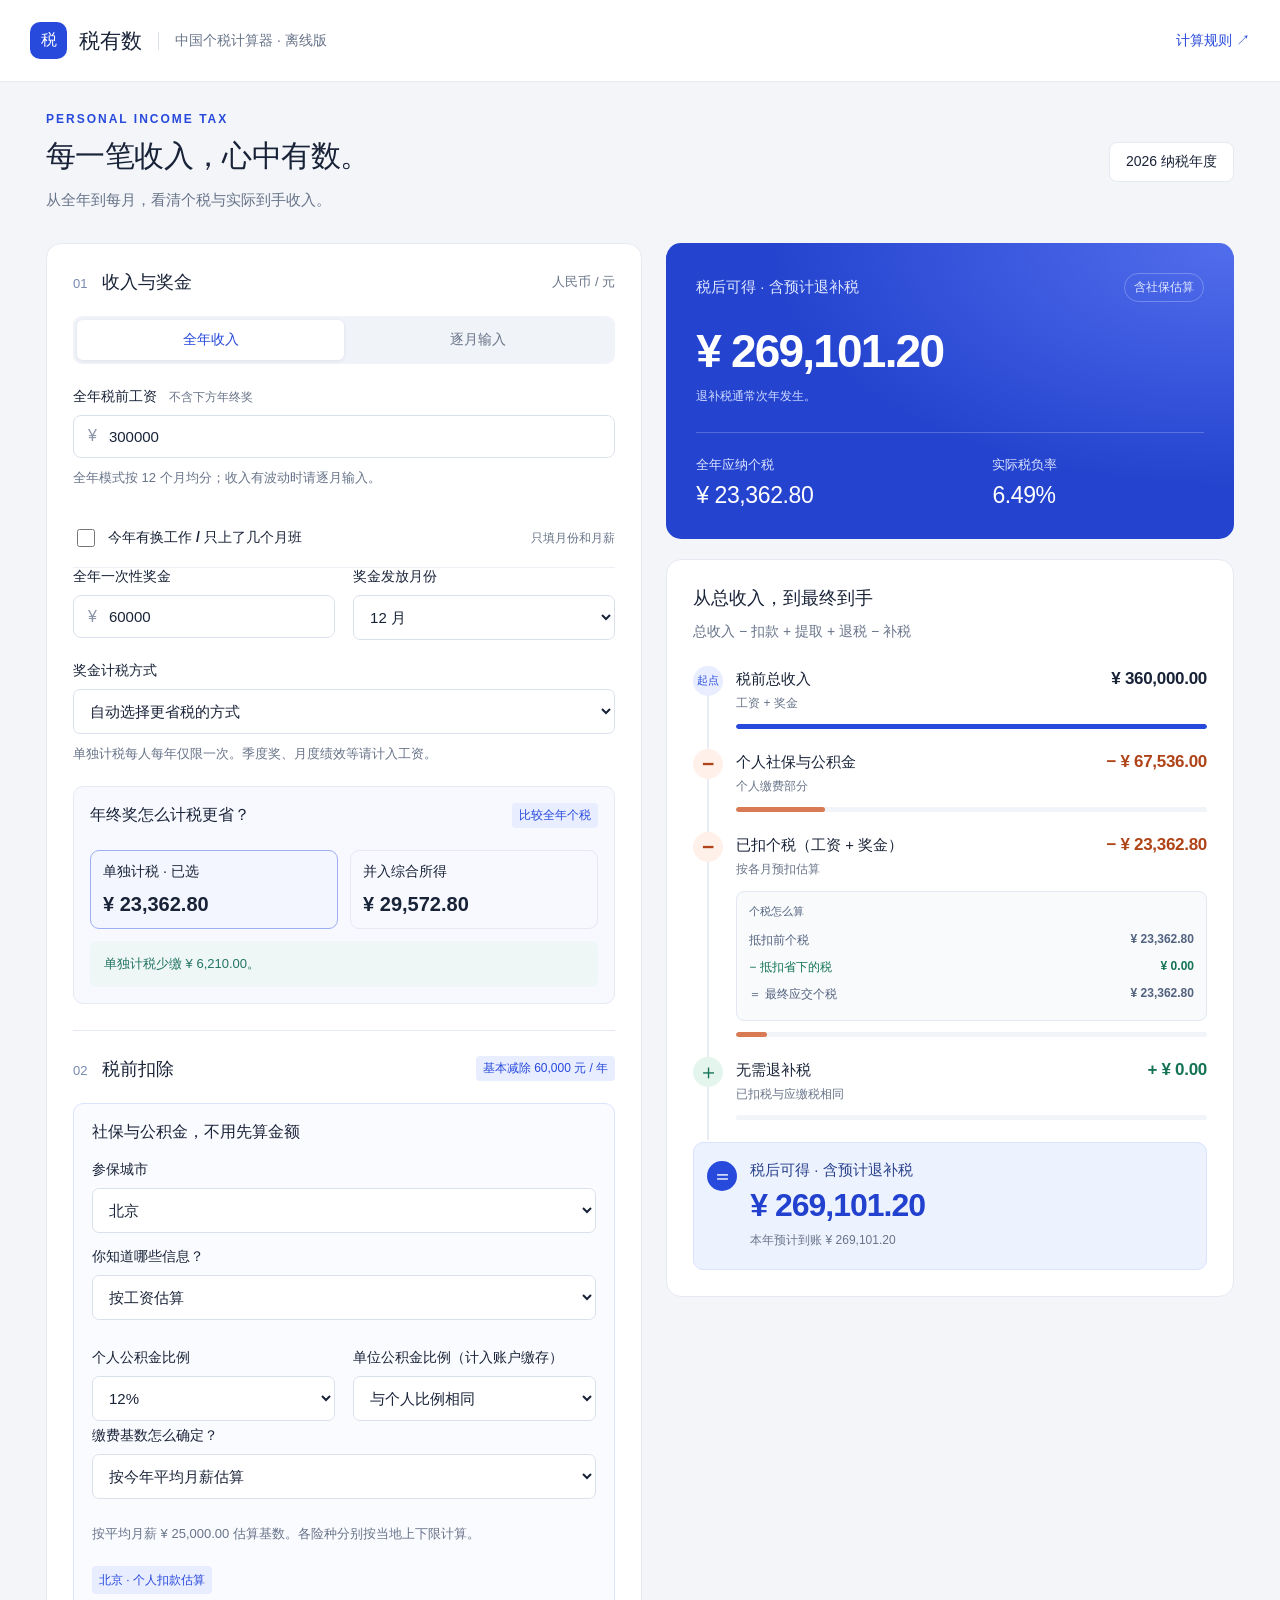
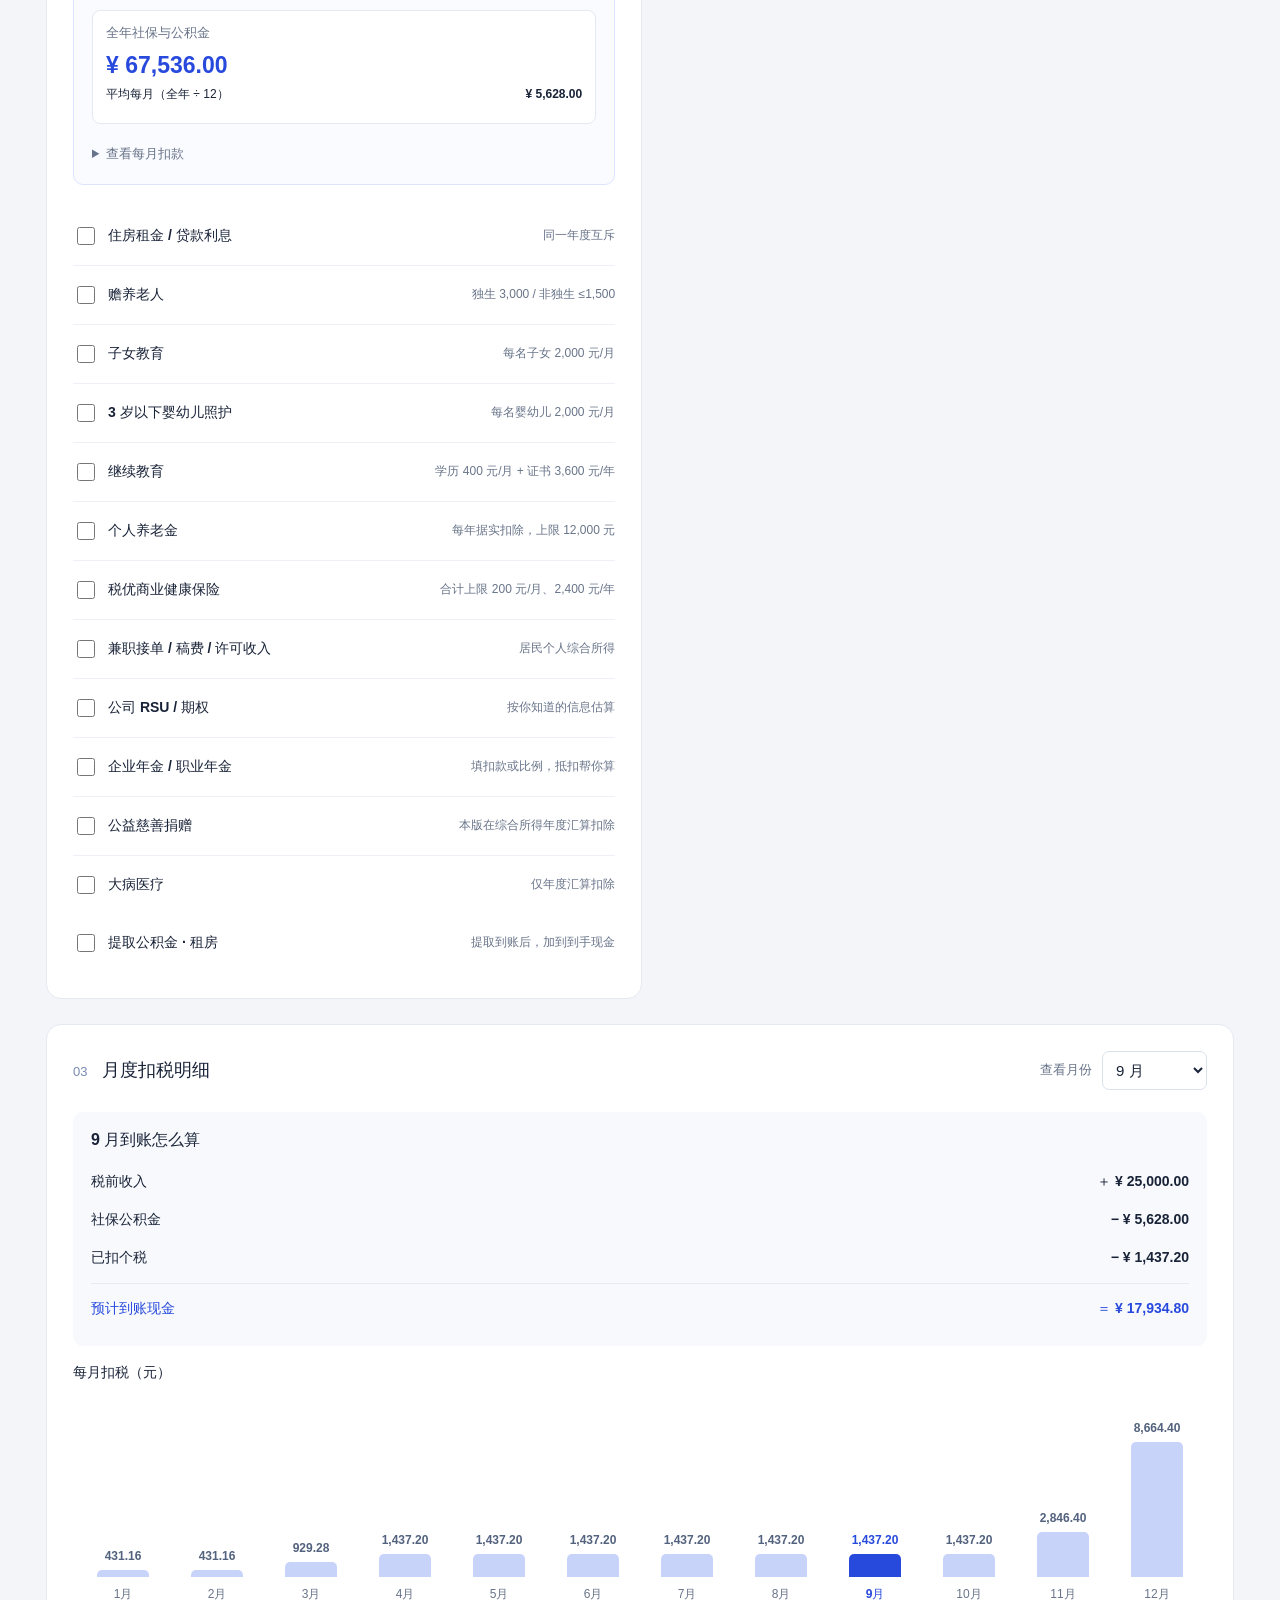
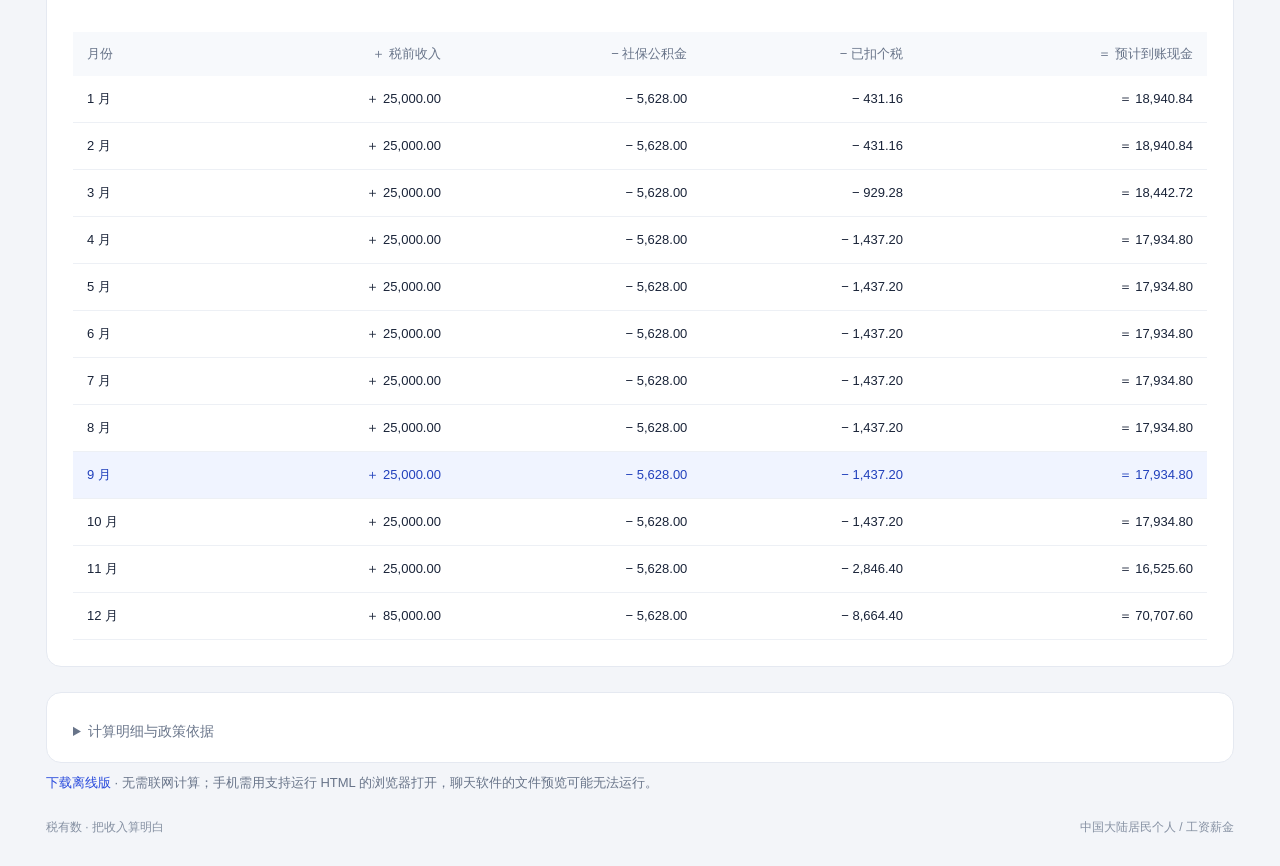
==== offline.html @ 05e70723 "Publish responsive tax calculator" ====
<!doctype html>
<html lang="zh-CN"><head><meta charset="utf-8"><meta name="viewport" content="width=device-width,initial-scale=1"><title>离线版 · 税有数 · 中国个税计算器</title><meta name="description" content="计算中国居民工资薪金全年个税与月度累计预扣，比较年终奖计税方案，配置专项附加扣除。"><link rel="icon" type="image/svg+xml" href="data:image/svg+xml,%3Csvg xmlns='http://www.w3.org/2000/svg' viewBox='0 0 32 32'%3E%3Crect width='32' height='32' rx='8' fill='%232749dc'/%3E%3Cpath d='M9 9h14M9 15h5m4 0h5M9 21h5m4 0h5' stroke='white' stroke-width='3'/%3E%3C/svg%3E"><style>:root{font-family:Inter,"PingFang SC","Microsoft YaHei",sans-serif;color:#192338;background:#f3f5f9;font-size:16px;font-synthesis:none;--blue:#2749dc;--muted:#687489;--line:#e5e9f1}*{box-sizing:border-box}body{margin:0}header{height:82px;background:#fff;border-bottom:1px solid var(--line);display:flex;align-items:center;justify-content:space-between;padding:0 max(30px,calc((100vw - 1240px)/2))}.brand{display:flex;align-items:center;gap:12px}.logo{background:var(--blue);color:#fff;width:37px;height:37px;display:grid;place-items:center;border-radius:10px;font-weight:700}.brand strong{font-size:21px}.brand-sub{border-left:1px solid #dbe0ea;padding-left:16px;margin-left:4px;color:var(--muted);font-size:14px}a{color:var(--blue);text-decoration:none}header a{font-size:14px}main{max-width:1240px;margin:auto;padding:38px 0 20px}.intro{display:flex;justify-content:space-between;align-items:center;margin-bottom:30px}.eyebrow{font-size:12px;letter-spacing:2px;font-weight:700;color:var(--blue)}h1{font-size:30px;letter-spacing:-.6px;margin:10px 0}p{line-height:1.7}.intro p{color:var(--muted);margin:0;font-size:15px}.year-tag{background:#fff;border:1px solid var(--line);padding:10px 16px;border-radius:8px;font-size:14px}.workspace{display:grid;grid-template-columns:minmax(0,1.05fr) minmax(0,1fr);gap:24px;align-items:start}.card{background:#fff;border:1px solid var(--line);border-radius:15px;padding:26px}.section-title{display:flex;justify-content:space-between;align-items:center;gap:12px;margin-bottom:22px}h2{font-size:18px;margin:0;font-weight:650}h2 span{color:#7788b1;font-size:13px;margin-right:10px;font-weight:500}.muted,.hint{color:var(--muted);font-size:13px}.hint{margin:9px 0 20px;line-height:1.75}.segmented{display:flex;background:#f0f3f8;padding:4px;border-radius:9px;margin-bottom:24px}.segmented button{flex:1;background:transparent;border:0;border-radius:6px;padding:11px;font-size:14px;color:var(--muted);cursor:pointer}.segmented button[aria-pressed=true]{background:#fff;color:var(--blue);font-weight:650;box-shadow:0 1px 4px #1b315915}label{display:block;font-size:14px;margin-bottom:9px}label small{font-size:12px;color:var(--muted);margin-left:8px}.money-input{display:flex;align-items:center;border:1px solid #dbe1ec;border-radius:8px;overflow:hidden;background:#fff}.money-input span{padding-left:14px;color:#8a94a6}.money-input input{border:0!important;width:100%;min-width:0}input,select{font:inherit;font-size:15px;border:1px solid #dbe1ec;border-radius:7px;padding:12px;min-width:0;color:#192338;background:#fff;width:100%;font-variant-numeric:tabular-nums}input:focus,select:focus{outline:2px solid #90a4ff;outline-offset:1px}input:invalid{outline:2px solid #d84949}input[type=checkbox]{width:18px;height:18px;accent-color:var(--blue);padding:0}button{font:inherit}button:focus-visible,a:focus-visible,summary:focus-visible{outline:3px solid #8099ff;outline-offset:3px}.two-col{display:grid;grid-template-columns:1fr 1fr;gap:18px;margin-bottom:22px}.results{display:grid;gap:20px}.net-card{padding:30px;border-radius:15px;background:#2444cf;color:#fff;position:relative;overflow:hidden;background-image:radial-gradient(ellipse at 100% 0%,#526eed 0,transparent 58%)}.net-heading{display:flex;justify-content:space-between;align-items:center;font-size:15px;color:#e1e8ff}.pill{border:1px solid #ffffff40;font-size:12px;padding:5px 9px;border-radius:20px}.net-value{font-size:46px;letter-spacing:-1.8px;font-weight:650;margin:22px 0 8px;font-variant-numeric:tabular-nums;overflow-wrap:anywhere}.net-card p{font-size:12px;color:#d0dbff;margin:0 0 26px}.net-bottom{border-top:1px solid #ffffff35;padding-top:23px;display:grid;grid-template-columns:1.4fr 1fr;font-size:13px;color:#dce3ff}.net-bottom strong{display:block;color:#fff;font-size:23px;font-weight:500;margin-top:8px;letter-spacing:-.4px}.ledger-row{display:flex;justify-content:space-between;align-items:baseline;gap:20px;padding:10px 0;font-size:14px}.ledger-row strong{font-weight:550;font-variant-numeric:tabular-nums}.ledger-row.total{border-top:1px solid var(--line);margin-top:8px;padding-top:18px}.stackbar{display:flex;height:9px;border-radius:6px;overflow:hidden;margin:22px 0 18px;background:#f0f2f6}.stackbar span{height:100%}.legend{font-size:12px;color:var(--muted);display:flex;gap:18px;flex-wrap:wrap}.legend i{display:inline-block;width:8px;height:8px;border-radius:2px;margin-right:5px}.compare-grid{display:grid;grid-template-columns:1fr 1fr;gap:12px;margin:20px 0 12px}.compare-option{border:1px solid var(--line);padding:16px;border-radius:9px;font-size:14px}.compare-option.active{border-color:#9eaef3;background:#f4f6ff}.compare-option strong{display:block;margin-top:12px;font-size:21px;font-weight:600}.tag{font-size:12px;background:#e8edff;color:var(--blue);padding:4px 7px;border-radius:4px}.notice{font-size:13px;line-height:1.7;background:#eef7f5;color:#247465;padding:12px 14px;border-radius:7px}.deduction-section{border-top:1px solid var(--line);margin-top:26px;padding-top:25px}.deduction-block{padding:17px 0;border-bottom:1px solid #edf0f5}.deduction-block:last-child{border:0}.deduction-top{display:flex;justify-content:space-between;align-items:center;gap:12px}.deduction-top label{margin:0;display:flex;align-items:center;gap:10px;font-weight:550}.deduction-top>span{font-size:12px;color:var(--muted)}.deduction-body{margin-top:14px}.deduction-body .two-col{margin-bottom:12px}.range{display:flex;align-items:center;gap:8px;margin:10px 0;font-size:13px;color:var(--muted)}.range select{padding:8px;width:auto;flex:1}.compact-grid{display:grid;grid-template-columns:repeat(3,1fr);gap:12px}.compact-grid label{font-size:12px;color:var(--muted)}.compact-grid input{padding:9px}.monthly-card{margin-top:25px}.month-select{display:flex;align-items:center;gap:10px;margin:0;color:var(--muted);font-size:13px}.month-select select{width:105px;padding:9px}.month-stats{display:grid;grid-template-columns:repeat(4,1fr);background:#f7f9fc;border-radius:9px;padding:21px;gap:15px}.month-stats label{color:var(--muted);font-size:13px}.month-stats strong{font-size:23px;font-weight:550;font-variant-numeric:tabular-nums}.chart{display:flex;gap:14px;height:170px;align-items:stretch;margin:25px 10px 15px}.bar-col{flex:1;display:flex;flex-direction:column;justify-content:flex-end;align-items:center;gap:9px;min-width:0;background:none;border:0;padding:0;cursor:pointer;color:var(--muted);font-size:12px}.bar-track{height:135px;display:flex;align-items:flex-end;width:100%;justify-content:center}.bar{background:#c8d3fa;border-radius:5px 5px 0 0;width:65%;min-height:3px;transition:height .2s}.bar-col[aria-pressed=true] .bar{background:var(--blue)}.bar-col[aria-pressed=true]{color:var(--blue);font-weight:700}.table-wrap{overflow-x:auto}table{width:100%;border-collapse:collapse;font-size:13px;font-variant-numeric:tabular-nums;white-space:nowrap}th{text-align:right;color:var(--muted);font-weight:500;background:#f7f9fc;padding:13px 14px}td{text-align:right;padding:14px;border-bottom:1px solid #edf0f5}th:first-child,td:first-child{text-align:left}tr.selected{background:#f0f4ff;color:#2140bc}.rules{margin-top:25px}.rules h2{margin-bottom:20px}.formula-box{background:#f7f9fc;padding:18px 20px;border-radius:9px;font-size:14px;line-height:1.9}.formula-box strong{color:var(--blue)}details{border-bottom:1px solid var(--line);padding:18px 0;font-size:14px;line-height:1.8}summary{cursor:pointer;font-weight:550}details p{color:var(--muted)}li{margin:8px 0}footer{display:flex;justify-content:space-between;color:#8590a2;font-size:12px;margin:24px 0 0}.error{background:#fff0ef;color:#b42318;padding:12px;border-radius:8px;font-size:14px}.section-title .hint{margin:0}[hidden]{display:none!important}@media(max-width:1300px){main{padding:30px 26px}}@media(max-width:800px){.workspace{grid-template-columns:1fr}.intro{align-items:start;gap:12px}h1{font-size:25px}.year-tag{font-size:12px;white-space:nowrap;padding:8px}.net-value{font-size:40px}.month-stats{grid-template-columns:1fr 1fr}.results{gap:16px}.brand-sub{display:none}}@media(max-width:480px){header{height:66px;padding:0 18px}main{padding:25px 14px}.intro{display:block}.year-tag{display:inline-block;margin-top:16px}.card,.net-card{padding:20px}.two-col{gap:12px}.compact-grid{grid-template-columns:repeat(2,1fr)}.section-title{flex-wrap:wrap}.chart{gap:6px;margin-left:0;margin-right:0}.month-stats strong{font-size:19px}.net-value{font-size:35px}.compare-option{padding:12px}.compare-option strong{font-size:18px}footer{gap:15px;line-height:1.7}.deduction-top>span{max-width:130px;text-align:right}}
:root .add-btn{border:1px solid #dbe1ec;background:#f7f9fc;color:var(--blue);font-size:13px;padding:10px 12px;border-radius:7px;cursor:pointer;margin-top:12px}
.uniform-pay{background:#f4f6ff;border:1px solid #dce3ff;border-radius:9px;padding:16px;margin-bottom:20px}.uniform-controls{display:flex;gap:10px}.uniform-controls input{flex:1;width:0}.uniform-controls button{border:0;border-radius:7px;background:var(--blue);color:#fff;padding:10px 14px;font-size:14px;cursor:pointer}.uniform-pay .hint{margin-bottom:0}.chart{height:210px;overflow-x:auto;padding-top:30px;padding-bottom:14px;align-items:flex-end}.bar-col{flex:1 0 76px}.bar-track{flex-shrink:0}.bar{position:relative}.bar-value{position:absolute;bottom:calc(100% + 7px);left:50%;transform:translateX(-50%);font-size:12px;white-space:nowrap;color:#53627e;font-weight:550;font-variant-numeric:tabular-nums}.bar-col[aria-pressed=true] .bar-value{color:var(--blue);font-weight:700}@media(max-width:480px){.uniform-controls{flex-direction:column}.uniform-controls input{width:100%;flex:auto}}
.social-panel{border:1px solid #dce3ff;border-radius:10px;padding:18px;background:#fafbff;margin-bottom:22px}.social-panel h3{font-size:16px;margin:0 0 18px}.social-panel>div>select,.social-panel>div>div>select{margin-bottom:15px}.social-panel .two-col{margin-top:14px;margin-bottom:6px}.social-panel .two-col select{margin:0}.social-periods{display:grid;grid-template-columns:1fr 1fr;gap:14px;margin-top:16px}.social-periods>div{background:#fff;border:1px solid var(--line);border-radius:8px;padding:13px}.social-periods h4{font-size:13px;color:var(--muted);font-weight:500;margin:0 0 10px}.social-total{font-size:23px;color:var(--blue);font-variant-numeric:tabular-nums}.social-periods .ledger-row{font-size:12px;gap:7px;padding:7px 0;flex-wrap:wrap}.social-periods .hint{margin:10px 0}.social-estimate-result .tag{display:inline-block;white-space:normal;line-height:1.7}.employer-note{font-size:12px;color:var(--muted);border-top:1px solid var(--line);padding-top:10px;margin-top:8px;line-height:1.8}.social-panel details{font-size:13px}.social-panel select{max-width:100%}@media(max-width:580px){.social-periods{grid-template-columns:1fr}.social-panel .two-col{grid-template-columns:1fr}.social-panel{padding:14px}.social-periods .ledger-row{font-size:14px}}
.cash-intro{font-size:14px;color:var(--muted);margin:10px 0 22px}.cash-equation{display:grid;gap:0}.cash-step{display:flex;gap:13px;position:relative;padding-bottom:20px}.cash-sign{flex:0 0 30px;height:30px;display:grid;place-items:center;border-radius:50%;background:#edf1fa;color:#506180;font-size:21px;font-weight:600;z-index:1}.cash-step:not(:last-child):before{content:'';position:absolute;left:14px;top:30px;bottom:0;border-left:2px solid #e8edf4}.cash-step.start .cash-sign{font-size:11px;background:#e8edff;color:#2749dc}.cash-item{min-width:0;flex:1;padding-top:3px}.cash-line{display:flex;justify-content:space-between;align-items:baseline;gap:12px;font-size:15px}.cash-line strong{white-space:nowrap;font-size:17px;letter-spacing:-.3px;font-variant-numeric:tabular-nums}.cash-item small{display:block;color:var(--muted);font-size:12px;line-height:1.6;margin-top:5px}.cash-meter{height:5px;background:#f1f4f8;border-radius:4px;overflow:hidden;margin-top:11px}.cash-meter i{display:block;height:100%;background:#2749dc;border-radius:4px}.cash-step.minus .cash-sign{background:#fff0e9;color:#b04419}.cash-step.minus strong{color:#b04419}.cash-step.minus .cash-meter i{background:#d87a53}.cash-step.plus .cash-sign{background:#e4f5ee;color:#147355}.cash-step.plus strong{color:#147355}.cash-step.plus .cash-meter i{background:#26936f}.cash-final{background:#edf2ff;border:1px solid #d9e2ff;border-radius:10px;padding:18px 13px;margin-top:2px}.cash-final .cash-sign{background:#2749dc;color:#fff}.cash-final .cash-item{padding:0}.cash-final .cash-item>span{font-size:15px;color:#29428b}.cash-final strong{display:block;color:#2141ce;font-size:32px;letter-spacing:-1px;font-variant-numeric:tabular-nums;margin:7px 0;overflow-wrap:anywhere}.cash-footnote{margin:16px 0 0}.cash-settlement{font-size:13px;padding-bottom:0;border-bottom:0;margin-top:4px}.cash-settlement summary{color:#53627e}@media(max-width:480px){.cash-line{flex-wrap:wrap;gap:5px}.cash-line strong{margin-left:auto}.cash-final strong{font-size:28px}.cash-step{gap:10px}.cash-intro{font-size:13px}}

.equation-panel{margin-top:24px;border-top:1px solid var(--line);padding-top:22px;color:#192338;background:transparent}.equation-panel h3{font-size:16px;margin:0 0 14px}.equation-row{display:grid;grid-template-columns:20px minmax(0,1fr) auto;align-items:baseline;gap:9px;padding:10px 0;font-size:14px}.equation-row strong{font-variant-numeric:tabular-nums;white-space:nowrap}.equation-sign{font-size:18px;color:#77839a}.equation-total{border-top:1px solid var(--line);margin-top:4px;font-weight:600}.equation-row.positive strong{color:#147355}.equation-row.negative strong{color:#b04419}.settlement-cash{background:#f3f6ff;padding:12px;border-radius:8px;margin:14px 0}.settlement-cash .equation-total{border:0;margin:0}.settlement-cash small,.result-note{display:block;color:var(--muted);font-size:12px;line-height:1.6;margin-top:10px}.minor-details,.policy-details{font-size:12px;color:var(--muted);border:0;padding-bottom:0}.minor-details .ledger-row{font-size:12px}.policy-details>summary{font-size:14px}.policy-details details,.policy-details p,.policy-details .formula-box{font-size:12px}.rules:has(>.policy-details){padding-top:8px;padding-bottom:18px}@media(max-width:350px){.equation-row{grid-template-columns:18px minmax(0,1fr);gap:5px}.equation-row strong{grid-column:2;text-align:right}.settlement-cash{padding:10px}}

.tax-inline{margin:12px 0 4px;padding:12px;border:1px solid #e2e7f0;border-radius:8px;background:#f8fafc;font-size:12px;color:#53627e}.tax-inline-title{font-size:11px;margin-bottom:8px}.tax-inline>div:not(.tax-inline-title),.tax-inline details div{display:flex;justify-content:space-between;gap:10px;padding:5px 0;flex-wrap:wrap}.tax-inline b{font-weight:550;white-space:nowrap;margin-left:auto;font-variant-numeric:tabular-nums}.tax-inline .tax-saving{color:#147355}.tax-inline details{margin-top:6px;padding-top:8px}.cash-settlement{margin:0;padding-bottom:20px}.cash-final .cash-item small{font-size:12px}

.social-periods>div:only-child{grid-column:1/-1}.hint:empty{display:none}

.bonus-comparison{margin:18px 0 26px;padding:16px;background:#f7f9ff;border:1px solid var(--line);border-radius:10px}.bonus-comparison h3{font-size:16px;margin:0}.bonus-comparison .section-title{flex-wrap:wrap;gap:8px}.bonus-comparison .compare-option{padding:12px}.bonus-comparison .compare-option strong{font-size:20px}.bonus-comparison .notice{margin-top:12px}

.bonus-comparison .compare-grid{grid-template-columns:repeat(2,minmax(0,1fr))}.bonus-comparison .compare-option{min-width:0;overflow-wrap:anywhere}.chart-title{font-size:14px;margin:18px 0 4px}@media(max-width:480px){.bonus-comparison .compare-grid{grid-template-columns:1fr}}

.month-equation{background:#f7f9fc;border-radius:10px;padding:18px}.month-equation h3{font-size:16px;margin:0 0 12px}.month-cash-row{display:flex;align-items:baseline;justify-content:space-between;gap:14px;padding:10px 0;font-size:14px}.month-cash-row strong{white-space:nowrap;font-variant-numeric:tabular-nums}.month-cash-row.total{border-top:1px solid var(--line);margin-top:6px;padding-top:16px;color:var(--blue);font-weight:650}@media(max-width:380px){.month-cash-row{flex-wrap:wrap;gap:4px}.month-cash-row strong{margin-left:auto}}

/* Small-screen forms keep readable controls and a single primary column. */
.workspace>* , .two-col>* , .compact-grid>*{min-width:0}
input[type=checkbox]{flex-shrink:0}
@media(max-width:680px){
 main{padding:24px 14px}.card,.net-card{padding:18px;border-radius:12px}
 .two-col,.social-panel .two-col{grid-template-columns:minmax(0,1fr);gap:16px}
 input:not([type=checkbox]),select{font-size:16px;min-height:46px;max-width:100%;padding:11px 10px}
 input[type=date]{display:block;min-width:0;width:100%}
 .money-input input{min-height:44px}
 .deduction-top{display:block}.deduction-top label{min-height:32px;line-height:1.5;align-items:flex-start}
 .deduction-top label input{margin-top:3px}.deduction-top>span{display:block;max-width:none;text-align:left;margin:3px 0 0 28px;line-height:1.5}
 .range{display:grid;grid-template-columns:minmax(0,1fr) auto minmax(0,1fr);gap:8px}
 .range>span:first-child{grid-column:1/-1}.range select{width:100%;padding:10px}
 .month-select{width:100%;justify-content:space-between}.month-select select{width:130px}
 .net-heading{flex-wrap:wrap;gap:8px}.net-bottom{grid-template-columns:minmax(0,1fr) minmax(0,1fr);gap:10px}.net-bottom strong{font-size:20px;overflow-wrap:anywhere}
 .ledger-row{gap:10px;flex-wrap:wrap}.ledger-row strong{margin-left:auto;overflow-wrap:anywhere}
 .social-total{font-size:25px;overflow-wrap:anywhere}.social-panel{padding:13px}
 .month-equation{padding:14px}.month-cash-row{flex-wrap:wrap;gap:5px}.month-cash-row strong{margin-left:auto}
 .cash-final{padding:14px 10px}.cash-final strong{font-size:clamp(24px,7vw,32px)}
 .table-wrap{max-width:100%;-webkit-overflow-scrolling:touch}th,td{padding:12px 10px}
 .table-wrap th:first-child,.table-wrap td:first-child{position:sticky;left:0;background:#fff;z-index:1}.table-wrap tr.selected td:first-child{background:#f0f4ff}
 .section-title{flex-wrap:wrap}.tag{white-space:normal;line-height:1.5}.bonus-comparison{padding:12px}
 .bonus-comparison .compare-grid{grid-template-columns:1fr}.segmented button,.add-btn,summary{min-height:44px}
 .hint,summary,.notice,.formula-box{overflow-wrap:anywhere}footer{flex-wrap:wrap}
}
</style></head>
<body><header><div class="brand"><span class="logo">税</span><strong>税有数</strong><span class="brand-sub">中国个税计算器 · 离线版</span></div><a href="#rules">计算规则 ↗</a></header>
<main><div class="intro"><div><div class="eyebrow">PERSONAL INCOME TAX</div><h1>每一笔收入，心中有数。</h1><p>从全年到每月，看清个税与实际到手收入。</p></div><span class="year-tag">2026 纳税年度</span></div>
<div class="workspace"><section class="card inputs"><div class="section-title"><h2><span>01</span> 收入与奖金</h2><span class="muted">人民币 / 元</span></div><div class="segmented" id="input-mode"><button type="button" data-mode="annual" aria-pressed="true">全年收入</button><button type="button" data-mode="monthly" aria-pressed="false">逐月输入</button></div><div id="annual-input"><label for="annual">全年税前工资 <small>不含下方年终奖</small></label><div class="money-input"><span>¥</span><input id="annual" type="number" min="0" max="1000000000" step="0.01" value="300000"></div><p class="hint">全年模式按 12 个月均分；收入有波动时请逐月输入。</p></div><div id="monthly-input" hidden></div><div class="two-col"><div><label for="bonus">全年一次性奖金</label><div class="money-input"><span>¥</span><input id="bonus" type="number" min="0" max="1000000000" step="0.01" value="60000"></div></div><div><label for="bonus-month">奖金发放月份</label><select id="bonus-month"><option value="11">12 月</option></select></div></div><label for="method">奖金计税方式</label><select id="method"><option value="auto">自动选择更省税的方式</option><option value="separate">年终奖单独计税</option><option value="merged">并入全年综合所得</option></select><p class="hint">单独计税每人每年仅限一次。季度奖、月度绩效等请计入工资。</p><section id="comparison" class="bonus-comparison"></section><div id="deductions"></div></section>
<div class="results"><section class="net-card"><div class="net-heading"><span>税后可得 · 含预计退补税</span><span class="pill">实时测算</span></div><div class="net-value" id="net">¥ 0.00</div><p>退补税通常次年发生。</p><div class="net-bottom"><div>全年应纳个税<strong id="total-tax">¥ 0.00</strong></div><div>实际税负率<strong id="effective">0%</strong></div></div></section><section class="card" id="breakdown"></section></div></div>
<section class="card monthly-card"><div class="section-title"><h2><span>03</span> 月度扣税明细</h2><label class="month-select">查看月份 <select id="selected-month"></select></label></div><div id="month-summary"></div><h3 class="chart-title">每月扣税（元）</h3><div class="chart" id="chart" aria-label="十二个月预扣个税"></div><div class="table-wrap"><table><thead><tr><th>月份</th><th>税前收入</th><th>社保公积金</th><th>累计应税所得</th><th>工资预扣税</th><th>奖金单独税</th><th>副业预扣估算</th><th>税后收入</th><th>公积金提取</th><th>预计到账现金</th></tr></thead><tbody id="rows"></tbody></table></div></section>
<section class="card rules" id="rules"><h2>计算过程与政策依据</h2><div id="formula"></div><details><summary>适用范围与计算假设</summary><p>适用于中国大陆居民个人、同一单位全年连续任职的工资薪金与一笔符合规定的全年一次性奖金。副业入口覆盖居民劳务报酬、稿酬、特许权使用费；股权入口仅覆盖单位确认符合单独计税条件的股权激励。暂不覆盖经营所得、境外所得、非居民、特殊减免税，以及符合条件的直接减除全年 6 万元等特殊预扣办法。换单位或年中入职可切换实际已扣税核对模式；不模拟多单位扣缴。实际扣缴取决于单位申报记录。</p><p>全年税额为按当前输入测算的法定税额；月度税额为模拟预扣。默认退补税基于模拟；启用实际已扣税时按填写记录核对，满足确认条件时提示汇算免补税。可支配收入不扣日常房租、子女教育、医疗等生活支出；专项附加扣除只是减少应税所得，不是等额返现。个人养老金领取环节的税款不在本次测算中。</p><p>输入仅在当前网页内存中参与运算，刷新即恢复示例；不保存或上传收入数据。默认数值为演示数据，请按真实情况填写。</p></details><details><summary>税率表与官方政策来源 · 核验于 2026-09-20</summary><div id="rate-table"></div><ul><li><a target="_blank" rel="noopener" href="https://www.chinatax.gov.cn/chinatax/n810341/n810760/c3959585/content.html">国家税务总局：工资薪金累计预扣法与税率表</a></li><li><a target="_blank" rel="noopener" href="https://fgk.chinatax.gov.cn/zcfgk/c102416/c5211524/content.html">全年一次性奖金政策（执行至 2027 年 12 月 31 日）</a></li><li><a target="_blank" rel="noopener" href="https://www.chinatax.gov.cn/chinatax/n810219/n810744/n3752930/n3752974/c3963375/content.html">专项附加扣除暂行办法（结合下方提高标准通知）</a></li><li><a target="_blank" rel="noopener" href="https://www.gov.cn/zhengce/202309/content_6901403.htm">2023 年提高“一老一小”扣除标准</a></li><li><a target="_blank" rel="noopener" href="https://fgk.chinatax.gov.cn/zcfgk/c100016/c5237114/content.html">个人养老金每年 12,000 元限额与申报方式</a></li></ul></details><p class="hint">本工具用于个人测算，不代替个人所得税 App 的申报与税务机关核定。</p></section><section class="card rules"><h2>租房提取政策来源 · 核验于 2026-09-20</h2><p>预设覆盖普通租房。多子女、新市民、青年、保障房等优惠可能不同，可选择已核准额度填写。广州备案租房需填写中心核准上限；北京与广州简化方式的 2,000 元都是上限，不是最低到账保障。</p><p><a href="https://gjj.beijing.gov.cn/web/zwgk61/2024zcwj/436433464/436433466/436439104/index.html" target="_blank" rel="noopener">北京租房提取</a> · <a href="https://www.shzfgjj.cn/html/newxxgk/zcwj/gfxwj/224701.html" target="_blank" rel="noopener">上海租赁提取</a> · <a href="https://www.gz.gov.cn/gfxwj/sbmgfxwj/gzzfgjjglzx/content/post_9994206.html" target="_blank" rel="noopener">广州提取额度调整</a> · <a href="https://www.sz.gov.cn/cn/xxgk/zfxxgj/zwdt/content/post_12745504.html" target="_blank" rel="noopener">深圳租房提取</a></p><p>公积金提取属于账户资金转出，不增加本工具的应税工资，不改变租金专项附加扣除。全年到账现金按本年月度预扣税计算，汇算退补税通常次年发生，不提前计入本年现金。提取明细包含直付房东部分，到账现金只包含转入本人银行卡部分。</p></section><p class="hint"><a href="offline.html" download="税有数-离线版.html">下载离线版</a> · 无需联网计算；手机需用支持运行 HTML 的浏览器打开，聊天软件的文件预览可能无法运行。</p><footer><span>税有数 · 把收入算明白</span><span>中国大陆居民个人 / 工资薪金</span></footer></main><script>(()=>{
const limits=[36000,144000,300000,420000,660000,960000,Infinity];
const rates=[.03,.1,.2,.25,.3,.35,.45];
const quick=[0,2520,16920,31920,52920,85920,181920];
const round=n=>Math.round((n+Number.EPSILON)*100)/100;
const bracket=n=>limits.findIndex(v=>Math.max(0,n)<=v);
const tax=n=>round(Math.max(0,Math.max(0,n)*rates[bracket(n)]-quick[bracket(n)]));
const bonusTax=n=>round(Math.max(0,n*rates[bracket(n)]-quick[bracket(n)]/12));
function calculate(s,method='separate'){
 const sum=a=>round(a.reduce((x,y)=>x+y,0));
 const salary=sum(s.salary),social=sum(s.social),pension=sum(s.pension),additional=sum(s.additional);
 const insuranceMonths=(s.insurance||Array(12).fill(0)).map(n=>round(Math.max(0,Math.min(200,n)))),insuranceDeduct=sum(insuranceMonths);
 const annuityMonths=s.annuity||Array(12).fill(0),annuityEligible=(s.annuityDeduct||Array(12).fill(0)).map((n,i)=>Math.min(n,annuityMonths[i]));
 const annuity=sum(annuityMonths),annuityDeduct=sum(annuityEligible);
 const sideGross=s.sideGross||Array(12).fill(0),sidePaid=s.sidePaid||Array(12).fill(0),sideIncome=sum(sideGross),sideWithheld=sum(sidePaid),sideTaxable=s.sideTaxable||0;
 const pensionDeduct=Math.min(12000,pension);
 const beforeDonation=Math.max(0,round(salary+sideTaxable+(method==='merged'?s.bonus:0)-60000-social-pensionDeduct-additional-s.medical-insuranceDeduct-annuityDeduct));
 const donationLimited=Math.min(s.donationLimited||0,round(beforeDonation*.3)),donationFull=Math.min(s.donationFull||0,round(beforeDonation-donationLimited)),donationDeduct=round(donationLimited+donationFull);
 const annualBase=round(beforeDonation-donationDeduct);
 const wageTax=tax(annualBase), bTax=method==='separate'?bonusTax(s.bonus):0;
 let cumIncome=0,cumSocial=0,cumPension=0,cumAdditional=0,cumInsurance=0,cumAnnuity=0,paid=0,employerPaid=0,employerId=null;
 const months=s.salary.map((gross,i)=>{
  const bonus=i===s.bonusMonth?s.bonus:0;
  const job=s.employment?.[i],active=!s.employment||Boolean(job);
  if(s.employment&&active&&job.id!==employerId){cumIncome=0;cumSocial=0;cumPension=0;cumAdditional=0;cumInsurance=0;cumAnnuity=0;employerPaid=0;employerId=job.id;}
  if(s.employment&&!active&&bonus>0&&method==='merged')throw Error('合并计税奖金在未工作的月份发放，请按真实发薪情况调整工作月份。');
  cumIncome=round(cumIncome+gross+(method==='merged'?bonus:0));
  cumSocial=round(cumSocial+s.social[i]);cumPension=round(cumPension+Math.max(0,Math.min(s.pension[i],12000-sum(s.pension.slice(0,i)))));cumAdditional=round(cumAdditional+s.additional[i]);
  cumInsurance=round(cumInsurance+insuranceMonths[i]);
  cumAnnuity=round(cumAnnuity+annuityEligible[i]);
  const base=active?Math.max(0,round(cumIncome-5000*(s.employment?(job?(job.first?i+1:i-job.start+1):0):i+1)-cumSocial-cumAdditional-cumAnnuity-(s.insuranceTiming==='monthly'?cumInsurance:0)-(s.pensionTiming==='monthly'?Math.min(12000,cumPension):0))):0;
  const withholding=round(active?Math.max(0,tax(base)-(s.employment?employerPaid:paid)):0);paid=round(paid+withholding);employerPaid=round(employerPaid+withholding);
  const bonusWithholding=method==='separate'&&i===s.bonusMonth?bTax:0;
  return {month:i+1,gross,bonus,social:s.social[i],pension:s.pension[i],additional:s.additional[i],base,rate:rates[bracket(base)],wageTax:withholding,bonusTax:bonusWithholding,sideGross:sideGross[i],sidePaid:sidePaid[i],totalTax:round(withholding+bonusWithholding+sidePaid[i]),paid:round(paid+(method==='separate'&&i>=s.bonusMonth?bTax:0)+sum(sidePaid.slice(0,i+1))),net:round(gross+bonus+sideGross[i]-sidePaid[i]-s.social[i]-s.pension[i]-annuityMonths[i]-withholding-bonusWithholding)};
 });
 const totalTax=round(wageTax+bTax),gross=round(salary+s.bonus+sideIncome);
 return {method,salary,sideIncome,sideTaxable,gross,social,pension,additional,pensionDeduct,insuranceDeduct,annuity,annuityDeduct,donationDeduct,annualBase,wageTax,bonusTax:bTax,totalTax,net:round(gross-social-pension-annuity-totalTax),prepaid:round(paid+bTax+sideWithheld),settlement:round(wageTax-paid-sideWithheld),months};
}


// Beijing ordinary employee estimates for calendar year 2026; bounds change in July.
function estimateBeijing({salary,baseMode='estimate',socialBases=[0,0],fundBases=[0,0],fundRate=12,employerFundRate=12}){
 if(!Array.isArray(salary)||salary.length!==12||salary.some(n=>!Number.isFinite(n)||n<0))throw Error('工资数据必须为 12 个月的非负金额。');
 if(![0,5,6,7,8,9,10,11,12].includes(fundRate)||!(employerFundRate===null||[0,5,6,7,8,9,10,11,12].includes(employerFundRate)))throw Error('公积金比例不在普通缴存预设范围内。');
 if(!['estimate','actual'].includes(baseMode))throw Error('未知缴费基数模式。');
 if(baseMode==='actual'&&[...socialBases,...fundBases].some(n=>!Number.isFinite(n)||n<0))throw Error('缴费基数必须为非负金额。');
 const average=round(salary.reduce((a,b)=>a+b,0)/12),clamp=(n,min,max)=>Math.min(max,Math.max(min,n));
 return salary.map((_,i)=>{
  const half=i<6?0:1,low=half===0?7162:7270,high=half===0?35811:36348;
  const rawSocial=baseMode==='estimate'?average:socialBases[half],rawFund=baseMode==='estimate'?average:fundBases[half];
  // A zero wage does not imply no insurance: this preset assumes continuous employment.
  const socialBase=clamp(rawSocial,low,high),fundBase=clamp(rawFund,2540,high);
  const pension=round(socialBase*.08),medical=round(socialBase*.02+3),unemployment=round(socialBase*.005);
  const fund=Math.round(fundBase*fundRate/100),employerFund=employerFundRate===null?null:Math.round(fundBase*employerFundRate/100);
  return {month:i+1,socialBase,fundBase,rawSocial,rawFund,low,high,pension,medical,unemployment,fund,employerFund,total:round(pension+medical+unemployment+fund)};
 });
}

// Per-insurance local limits. Guangdong pension and unemployment use the
// latest verified schedule pending a newer published schedule; see policy notes.
function estimateCity(config){
 const {city='beijing',medicalTier=1,supplementRate=0,employment}=config;
 if(city==='beijing')return estimateBeijing(config);
 if(!['shanghai','guangzhou','shenzhen'].includes(city))throw Error('此城市暂无自动预设。');
 // Reuse input validation, not Beijing amounts or limits.
 estimateBeijing(config);
 if(![1,2].includes(medicalTier))throw Error('请选择医保档次。');
 if(!Number.isInteger(supplementRate)||supplementRate<0||supplementRate>5)throw Error('补充公积金比例为 0–5%。');
 if(city==='shanghai'&&(![0,5,6,7].includes(config.fundRate)||!(config.employerFundRate===null||[0,5,6,7].includes(config.employerFundRate))))throw Error('上海基本公积金比例为 5–7%。');
 const avg=round(config.salary.reduce((a,b)=>a+b,0)/12),clamp=(x,l,h)=>Math.min(h,Math.max(l,x));
 return config.salary.map((_,i)=>{
  const half=i<6?0:1,month=i+1,rawSocial=config.baseMode==='actual'?config.socialBases[half]:avg,rawFund=config.baseMode==='actual'?config.fundBases[half]:avg;
  let pensionLow,pensionHigh,medicalLow,medicalHigh,unemploymentLow,unemploymentHigh,fundLow,fundHigh;
  if(city==='shanghai'){
   pensionLow=medicalLow=unemploymentLow=half?7546:7460;
   pensionHigh=medicalHigh=unemploymentHigh=fundHigh=half?37731:37302;
   fundLow=half?2740:2690;
  }else{
   pensionLow=city==='guangzhou'?5510:4775;pensionHigh=27549;
   medicalLow=city==='guangzhou'?6234:6727;medicalHigh=city==='guangzhou'?31170:33633;
   unemploymentLow=city==='guangzhou'?(month<9?2500:2680):(month<9?2520:2700);
   // Unemployment caps are retained at the last verified published amounts.
   unemploymentHigh=city==='guangzhou'?41112:44265;
   fundHigh=city==='guangzhou'?(half?41697:39828):(half?48471:44265);
   fundLow=city==='guangzhou'?(month<9?2500:2680):(half?2520:2360);
   if(city==='shenzhen'&&employment?.[i])fundLow=employment[i].start>=9?2700:2520;
  }
  const pensionBase=clamp(rawSocial,pensionLow,pensionHigh),medicalBase=clamp(rawSocial,medicalLow,medicalHigh),unemploymentBase=clamp(rawSocial,unemploymentLow,unemploymentHigh),fundBase=clamp(rawFund,fundLow,fundHigh);
  const medicalRate=city==='shenzhen'&&medicalTier===2?.005:.02,unemploymentRate=city==='shanghai'?.005:.002;
  const pension=round(pensionBase*.08),medical=round(medicalBase*medicalRate),unemployment=round(unemploymentBase*unemploymentRate);
  const supplemental=city==='shanghai'?Math.round(fundBase*supplementRate/100):0;
  const fund=Math.round(fundBase*config.fundRate/100)+supplemental,employerFund=config.employerFundRate===null?null:Math.round(fundBase*config.employerFundRate/100)+supplemental;
  return {month,socialBase:pensionBase,pensionBase,medicalBase,unemploymentBase,fundBase,rawSocial,rawFund,pensionLow,pensionHigh,medicalLow,medicalHigh,unemploymentLow,unemploymentHigh,fundLow,fundHigh,pension,medical,unemployment,fund,employerFund,total:round(pension+medical+unemployment+fund)};
 });
}

// Ordinary rental cases only. Special approvals use the explicit approved quota.
function withdrawal({city,documented=false,rent=0,spouse=0,quota=0,opening=0,deposits,start=0,end=11,frequency=1,first=start,direct=false,assumeSufficient=false}){
 if(!Array.isArray(deposits)||deposits.length!==12||[rent,spouse,quota,opening,...deposits].some(x=>!Number.isFinite(x)||x<0))throw Error('提取金额与缴存额须为非负数。');
 if(![1,3,12].includes(frequency)||![start,end].every(x=>Number.isInteger(x)&&x>=0&&x<12)||!Number.isInteger(first)||first<0||first>13||start>end||first<start)throw Error('请检查提取期间与首次到账月份。');
 let balance=opening,pending=0,accrued=0,totalPaid=0;
 const months=deposits.map((deposit,i)=>{
  balance=round(balance+deposit);
  let cap=quota;
  if(city==='beijing')cap=documented?Math.min(rent,deposit):2000;
  if(city==='shanghai')cap=Math.max(0,Math.min(4000,rent)-spouse);
  if(city==='guangzhou'&&!documented)cap=2000;
  if(city==='shenzhen')cap=round(deposit*.8);
  if(documented&&(city==='guangzhou'||city==='other'))cap=Math.min(cap,rent);
  if(i>=start&&i<=end)accrued+=cap;
  pending=round(round(accrued)-totalPaid);
  const paid=i>=first&&(i-first)%frequency===0?round(assumeSufficient?pending:Math.min(balance,pending)):0;
  if(!assumeSufficient)balance=round(balance-paid);totalPaid=round(totalPaid+paid);pending=round(pending-paid);
  return {deposit,cap:i>=start&&i<=end?cap:0,withdrawal:paid,cash:direct?0:paid,balance:assumeSufficient?null:balance};
 });
 return {months,total:round(months.reduce((s,m)=>s+m.withdrawal,0)),cash:round(months.reduce((s,m)=>s+m.cash,0)),balance:assumeSufficient?null:balance,pending,assumeSufficient};
}


function renderCashFlow(r,format){
 const gap=round(r.settlement+(r.bonusSettlement||0)),final=round(r.cashReceived-gap);
 const owed=round(r.totalTax-(r.equity?.tax||0));
 const incomeTypes=['工资',...(r.gross-r.salary-(r.sideIncome||0)>0?['奖金']:[]),...(r.sideIncome>0?['副业']:[])].join(' + ');
 const steps=[
  ['起点','税前总收入',incomeTypes,r.gross,'start'],
  ['−','个人社保与公积金','个人缴费部分',r.social,'minus'],
  ...(r.pension?[['−','个人养老金缴存','转入养老账户，同时享受税前扣除',r.pension,'minus']]:[]),
  ...(r.annuity?[['−','个人企业 / 职业年金缴费','个人缴费部分',r.annuity,'minus']]:[]),
  ['−','已扣个税（'+incomeTypes+'）',r.actualWithholding?'按实际扣税核对':'按各月预扣估算',r.prepaid,'minus','tax'],
  ...(r.equity?.cashPaid?[['−','股权激励现金缴税','只减本人现金支付部分',r.equity.cashPaid,'minus']]:[]),
  ...(r.withdrawal.cash?[['＋','公积金提取到账','转入本人银行卡',r.withdrawal.cash,'plus']]:[]),
  [gap<0?'＋':gap>0?'−':'＋',gap<0?'预计退税':gap>0?'预计补税':'无需退补税',gap<0?'已扣税 − 应缴税；预计次年退回':gap>0?'应缴税 − 已扣税；预计次年补缴':'已扣税与应缴税相同',Math.abs(gap),gap>0?'minus':'plus','settlement']
 ];
 const taxDetail=typeof r.taxBeforeDeductions==='number'?`<div class="tax-inline"><div class="tax-inline-title">个税怎么算</div><div><span>抵扣前个税</span><b>${format(r.taxBeforeDeductions)}</b></div><div class="tax-saving"><span>− 抵扣省下的税</span><b>${format(r.taxSaving)}</b></div><div><span>＝ 最终应交个税</span><b>${format(owed)}</b></div>${r.deductionItems?.length?'<details class="minor-details"><summary>每项省了多少税</summary>'+r.deductionItems.map(([name,amount])=>'<div><span>'+name+' · 省税</span><b>'+format(amount)+'</b></div>').join('')+'<small>按上方顺序逐项计算。</small></details>':''}</div>`:'';
 const scale=Math.max(1,r.gross,final,...steps.map(x=>x[3]));
 const lines=steps.map(([sign,label,note,amount,kind,key])=>`<div class="cash-step ${kind}${key?' cash-'+key:''}" data-cash-sign="${kind==='minus'?-1:1}" data-cash-amount="${amount}"><span class="cash-sign" aria-hidden="true">${sign}</span><div class="cash-item"><div class="cash-line"><span>${label}</span><strong>${kind==='minus'?'− ':kind==='plus'?'+ ':''}${format(amount)}</strong></div><small>${note}</small>${key==='tax'?taxDetail:''}<div class="cash-meter" aria-hidden="true"><i style="width:${Math.min(100,amount/scale*100)}%"></i></div></div></div>`).join('');
 return `<h2>从总收入，到最终到手</h2><p class="cash-intro">总收入 − 扣款 + 提取 + 退税 − 补税</p><div class="cash-equation">${lines}<div class="cash-step cash-final"><span class="cash-sign" aria-hidden="true">＝</span><div class="cash-item"><span>税后可得 · 含预计退补税</span><strong>${format(final)}</strong><small>本年预计到账 ${format(r.cashReceived)}${gap?', '+(gap<0?'另预计次年退税 ':'次年预计需补税 ')+format(Math.abs(gap)):''}</small></div></div></div>`;
}

function useActualWithholding(r,totals,bonusPaid=0,lawful=false){
 if(totals.length!==12||totals.some(n=>!Number.isFinite(n)||n<0)||!Number.isFinite(bonusPaid)||bonusPaid<0)throw Error('实际已扣税须为12个月的非负金额。');
 const total=round(totals.reduce((a,b)=>a+b,0));
 if(bonusPaid>total)throw Error('奖金实际已扣税不能超过全年已扣税合计。');
 let cumulative=0;
 const months=r.months.map((m,i)=>{cumulative=round(cumulative+totals[i]);return {...m,net:round(m.net+m.totalTax-totals[i]),totalTax:totals[i],paid:cumulative,wageTax:null,bonusTax:null};});
 const settlement=round(r.wageTax-(total-bonusPaid)),bonusSettlement=round(r.bonusTax-bonusPaid);
 const comprehensiveIncome=r.method==='merged'?r.gross:r.salary+(r.sideIncome||0);
 const exempt=lawful&&settlement>0&&(comprehensiveIncome<=120000||settlement<=400);
 return {...r,months,prepaid:total,settlement,bonusSettlement,actualBonusPrepaid:bonusPaid,actualWithholding:true,exempt,settlementPayable:exempt?0:Math.max(0,settlement)};
}

function applyEquity(r,{income,paid,cashPaid,month}){
 if([income,paid,cashPaid].some(n=>!Number.isFinite(n)||n<0)||cashPaid>paid||!Number.isInteger(month)||month<0||month>11)throw Error('股权现金支付税款不能超过股权已缴税，月份需有效。');
 const equityTax=tax(income);
 return {...r,totalTax:round(r.totalTax+equityTax),equity:{income,tax:equityTax,paid,cashPaid,balance:round(equityTax-paid),month},months:r.months.map((m,i)=>i===month?{...m,net:round(m.net-cashPaid)}:m)};
}

function sideWithholding(amount,type='labor'){
 if(!Number.isFinite(amount)||amount<0||!['labor','writing','royalty'].includes(type))throw Error('副业收入或类别无效。');
 const base=Math.max(0,amount<=4000?amount-800:amount*.8);
 if(type==='writing')return round(base*.7*.2);
 if(type==='royalty')return round(base*.2);
 return round(base<=20000?base*.2:base<=50000?base*.3-2000:base*.4-7000);
}
function estimateSide({labor=0,writing=0,royalty=0,schedule='spread'}){
 if(![labor,writing,royalty].every(n=>Number.isFinite(n)&&n>=0))throw Error('副业收入须为非负金额。');
 if(schedule!=='spread'&&(!Number.isInteger(Number(schedule))||Number(schedule)<0||Number(schedule)>11))throw Error('收款月份无效。');
 const allocate=n=>{if(schedule!=='spread'){const a=Array(12).fill(0);a[Number(schedule)]=n;return a;}const a=Array(12).fill(Math.floor(n*100/12)/100);a[11]=round(n-a[0]*11);return a;};
 const entries=[['labor',allocate(labor)],['writing',allocate(writing)],['royalty',allocate(royalty)]];
 return {sideGross:Array.from({length:12},(_,i)=>round(entries.reduce((a,[,v])=>a+v[i],0))),sidePaid:Array.from({length:12},(_,i)=>round(entries.reduce((a,[type,v])=>a+sideWithholding(v[i],type),0))),sideTaxable:round(labor*.8+writing*.56+royalty*.8)};
}

const $=id=>document.getElementById(id),fmt=n=>Number(n).toLocaleString('zh-CN',{minimumFractionDigits:2,maximumFractionDigits:2}),yuan=n=>'¥ '+fmt(n);
let mode='annual',lastResult=null,socialDetails=null;
const months=Array.from({length:12},(_,i)=>i+1);
const opts=(selected=12)=>months.map(m=>`<option value="${m-1}" ${m===selected?'selected':''}>${m} 月</option>`).join('');
const num=(id,val=0,max=1000000000)=>`<input id="${id}" type="number" min="0" max="${max}" step="0.01" value="${val}">`;
const select=(id,options)=>`<select id="${id}">${options.map(([v,t])=>`<option value="${v}">${t}</option>`).join('')}</select>`;
const field=(id,title,input)=>`<div><label for="${id}">${title}</label>${input}</div>`;
const range=id=>`<div class="range"><span>扣除期间</span><select id="${id}-start" aria-label="${id} 扣除开始月份">${opts(1)}</select><span>至</span><select id="${id}-end" aria-label="${id} 扣除结束月份">${opts()}</select></div>`;
const block=(id,title,cap,body)=>`<div class="deduction-block"><div class="deduction-top"><label><input id="${id}-on" type="checkbox">${title}</label><span>${cap}</span></div><div class="deduction-body" id="${id}-body" hidden>${body}</div></div>`;
$('bonus-month').innerHTML=opts();$('selected-month').innerHTML=opts(9);
$('monthly-input').innerHTML=`<div class="uniform-pay"><label for="uniform-salary">统一税前月薪</label><div class="uniform-controls">${num('uniform-salary',25000)}<button type="button" id="fill-salary">填入全部 12 个月</button></div><p class="hint" id="fill-status" role="status">每月工资相同，只需填写一次；填入后仍可修改个别月份。</p></div><div class="compact-grid">${months.map(m=>field('salary-'+m,m+' 月工资',num('salary-'+m,25000))).join('')}</div><p class="hint">填写实际发放月份的税前工资，包含普通绩效与季度奖金；全年一次性奖金单独填写。</p>`;

let workCount=1;
const workRow=(i,start=0)=>'<div class="work-row" data-work="'+i+'"><h4>第 '+(i+1)+' 段工作</h4><div class="two-col">'+field('work-start-'+i,'开始领工资的月份','<select id="work-start-'+i+'">'+opts(start+1)+'</select>')+field('work-end-'+i,'最后领工资的月份','<select id="work-end-'+i+'">'+opts()+'</select>')+'</div>'+field('work-pay-'+i,'这段时间税前月薪（元）',num('work-pay-'+i,25000))+(i?'<button class="add-btn" type="button" data-remove-work="'+i+'">删除这段</button>':'')+'</div>';
$('monthly-input').insertAdjacentHTML('afterend',block('work','今年有换工作 / 只上了几个月班','只填月份和月薪',
 '<p class="hint">一段工作填一次，空档月份自动按无工资、无单位社保缴费处理。按工资到账月份近似任职月份；同月两家公司发薪、离职后补发工资或自己续缴社保，暂不适用这个快捷估算。</p><div id="work-rows">'+workRow(0)+'</div><button class="add-btn" type="button" id="add-work" aria-describedby="work-add-hint">＋ 再加一段工作</button><p class="hint" id="work-add-hint" role="status"></p>'+field('work-first','第一段工作开始前，今年领过工资或固定实习报酬吗？',select('work-first',[['unknown','不确定 · 按入职后月份估算'],['no','没有 · 按本年首次工作估算'],['yes','有 · 请把前面的工作也加进来']]))+'<p class="hint">选“没有”时，假设单位采用首次取得工资政策，从年初累计每月 5,000 元基本减除；其他情况按在本单位月份累计。各段从头估算预扣，专项附加扣除仅模拟工作月份申报，全年符合条件的扣除仍用于年度税额。不会模拟所有单位的特殊预扣方式。</p><div id="work-result" class="notice"></div>'));
$('add-work').addEventListener('click',()=>{const rows=[...document.querySelectorAll('.work-row')],start=val('work-end-'+rows.at(-1).dataset.work)+1;if(rows.length>=12||start>11)return;const i=workCount++;$('work-rows').insertAdjacentHTML('beforeend',workRow(i,start));toggle();update();});
$('work-rows').addEventListener('click',e=>{const b=e.target.closest('[data-remove-work]');if(b){b.closest('.work-row').remove();toggle();update();}});
function employmentInputs(){
 const jobs=[...document.querySelectorAll('.work-row')].map(e=>{const i=e.dataset.work;return {start:val('work-start-'+i),end:val('work-end-'+i),pay:val('work-pay-'+i)};}).sort((a,b)=>a.start-b.start);
 const salary=Array(12).fill(0),employment=Array(12).fill(null);let previous=-1;
 jobs.forEach((job,id)=>{if(job.start>job.end)throw Error('工作结束月份不能早于开始月份。');if(job.start<=previous)throw Error('两段工作的月份重叠了。这个快捷估算暂不支持同月由多家公司发薪。');for(let i=job.start;i<=job.end;i++){salary[i]=job.pay;employment[i]={id,start:job.start,first:id===0&&$('work-first').value==='no'};}previous=job.end;});
 $('work-result').textContent='已按 '+jobs.length+' 段工作、'+employment.filter(Boolean).length+' 个月领薪计算；全年税前工资 '+yuan(salary.reduce((x,y)=>x+y,0))+'。各段月薪替代上方全年 / 逐月工资输入。';
 return {salary,employment};
}

$('deductions').innerHTML=`<div class="deduction-section"><div class="section-title"><h2><span>02</span> 税前扣除</h2><span class="tag">基本减除 60,000 元 / 年</span></div>
<div class="social-panel"><h3>社保与公积金，不用先算金额</h3>
${field('social-city','参保城市',select('social-city',[['beijing','北京'],['shanghai','上海'],['guangzhou','广州'],['shenzhen','深圳'],['other','其他城市']]))}
${field('social-method','你知道哪些信息？',select('social-method',[['estimate','按工资估算'],['manual','直接填每月扣款']]))}
<div id="social-estimate"><div id="custom-rates" hidden><p class="hint" id="city-rate-note"></p><details class="minor-details" id="rate-adjustment"><summary>调整社保比例（可选）</summary><div class="two-col">${field('custom-social-rate','个人社保合计比例 %',num('custom-social-rate','',100))}${field('custom-social-fixed','社保每月固定附加额（没有填 0）',num('custom-social-fixed'))}</div></details></div>
<div class="two-col">${field('fund-rate','个人公积金比例',select('fund-rate',[[12,'12%'],[11,'11%'],[10,'10%'],[9,'9%'],[8,'8%'],[7,'7%'],[6,'6%'],[5,'5%'],[0,'未缴存 · 0%']]))}${field('employer-fund-rate','单位公积金比例（计入账户缴存）',select('employer-fund-rate',[['same','与个人比例相同'],['unknown','不清楚单位比例'],[12,'12%'],[11,'11%'],[10,'10%'],[9,'9%'],[8,'8%'],[7,'7%'],[6,'6%'],[5,'5%'],[0,'未缴存 · 0%']]))}</div>

<div id="sh-supplement" hidden><label><input type="checkbox" id="supplement-on"> 公司有补充公积金</label><div id="supplement-input" hidden>${field('supplement-rate','个人补充公积金比例',select('supplement-rate',[[0,'没有 · 0%'],[1,'1%'],[2,'2%'],[3,'3%'],[4,'4%'],[5,'5%']]))}</div></div>
<div id="sz-medical" hidden>${field('medical-tier','医保档次',select('medical-tier',[[1,'一档'],[2,'二档']]))}</div>
${field('base-mode','缴费基数怎么确定？',select('base-mode',[['estimate','按今年平均月薪估算'],['actual','填写单位申报基数']]))}
<p class="hint" id="base-assumption"></p>
<div id="actual-bases" hidden><div class="two-col">${field('social-base-first','1–6 月社保申报基数',num('social-base-first',25000))}${field('fund-base-first','1–6 月公积金申报基数',num('fund-base-first',25000))}</div><label><input id="base-change" type="checkbox"> 7 月起单位申报基数不同</label><div class="two-col" id="second-bases" hidden>${field('social-base-second','7–12 月社保申报基数',num('social-base-second',25000))}${field('fund-base-second','7–12 月公积金申报基数',num('fund-base-second',25000))}</div><p class="hint">社保与公积金基数可以不同。</p></div>
<div id="social-estimate-result" class="social-estimate-result" aria-live="polite"></div>

</div>
<div id="social-manual" hidden>${field('social','每月个人社保 + 公积金',num('social'))}<p class="hint">按工资条填写可依法扣除的个人养老、医疗、失业保险及住房公积金合计；不含单位缴费。此模式直接使用你的实际扣款。</p><label><input id="social-var" type="checkbox"> 各月缴费不同</label><div id="social-monthly" hidden class="compact-grid">${months.map(m=>field('social-'+m,m+' 月社保公积金',num('social-'+m))).join('')}</div></div>
</div>
${block('housing','住房租金 / 贷款利息','同一年度互斥',field('housing-type','扣除类型与标准',select('housing-type',[[1500,'租金 · 1,500 元/月'],[1100,'租金 · 1,100 元/月'],[800,'租金 · 800 元/月'],[1000,'房贷 · 本人扣除 100%'],[500,'房贷 · 本人扣除 50%']]))+'<p class="hint" id="housing-choice-note"></p>'+range('housing')+'<p class="hint">租金要求本人及配偶在主要工作城市无自有住房，同城夫妻仅一方扣除。贷款须符合首套住房贷款利率条件，最长 240 个月；夫妻同年不能同时享受房租与房贷扣除。</p>')}
${block('elder','赡养老人','独生 3,000 / 非独生 ≤1,500',field('elder-type','家庭情况',select('elder-type',[['only','独生子女 · 3,000 元/月'],['shared','非独生子女 · 按约定分摊']]))+'<div id="elder-share-box" hidden>'+field('elder-share','本人每月分摊金额',num('elder-share',1500,1500))+'</div>'+range('elder')+'<p class="hint">被赡养人须年满 60 岁。非独生子女共同分摊 3,000 元/月，本人不超过 1,500 元/月；不按老人数量翻倍。</p>')}
${block('child','子女教育','每名子女 2,000 元/月','<div class="two-col">'+field('child-count','符合条件的子女数',num('child-count',1,20))+field('child-share','本人扣除比例',select('child-share',[[1,'100%'],[.5,'50%']]))+'</div>'+range('child')+'<p class="hint">适用于满 3 岁学前教育及全日制学历教育。此组子女按相同期间与分摊比例计算；与婴幼儿照护不重复计算同一孩子同一月份。</p>')}
${block('infant','3 岁以下婴幼儿照护','每名婴幼儿 2,000 元/月','<div class="two-col">'+field('infant-count','符合条件的婴幼儿数',num('infant-count',1,20))+field('infant-share','本人扣除比例',select('infant-share',[[1,'100%'],[.5,'50%']]))+'</div>'+range('infant')+'<p class="hint">父母一方扣除 100%，或双方各扣除 50%。孩子满 3 岁的当月应转入子女教育，不能同时享受两项。</p>')}
${block('education','继续教育','学历 400 元/月 + 证书 3,600 元/年','<label><input id="degree" type="checkbox"> 境内学历（学位）继续教育</label>'+range('education')+'<label><input id="certificate" type="checkbox"> 当年取得符合条件的职业资格证书</label>'+field('certificate-month','证书扣除申报月份',`<select id="certificate-month">${opts()}</select>`)+ '<p class="hint">同一学历最长 48 个月；职业资格须在规定目录内，同年多本证书不叠加 3,600 元定额。</p>')}
${block('pension','个人养老金','每年据实扣除，上限 12,000 元',field('pension-amount','全年实际缴存金额',num('pension-amount',12000,12000))+'<div class="two-col">'+field('pension-pay','缴存安排',select('pension-pay',[['spread','每月等额缴存'],...months.map(m=>[m-1,m+' 月一次性缴存'])]))+field('pension-timing','扣除申报方式',select('pension-timing',[['monthly','缴存当月及时申报'],['annual','仅年度汇算申报']]))+'</div><p class="hint">与基本养老保险不同，须缴入个人养老金资金账户。缴存额会从可支配收入扣除；本金仍属于个人养老资产。</p>')}
${block('insurance','税优商业健康保险','合计上限 200 元/月、2,400 元/年','<p class="hint">仅适用于有税优识别码、符合规定的商业健康保险；普通医疗险、重疾险不自动符合。无需在这里填写识别码。个人养老金账户内买的保险计入个人养老金，不能再在此重复扣除。</p>'+field('insurance-monthly','凭证对应的月度保费合计（系统最多扣除 200 元/月）',num('insurance-monthly',200))+range('insurance')+field('insurance-timing','申报方式',select('insurance-timing',[['annual','年度汇算时申报'],['monthly','单位按月申报扣除']]))+'<p class="hint">按保险凭证填写可扣除月份与月度保费，不把年缴总保费直接填作月保费。多张符合条件的保单合并后共用限额。保费属于生活支出，本工具不从工资到账额另减；节税体现在个税中。</p>')}
${block('side','兼职接单 / 稿费 / 许可收入','居民个人综合所得',field('side-labor','全年劳务报酬税前收入（接单、咨询等）',num('side-labor'))+field('side-writing','全年稿酬税前收入',num('side-writing'))+field('side-royalty','全年特许权使用费税前收入',num('side-royalty'))+field('side-schedule','副业收入怎样收到？',select('side-schedule',[['spread','每月差不多 · 按 12 个月均分'],...months.map(m=>[m-1,m+' 月一次收到'])]))+'<p class="hint">劳务和许可收入按收入的 80%、稿酬按 56% 并入年度综合所得。系统自动估算预扣税：按每种收入每月一个计税单位，或所选月份一次取得计算。实际多项目、多付款方、平台特殊预扣或未扣缴时可能不同；全年应纳税额不受收款安排影响，到账现金与退补税为估算。收入按税务申报类别填写；开店、个体户等经营所得不能填作劳务。本版不计算经营所得、增值税及附加税。</p><div id="side-estimate" class="notice"></div>')}
${block('equity','公司 RSU / 期权','按你知道的信息估算','<div id="equity-simple">'+field('equity-type','公司给你的是什么？',select('equity-type',[['option','期权 · 将来按约定价格买股票'],['rsu','RSU · 满足条件后拿到股票'],['unknown','不清楚']]))+field('equity-stage','今年进行到哪一步？',select('equity-stage',[['grant','仅授予，未拿到股票 / 行权'],['event','今年已经拿到股票 / 行权'],['plan','想估算将来拿到股票 / 行权']]))+field('equity-granted','共授予多少股 / 份？（不记得可留空）',num('equity-granted',''))+'<div id="equity-expiry-box">'+field('equity-expiry','期权到期日（可不填）','<input type="date" id="equity-expiry">')+'</div><div id="equity-event" hidden>'+field('equity-quantity','这次拿到 / 准备行权多少股？',num('equity-quantity',''))+field('equity-price','当时每股市价 / 预计市价（人民币）',num('equity-price',''))+'<div id="equity-strike-box">'+field('equity-strike','每股买入价（行权价，人民币）',num('equity-strike',''))+'</div></div><div class="notice" id="equity-preview"></div></div><details><summary>已有公司给的计税明细？可选精确核对</summary><label><input type="checkbox" id="equity-exact"> 使用公司明细替代上面的估算</label><div id="equity-exact-fields" hidden>'+'<label><input id="equity-qualified" type="checkbox"> 单位已确认：居民个人、符合上市公司股权激励单独计税政策</label><p class="hint">不是所有 RSU / 期权都适用。未归属授予价值、未行权期权价值不要填写；请用单位确认的本年应税金额，多次归属 / 行权全年合并。未上市公司、跨境任职分摊、境外抵免及出售股票所得不在此入口计算。不符合单独计税的工资性激励应按单位口径并入工资，不能在这里重复计入。</p>'+field('equity-income','本年股权激励应税金额（人民币）',num('equity-income'))+field('equity-paid','股权本年实际已缴税（含扣股抵税）',num('equity-paid'))+field('equity-cash','其中：本人现金支付的税款',num('equity-cash'))+field('equity-month','现金税款支付月份（多次支付暂集中显示）','<select id="equity-month">'+opts()+'</select>')+'<p class="hint">例如卖出部分股票抵税：计入已缴税，不计入本人现金支付。这里不计股票出售回款，也不从银行卡现金重复扣该部分税。</p>'+'</div></details>')}
${block('annuity','企业年金 / 职业年金','填扣款或比例，抵扣帮你算',field('annuity-mode','你知道哪一种？',select('annuity-mode',[['amount','知道每月从工资扣多少钱'],['rate','只知道个人缴费比例'],['unknown','不知道有没有 / 不清楚金额']]))+'<div id="annuity-inputs"><div id="annuity-amount-box">'+field('annuity-pay','每月从工资扣的年金（元）',num('annuity-pay',''))+'</div><div id="annuity-rate-box" hidden>'+field('annuity-rate','个人缴费比例 %（不是单位比例）',num('annuity-rate',4,100))+'</div>'+range('annuity')+'<details><summary>知道缴费基数或准确抵扣额？可选填写</summary>'+field('annuity-base','年金缴费基数（不知道留空）',num('annuity-base',''))+'<label><input id="annuity-confirmed" type="checkbox"> 我有单位给的可抵扣金额</label><div id="annuity-eligible-box" hidden>'+field('annuity-eligible','每月可抵扣金额',num('annuity-eligible',''))+'</div></details></div><div class="notice" id="annuity-estimate"></div><p class="hint">这是单位提供的补充养老福利，与自己开的个人养老金账户不同；只算个人扣款，单位缴费不用填。基数未知时按有工资月份的平均月薪粗估，扣除暂按基数的 4% 封顶；未核定当地法定基数上限，职业年金的岗位 / 薪级工资基数也可能低于月薪。结果是估算，不是工资条。不要再把这笔钱填进社保合计。</p>')}
${block('donation','公益慈善捐赠','本版在综合所得年度汇算扣除',field('donation-limited','符合条件的普通限额捐赠（全年）',num('donation-limited'))+field('donation-full','有明确全额扣除政策的捐赠（全年）',num('donation-full'))+'<p class="hint">需通过符合条件的公益组织或国家机关并保留捐赠票据，个人转账救助不自动符合。本版先按综合所得应纳税所得额的 30% 核定普通捐赠，再扣全额捐赠；不重复用于单独计税奖金。不模拟单位月度提前扣除。捐款属于生活支出，不从工资到账额另减。</p>')}

${block('medical','大病医疗','仅年度汇算扣除', '<div id="medical-people">'+field('medical-0','本人：医保目录内年度自付金额',num('medical-0'))+'</div><button type="button" id="add-medical" class="add-btn">＋ 添加由本人扣除的配偶 / 未成年子女</button><p class="hint">每位家庭成员分别计算：自付超过 15,000 元的部分，最多扣除 80,000 元。填写已扣除医保报销的目录内自付额，不是医疗总花费；同笔费用不能由夫妻重复扣除。</p>')}
</div><div id="input-error" class="error" role="alert" hidden></div>`;
document.querySelectorAll('#child-count,#infant-count').forEach(e=>e.step='1');
document.querySelectorAll('#actual-bases input[type=number]').forEach(e=>{e.value='';e.required=true;});
let medicalCount=1;
$('add-medical').addEventListener('click',()=>{const i=medicalCount++;$('medical-people').insertAdjacentHTML('beforeend',field('medical-'+i,'配偶 / 未成年子女 '+i+'：医保目录内年度自付金额',num('medical-'+i)));});
const val=id=>Number($(id).value||0),on=id=>$(id).checked;
function split(total){const a=Array(12).fill(Math.floor(total*100/12)/100);a[11]=round(total-a[0]*11);return a;}

function constrainWorkMonths(){
 const rows=[...document.querySelectorAll('.work-row')];
 rows.forEach((row,index)=>{
  const id=row.dataset.work,start=$('work-start-'+id),end=$('work-end-'+id);
  const earliest=index?val('work-end-'+rows[index-1].dataset.work)+1:0;
  const latest=index+1<rows.length?val('work-start-'+rows[index+1].dataset.work)-1:11;
  for(const option of start.options)option.disabled=Number(option.value)<earliest||Number(option.value)>Number(end.value);
  for(const option of end.options)option.disabled=Number(option.value)<Number(start.value)||Number(option.value)>latest;
  row.querySelector('h4').textContent='第 '+(index+1)+' 段工作';
 });
 const full=val('work-end-'+rows.at(-1).dataset.work)===11;
 $('add-work').disabled=full||rows.length>=12;
 $('work-add-hint').textContent=full?'最后一段已到 12 月；若要添加下一段，请先调整它的结束月份。':'下一段默认从上一段结束后的下个月开始，可以留出空档月份。重叠月份不可选。';
}
function toggleSimpleInputs(){
 constrainWorkMonths();
 $('work-body').hidden=!on('work-on');$('input-mode').hidden=on('work-on');$('annual-input').hidden=on('work-on')||mode!=='annual';$('monthly-input').hidden=on('work-on')||mode!=='monthly';
 $('annuity-inputs').hidden=$('annuity-mode').value==='unknown';
 $('annuity-amount-box').hidden=$('annuity-mode').value!=='amount';
 $('annuity-rate-box').hidden=$('annuity-mode').value!=='rate';
 $('annuity-eligible-box').hidden=!on('annuity-confirmed');
 $('equity-simple').hidden=on('equity-exact');$('equity-exact-fields').hidden=!on('equity-exact');
 $('equity-expiry-box').hidden=$('equity-type').value!=='option';
 $('equity-event').hidden=$('equity-stage').value==='grant'||$('equity-type').value==='unknown';
 $('equity-strike-box').hidden=$('equity-type').value!=='option';
}
function equityScenario(){
 if(!on('equity-on')||on('equity-exact'))return;
 const type=$('equity-type').value,stage=$('equity-stage').value;
 let note='';
 if(type==='unknown')note='先看授予通知上写的是 RSU 还是 Option。类型不清楚，暂不计入全年税额。';
 else if(stage==='grant')note='份数和到期日只能说明你有多少权益，不能推算税额。普通未公开交易期权通常到行权才产生工资性所得；RSU 要看计划约定的纳税时点。暂未计入全年税额，不等于保证免税。';
 else if(['equity-quantity','equity-price',...(type==='option'?['equity-strike']:[])].some(id=>$(id).value===''))note='还需要这次的股数、当时市价'+(type==='option'?'和行权价':'')+'，可以先留空。股权税暂未计入全年结果，不会把未知税款算成 0 元。';
 else {
  if($('equity-granted').value!==''&&val('equity-quantity')>val('equity-granted'))throw Error('这次股数不能超过填写的授予总数。');
  const income=round(val('equity-quantity')*Math.max(0,val('equity-price')-(type==='option'?val('equity-strike'):0)));
  note='本次情景价值 '+yuan(income)+'；假设符合上市公司股权激励单独计税、全年只有本次，参考个税 '+yuan(tax(income))+'。'+(type==='rsu'?'RSU 暂按免费取得股票、市价 × 股数估值；有买入成本或限制性股票特殊计价时不适用。':'期权按（市价 − 行权价）× 股数估值。')+'这只是情景预览，未加入上方全年税额和到账现金；未卖出的股票不是到手现金。多次归属、非上市、跨境或税务方案不明时，不能仅靠份数定税。';
 }
 $('equity-preview').textContent=note;
}

function state(){
 for(const el of document.querySelectorAll('input[type=number]')){if(el.id==='uniform-salary'||el.closest('[hidden]'))continue;if(!el.validity.valid)throw Error('请输入有效的非负金额；人数须为整数，个人养老金及分摊金额不得超过标注上限。');}
 const s={salary:mode==='annual'?split(val('annual')):months.map(m=>val('salary-'+m)),social:on('social-var')?months.map(m=>val('social-'+m)):Array(12).fill(val('social')),pension:Array(12).fill(0),additional:Array(12).fill(0),medical:0,bonus:val('bonus'),bonusMonth:val('bonus-month'),pensionTiming:$('pension-timing').value};
 if(on('work-on'))Object.assign(s,employmentInputs());
 socialDetails=null;
 if($('social-method').value==='estimate'){
  const employer=$('employer-fund-rate').value;
  const config={salary:on('work-on')?Array(12).fill(s.salary.reduce((x,y)=>x+y,0)/s.employment.filter(Boolean).length):s.salary,baseMode:$('base-mode').value,socialBases:[val('social-base-first'),val(on('base-change')?'social-base-second':'social-base-first')],fundBases:[val('fund-base-first'),val(on('base-change')?'fund-base-second':'fund-base-first')],fundRate:val('fund-rate'),employerFundRate:employer==='same'?val('fund-rate'):employer==='unknown'?null:Number(employer)};
  if($('social-city').value!=='other')socialDetails=estimateCity({...config,city:$('social-city').value,medicalTier:val('medical-tier'),supplementRate:on('supplement-on')?val('supplement-rate'):0,employment:s.employment});
  else {const preset=cityRates[$('social-city').value],custom=$('custom-social-rate').value!=='';if(!preset&&!custom)throw Error('此城市暂无预设，请填社保比例，或选择直接填扣款金额。');const rate=custom?val('custom-social-rate'):preset.rate;const average=round(s.salary.reduce((a,b)=>a+b,0)/(s.employment?s.employment.filter(Boolean).length:12));socialDetails=s.salary.map((_,i)=>{const half=i<6?0:1,socialBase=config.baseMode==='estimate'?average:config.socialBases[half],fundBase=config.baseMode==='estimate'?average:config.fundBases[half],pension=round(socialBase*rate/100+val('custom-social-fixed')),fund=round(fundBase*config.fundRate/100),employerFund=config.employerFundRate===null?null:round(fundBase*config.employerFundRate/100);return {socialBase,fundBase,pension,medical:0,unemployment:0,fund,employerFund,total:round(pension+fund)};});}
  s.social=socialDetails.map(m=>m.total);
 }
 if(s.employment){s.social=s.social.map((v,i)=>s.employment[i]?v:0);if(socialDetails)socialDetails=socialDetails.map((d,i)=>s.employment[i]?d:Object.fromEntries(Object.keys(d).map(k=>[k,d[k]===null?null:0])));}
 function add(id,amount){const start=val(id+'-start'),end=val(id+'-end');if(start>end)throw Error('扣除开始月份不能晚于结束月份。');for(let i=start;i<=end;i++)s.additional[i]=round(s.additional[i]+amount);}
 if(on('housing-on'))add('housing',val('housing-type'));
 if(on('elder-on'))add('elder',$('elder-type').value==='only'?3000:val('elder-share'));
 for(const id of ['child','infant'])if(on(id+'-on'))add(id,2000*val(id+'-count')*val(id+'-share'));
 if(on('education-on')){if(on('degree'))add('education',400);if(on('certificate'))s.additional[val('certificate-month')]+=3600;}
 if(on('pension-on')){if($('pension-pay').value==='spread')s.pension=split(val('pension-amount'));else s.pension[val('pension-pay')]=val('pension-amount');}
 if(on('medical-on'))for(let i=0;i<medicalCount;i++)s.medical+=Math.min(80000,Math.max(0,val('medical-'+i)-15000));
 if(on('insurance-on')){s.insurance=Array(12).fill(0);const start=val('insurance-start'),end=val('insurance-end');if(start>end)throw Error('保险扣除开始月份不能晚于结束月份。');for(let i=start;i<=end;i++)s.insurance[i]=Math.min(200,val('insurance-monthly'));s.insuranceTiming=$('insurance-timing').value;}
 if(on('annuity-on')){
  const kind=$('annuity-mode').value,start=val('annuity-start'),end=val('annuity-end');
  if(kind==='unknown')$('annuity-estimate').textContent='年金暂未计入测算，先算你已知的收入；不代表你没有这项福利。';
  else if(kind==='amount'&&$('annuity-pay').value==='')$('annuity-estimate').textContent='填一个每月扣款金额就能估算；暂未填写，年金未计入。';
  else {if(start>end)throw Error('年金缴费结束月份不能早于开始月份。');
   const working=s.salary.filter(n=>n>0),base=$('annuity-base').value===''?(working.length?working.reduce((x,y)=>x+y,0)/working.length:0):val('annuity-base');
   const pay=kind==='rate'?round(base*val('annuity-rate')/100):val('annuity-pay');
   const eligible=on('annuity-confirmed')?val('annuity-eligible'):round(Math.min(pay,base*.04));
   if(on('annuity-confirmed')&&$('annuity-eligible').value==='')throw Error('请输入单位给的年金抵扣金额，或取消精确核对。');
   if(eligible>pay)throw Error('年金抵扣金额不能超过个人缴费。');
   s.annuity=Array(12).fill(0);s.annuityDeduct=Array(12).fill(0);
   for(let i=start;i<=end;i++){s.annuity[i]=pay;s.annuityDeduct[i]=eligible;}
   $('annuity-estimate').textContent='每月个人扣款 '+yuan(pay)+'；'+(on('annuity-confirmed')?'已知可抵扣':'估算可抵扣')+' '+yuan(eligible)+'。已计入 '+(end-start+1)+' 个月。'+(!on('annuity-confirmed')?'以 '+yuan(base)+' 为替代基数，未核定法定上限。':'');
  }
 }
 if(on('donation-on')){s.donationLimited=val('donation-limited');s.donationFull=val('donation-full');}
 if(on('side-on')){Object.assign(s,estimateSide({labor:val('side-labor'),writing:val('side-writing'),royalty:val('side-royalty'),schedule:$('side-schedule').value}));$('side-estimate').textContent='副业全年预扣税估算：'+yuan(round(s.sidePaid.reduce((a,b)=>a+b,0)))+'。';}

 return s;
}
const row=(label,n,cls='')=>`<div class="ledger-row ${cls}"><span>${label}</span><strong>${yuan(n)}</strong></div>`;
function update(){
 try{
  const s=state();equityScenario();const outsideWork=s.employment&&s.bonus>0&&!s.employment[s.bonusMonth];const a=calculate(s,'separate'),b=calculate(outsideWork?{...s,employment:undefined}:s,'merged'),best=a.totalTax<=b.totalTax?'separate':'merged';
  const selected=$('method').value==='auto'?best:$('method').value;if(outsideWork&&selected==='merged')throw Error('奖金合并计税时，发放月份需属于已填写的工作时段；请调整月份，或选择奖金单独计税。');let r=selected==='separate'?a:b;const w=withdrawalState();r.withdrawal=w;r.cashReceived=round(r.months.reduce((t,m)=>t+m.net,0)+w.cash);r.months.forEach((m,i)=>{m.withdrawal=w.months[i].withdrawal;m.cashReceived=round(m.net+w.months[i].cash);});lastResult=r;$('input-error').hidden=true;
  $('net').textContent=yuan(round(r.cashReceived-r.settlement-(r.bonusSettlement||0)));$('withdraw-result').textContent=on('withdraw-on')?'全年预计提取 '+yuan(w.total)+'；其中银行卡到账 '+yuan(w.cash)+'。'+(w.pending>0?'另有 '+yuan(w.pending)+' 本年额度未在所选日程到账，未加入本年现金。':''):'';$('total-tax').textContent=yuan(r.totalTax);$('effective').textContent=(r.gross?r.totalTax/r.gross*100:0).toFixed(2)+'%';
  const withoutPension=calculate({...s,pension:Array(12).fill(0)},selected);
  r.pensionSaving=round(withoutPension.totalTax-r.totalTax);
  const withoutExtras=calculate({...s,pension:Array(12).fill(0),insurance:Array(12).fill(0),additional:Array(12).fill(0),medical:0,annuity:Array(12).fill(0),annuityDeduct:Array(12).fill(0),donationLimited:0,donationFull:0},selected);
  const saving=round(withoutExtras.totalTax-r.totalTax);
  let deductionState={...s,pension:Array(12).fill(0),insurance:Array(12).fill(0),additional:Array(12).fill(0),medical:0,annuity:Array(12).fill(0),annuityDeduct:Array(12).fill(0),donationLimited:0,donationFull:0},previousTax=withoutExtras.totalTax;
  const deductions=[];
  for(const [name,values] of [['个人养老金',{pension:s.pension}],['税优健康险',{insurance:s.insurance}],['专项附加扣除',{additional:s.additional,medical:s.medical}],['企业 / 职业年金',{annuity:s.annuity,annuityDeduct:s.annuityDeduct}],['公益捐赠',{donationLimited:s.donationLimited,donationFull:s.donationFull}]]){deductionState={...deductionState,...values};const nextTax=calculate(deductionState,selected).totalTax,amount=round(previousTax-nextTax);if(amount>0)deductions.push([name,amount]);previousTax=nextTax;}
  r.taxBeforeDeductions=withoutExtras.totalTax;r.taxSaving=saving;r.deductionItems=deductions;
  $('breakdown').innerHTML=renderCashFlow(r,yuan);
  if(on('equity-on')&&on('equity-exact')){
   if(!on('equity-qualified'))throw Error('请先确认单位已认定该股权激励适用单独计税；不符合时应按单位申报口径处理。');
   r=applyEquity(r,{income:val('equity-income'),paid:val('equity-paid'),cashPaid:val('equity-cash'),month:val('equity-month')});r.withdrawal=w;r.cashReceived=round(r.months.reduce((t,m)=>t+m.net,0)+w.cash);r.months.forEach((m,i)=>m.cashReceived=round(m.net+w.months[i].cash));lastResult=r;$('net').textContent=yuan(round(r.cashReceived-r.settlement-(r.bonusSettlement||0)));$('total-tax').textContent=yuan(r.totalTax);$('effective').textContent=((r.gross+r.equity.income)?r.totalTax/(r.gross+r.equity.income)*100:0).toFixed(2)+'%';
   $('breakdown').innerHTML=renderCashFlow(r,yuan)+'<div class="notice">'+row('RSU / 期权 · 本年应税金额',r.equity.income)+row('股权全年单独计税',r.equity.tax)+row('股权已缴税（含扣股抵税）',r.equity.paid)+row('其中现金支付税款',r.equity.cashPaid)+row(r.equity.balance>=0?'股权税尚待支付 / 核对':'股权税超缴待核对',Math.abs(r.equity.balance))+'<p class="hint">未出售的股票价值不是银行卡现金。股权税差额与综合所得汇算分开，支付期限以单位适用政策为准。月度扣税柱图仍显示工资、副业及奖金税，股权现金税款已在所选月份到手金额扣减。</p></div>';
  }
  $('comparison').hidden=s.bonus<=0;
  $('comparison').innerHTML='<div class="section-title"><h3>年终奖怎么计税更省？</h3><span class="tag">比较全年个税</span></div><div class="compare-grid">'+[[a,'单独计税'],[b,'并入综合所得']].map(([v,n])=>`<div class="compare-option ${selected===v.method?'active':''}">${n}${selected===v.method?' · 已选':''}<strong>${yuan(v.totalTax)}</strong></div>`).join('')+'</div><div class="notice">'+(a.totalTax===b.totalTax?'两种方式的全年税额相同。':`${best==='separate'?'单独计税':'并入综合所得'}少缴 ${yuan(Math.abs(a.totalTax-b.totalTax))}。`)+ '</div>';
  renderMonth();
  renderSocial(s.salary);
  $('formula').innerHTML=`<div class="formula-box">全年综合所得应纳税所得额 = 工资 ${yuan(r.salary)} + 副业收入额 ${yuan(r.sideTaxable)}${selected==='merged'?' + 奖金 '+yuan(s.bonus):''} − 基本减除 60,000.00 − 社保公积金 ${fmt(r.social)} − 专项附加扣除 ${fmt(r.additional+s.medical)} − 个人养老金扣除 ${fmt(r.pensionDeduct)} − 税优健康险扣除 ${fmt(r.insuranceDeduct)} − 年金扣除 ${fmt(r.annuityDeduct)} − 公益捐赠扣除 ${fmt(r.donationDeduct)}<br><strong>应税所得：${yuan(r.annualBase)} → 综合所得个税：${yuan(r.wageTax)}</strong><br>当月综合所得预扣税 = max（0，累计应税所得 × 预扣率 − 速算扣除数 − 此前累计已预扣工资税）。</div>`;
 }catch(e){lastResult=null;socialDetails=null;$('input-error').hidden=false;$('input-error').textContent=e.message;$('net').textContent='请检查输入';$('total-tax').textContent='—';$('effective').textContent='—';for(const id of ['breakdown','comparison','month-summary','chart','rows','formula','social-estimate-result','withdraw-result','deposit-note','side-estimate','base-assumption'])$(id).innerHTML='';}
}
const cityRates={shanghai:{name:'上海',rate:10.5,note:'养老 8% + 医疗 2% + 失业 0.5%'},guangzhou:{name:'广州',rate:10.2,note:'参考估算：养老 8% + 医疗 2% + 失业 0.2%'},shenzhen:{name:'深圳',rate:10.2,note:'一档医保参考估算：养老 8% + 医疗 2% + 失业 0.2%'}};
function renderSocial(salary){
 const estimated=$('social-method').value==='estimate';document.querySelector('.net-heading .pill').textContent=estimated?'含社保估算':'实时测算';if(!estimated)return;
 const city=$('social-city').value,name=city==='beijing'?'北京':cityRates[city]?.name||'自填',avg=round(salary.reduce((a,b)=>a+b,0)/(on('work-on')?salary.filter((_,i)=>socialDetails[i].socialBase>0).length||12:12));
 $('base-assumption').textContent=($('base-mode').value==='estimate'?'按平均月薪 '+yuan(avg)+' 估算基数。':'按所填基数计算。')+(city==='other'?'':'各险种分别按当地上下限计算。');

 const total=round(socialDetails.reduce((n,d)=>n+d.total,0));
 $('social-estimate-result').innerHTML='<span class="tag">'+name+' · 个人扣款估算</span><div class="social-periods"><div><h4>全年社保与公积金</h4><strong class="social-total">'+yuan(total)+'</strong>'+row('平均每月（全年 ÷ 12）',round(total/12))+'</div></div><details class="minor-details"><summary>查看每月扣款</summary>'+socialDetails.map((d,i)=>row((i+1)+' 月',d.total)).join('')+'</details>';

}
function renderMonth(){if(!lastResult)return;const r=lastResult,m=r.months[val('selected-month')];
 const max=Math.max(1,...r.months.map(m=>m.totalTax));
 $('chart').innerHTML=r.months.map(v=>`<button class="bar-col" type="button" data-month="${v.month-1}" style="min-width:${Math.max(76,fmt(v.totalTax).length*8+16)}px" aria-pressed="${v.month===m.month}" aria-label="${v.month}月预扣税 ${fmt(v.totalTax)}元" title="${v.month}月：${yuan(v.totalTax)}"><span class="bar-track"><span class="bar" style="height:${Math.max(2,v.totalTax/max*100)}%"><span class="bar-value" aria-hidden="true">${fmt(v.totalTax)}</span></span></span><span>${v.month}月</span></button>`).join('');

 const monthlyCash=r.months.map(v=>{const gross=round(v.gross+v.bonus+(v.sideGross||0)),equityCash=r.equity&&r.equity.month===v.month-1?r.equity.cashPaid:0;return {month:v.month,gross,social:v.social,pension:v.pension,annuity:round(gross-v.social-v.pension-v.totalTax-equityCash-v.net),tax:round(v.totalTax+equityCash),deposit:round(v.cashReceived-v.net),cash:v.cashReceived};});
 const columns=[['gross','＋ 税前收入','＋'],['social','− 社保公积金','−'],['pension','− 个人养老金','−'],['annuity','− 企业 / 职业年金','−'],['tax','− 已扣个税','−'],['deposit','＋ 公积金提取到账','＋'],['cash','＝ 预计到账现金','＝']].filter(([k])=>['gross','social','tax','cash'].includes(k)||monthlyCash.some(v=>v[k]!==0));
 const selectedCash=monthlyCash.find(v=>v.month===m.month);
 $('month-summary').innerHTML='<div class="month-equation"><h3>'+m.month+' 月到账怎么算</h3>'+columns.filter(([k])=>['gross','cash'].includes(k)||selectedCash[k]!==0).map(([k,label,sign])=>'<div class="month-cash-row '+(k==='cash'?'total':'')+'"><span>'+label.slice(2)+'</span><strong>'+sign+' '+yuan(selectedCash[k])+'</strong></div>').join('')+'</div>';
 document.querySelector('.monthly-card thead tr').innerHTML='<th>月份</th>'+columns.map(([,label])=>'<th>'+label+'</th>').join('');
 $('rows').innerHTML=monthlyCash.map(v=>'<tr class="'+(v.month===m.month?'selected':'')+'"><td>'+v.month+' 月</td>'+columns.map(([k,,sign])=>'<td>'+sign+' '+fmt(v[k])+'</td>').join('')+'</tr>').join('');

}
function toggle(){$('housing-choice-note').textContent={1500:'适用直辖市、省会、计划单列市等。',1100:'适用其他城市：市辖区户籍人口超过 100 万。',800:'适用其他城市：市辖区户籍人口不超过 100 万。',1000:'首套住房贷款利息，每月扣除 1,000 元。',500:'婚前各自首套住房贷款，每月扣除 500 元。'}[val('housing-type')];toggleWithdrawal();toggleSimpleInputs();for(const id of ['housing','elder','child','infant','education','pension','insurance','annuity','donation','equity','side','medical'])$(id+'-body').hidden=!on(id+'-on');$('social-monthly').hidden=!on('social-var');$('social').disabled=on('social-var');$('elder-share-box').hidden=$('elder-type').value!=='shared';$('custom-rates').hidden=$('social-city').value!=='other';$('sh-supplement').hidden=$('social-city').value!=='shanghai';$('sz-medical').hidden=$('social-city').value!=='shenzhen';const preset=cityRates[$('social-city').value];$('supplement-input').hidden=!on('supplement-on');$('city-rate-note').textContent=preset?preset.note:'填写个人社保比例，或直接填扣款金额。';if($('social-city').value==='other')$('rate-adjustment').open=true;const estimated=$('social-method').value==='estimate';$('social-estimate').hidden=!estimated;$('social-manual').hidden=estimated;$('actual-bases').hidden=$('base-mode').value!=='actual';$('second-bases').hidden=!on('base-change');}
$('social-city').addEventListener('input',()=>{$('custom-social-rate').value='';$('custom-social-fixed').value='0';$('rate-adjustment').open=false;const sh=$('social-city').value==='shanghai';for(const id of ['fund-rate','employer-fund-rate'])for(const o of $(id).options)o.disabled=sh&&Number(o.value)>7;if(sh&&val('fund-rate')>7)$('fund-rate').value='7';if(sh&&Number($('employer-fund-rate').value)>7)$('employer-fund-rate').value='same';});
document.addEventListener('input',e=>{if(e.target.matches('input,select')){toggle();update();}});
document.addEventListener('change',e=>{if(e.target.matches('input,select')){toggle();update();}});
$('input-mode').addEventListener('click',e=>{const button=e.target.closest('[data-mode]');if(!button||button.dataset.mode===mode)return;const next=button.dataset.mode;if(next==='monthly'){split(val('annual')).forEach((n,i)=>$('salary-'+(i+1)).value=n);}else $('annual').value=round(months.reduce((t,m)=>t+val('salary-'+m),0));mode=next;$('annual-input').hidden=mode!=='annual';$('monthly-input').hidden=mode!=='monthly';document.querySelectorAll('[data-mode]').forEach(e=>e.setAttribute('aria-pressed',e.dataset.mode===mode));update();});
$('social-var').addEventListener('change',()=>{if(on('social-var'))months.forEach(m=>$('social-'+m).value=val('social'));update();});
$('fill-salary').addEventListener('click',()=>{const input=$('uniform-salary');if(input.value===''||!input.validity.valid){input.setCustomValidity('请填写有效的非负月薪，最多保留两位小数。');input.reportValidity();return;}months.forEach(m=>$('salary-'+m).value=input.value);$('fill-status').textContent=`已将全部 12 个月填为 ${yuan(val('uniform-salary'))}，可继续修改个别月份。`;update();});
$('uniform-salary').addEventListener('input',()=>{$('uniform-salary').setCustomValidity('');$('fill-status').textContent='点击“填入全部 12 个月”应用金额，将覆盖下方各月工资。';});
$('uniform-salary').addEventListener('keydown',e=>{if(e.key==='Enter'){e.preventDefault();$('fill-salary').click();}});
$('chart').addEventListener('click',e=>{const b=e.target.closest('[data-month]');if(b){$('selected-month').value=b.dataset.month;renderMonth();}});
$('rate-table').innerHTML='<div class="table-wrap"><table><thead><tr><th>全年应纳税所得额（元）</th><th>税率</th><th>年度速算扣除数</th><th>奖金月度速算扣除数</th></tr></thead><tbody>'+limits.map((n,i)=>`<tr><td>${i===0?'≤ 36,000':i===6?'> 960,000':'> '+limits[i-1].toLocaleString()+' 至 '+n.toLocaleString()}</td><td>${rates[i]*100}%</td><td>${quick[i].toLocaleString()}</td><td>${(quick[i]/12).toLocaleString()}</td></tr>`).join('')+'</tbody></table></div><p class="hint">奖金用“全额奖金 ÷ 12”对照上述年度区间 ÷ 12 后的月度区间。</p>';
$('rules').insertAdjacentHTML('beforeend',`<details><summary>北京社保、公积金估算依据 · 核验于 2026-09-20</summary><p>北京预设适用于普通在职职工；个人养老 8%、医疗 2% + 3 元、失业 0.5%。基数未知时使用今年不含单填奖金的平均月薪替代，属于测算假设；实际以上一年度工资口径和单位申报为准。</p><ul><li><a href="https://www.beijing.gov.cn/zhengce/zhengcefagui/202608/t20260821_4831679.html" target="_blank" rel="noopener">2026 年 7 月起北京社保基数上下限</a></li><li><a href="https://rsj.beijing.gov.cn/xxgk/2024zcwj/202509/t20250918_4204880.html" target="_blank" rel="noopener">2025 年 7 月起北京社保基数（用于 2026 年上半年）</a></li><li><a href="https://www.beijing.gov.cn/zhengce/zcjd/202608/t20260825_4835519.html" target="_blank" rel="noopener">2026 公积金年度：比例、基数及计算方式</a></li><li><a href="https://banshi.beijing.gov.cn/zcjd/202509/t20250925_428450.html" target="_blank" rel="noopener">2025 公积金年度：2026 年上半年适用基数</a></li><li><a href="https://www.beijing.gov.cn/gongkai/zfxxgk/zc/gz/202112/t20211216_2562734.html" target="_blank" rel="noopener">北京市基本养老保险规定：个人 8%</a></li><li><a href="https://rsj.beijing.gov.cn/weimenhu/wmtgz/202006/t20200622_1930086.html" target="_blank" rel="noopener">北京人社：医保个人 2% + 3 元</a></li><li><a href="https://www.beijing.gov.cn/zhengce/zcjd/zcwd/tycxldzsybx/index.html" target="_blank" rel="noopener">统一城乡失业保险政策：个人 0.5%</a></li><li><a href="https://gjj.beijing.gov.cn/web/zwgk61/2024zcjd/436439572/index.html" target="_blank" rel="noopener">公积金月缴存额：个人与单位各自四舍五入到元</a></li></ul></details>`);


$('rules').insertAdjacentHTML('beforeend',`<details><summary>城市缴费标准与来源 · 2026-09-21</summary><p>各险种分别保底、封顶；相同月份合并展示。上海基本公积金与补充分别取整。</p><p>广州、深圳养老沿用最近公布标准；失业费率 0.2% 及上限沿用已核实标准，2026 年续期与新上限仍待核实。深圳公积金上限按官方年平均工资折算，1–6 月默认按老职工下限，年内入职按所填入职月份处理。</p><p><a href="https://rsj.sh.gov.cn/tdjjf_17554/20260824/t0035_1443297.html" target="_blank" rel="noopener">上海社保</a> · <a href="https://www.shzfgjj.cn/html/newxxgk/zcwj/gfxwj/228478.html" target="_blank" rel="noopener">上海公积金</a> · <a href="https://hrss.gd.gov.cn/zwgk/gsgg/content/post_4789648.html" target="_blank" rel="noopener">广东养老</a> · <a href="https://static.nfnews.com/content/202601/16/c12083149.html" target="_blank" rel="noopener">广州税务标准（南都核实）</a> · <a href="https://gjj.gz.gov.cn/gg/tzgg/content/post_10879601.html" target="_blank" rel="noopener">广州公积金</a> · <a href="https://hrlib.ciic-cloud.cn/news/info?id=01m1jwmwrkfv9rde9yh08a3p7c" target="_blank" rel="noopener">广州9月下限（通知转载）</a> · <a href="https://hsa.sz.gov.cn/fzlm/znts/cnyc/content/post_12568243.html" target="_blank" rel="noopener">深圳医保</a> · <a href="https://www.sz.gov.cn/hdjl/ywzsk/jsj/zfgjj/content/post_12893587.html" target="_blank" rel="noopener">深圳公积金</a> · <a href="https://www.sz.gov.cn/hdjl/ywzsk/jsj/zfgjj/content/mpost_12977659.html" target="_blank" rel="noopener">深圳9月入职</a></p><p>租房提取按已符合资格、账户余额足够估算。</p></details>`);
$('deductions').insertAdjacentHTML('beforeend',block('withdraw','提取公积金 · 租房','提取到账后，加到到手现金',
 
 '<p class="hint" id="withdraw-city-summary"></p><label><input type="checkbox" id="withdraw-city-different"> 公积金缴在其他城市</label><div id="withdraw-city-picker" hidden>'+field('withdraw-city','公积金缴存城市',select('withdraw-city',[['beijing','北京'],['shanghai','上海'],['guangzhou','广州'],['shenzhen','深圳'],['other','其他 / 已核准额度']]))+'</div>'+
 field('withdraw-doc','是否有租房发票？',select('withdraw-doc',[['simple','没有租房发票'],['documented','有发票，已按要求备案']]))+
 '<div class="notice" id="withdraw-policy"></div><div id="invoice-fields" hidden>'+field('rent-mode','你记得哪个金额？',select('rent-mode',[['total','发票总额'],['monthly','不记得总额 · 填每月租金']]))+field('rent-amount','发票总额',num('rent-amount'))+'</div>'+
 '<div class="range"><span id="withdraw-period-label">提取对应月份</span><select id="withdraw-start" aria-label="租赁开始月份">'+opts(1)+'</select><span>至</span><select id="withdraw-end" aria-label="租赁结束月份">'+opts()+'</select></div><p class="hint" id="withdraw-period-note"></p>'+
 '<div id="shanghai-adjust" hidden><details><summary>房租不足 4,000 元 / 配偶也在提取？</summary>'+field('shanghai-rent','实际每月租金（不超过租金提取）',num('shanghai-rent',4000))+field('withdraw-spouse','配偶每月占用的家庭额度',num('withdraw-spouse'))+'<p class="hint">普通租房上限为每户每月 4,000 元，默认按租金至少 4,000 元、配偶未提取估算；不符合时请调整。</p></details></div>'+
 '<div id="quota-box" hidden>'+field('withdraw-quota','本人获批的每月提取上限',num('withdraw-quota',''))+'</div>'+
 '<p class="hint" id="deposit-note"></p><div id="deposit-fallback" hidden>'+field('withdraw-deposit','个人 + 单位合计月缴存额（仅缺少数据时补充）',num('withdraw-deposit',''))+'</div>'+
 '<details><summary>调整到账时间 / 到账去向</summary><div class="two-col">'+field('withdraw-frequency','预计到账频率',select('withdraw-frequency',[[1,'每月'],[3,'每三个月'],[12,'本年一次']]))+field('withdraw-first','首次预计到账月份','<select id="withdraw-first">'+opts(1)+'<option value="12">次年 1 月</option><option value="13">次年 2 月</option></select>')+'</div>'+field('withdraw-destination','到账去向',select('withdraw-destination',[['bank','转入本人银行卡'],['landlord','直接支付给房东']]))+'<p class="hint">按所选日程模拟到账；直接付给房东的金额不加银行卡现金。</p></details>'+
 '<div id="withdraw-result" class="notice"></div>'));
function withdrawalState(){
 if(!on('withdraw-on'))return {months:months.map(()=>({cash:0,withdrawal:0})),cash:0,total:0};
 const start=val('withdraw-start'),end=val('withdraw-end'),count=end-start+1,city=$('withdraw-city').value,doc=$('withdraw-doc').value==='documented';
 if(count<=0)throw Error('租赁结束月份不能早于开始月份。');
 const needsDeposit=city==='shenzhen'||city==='beijing'&&doc;
 const known=city===$('social-city').value&&socialDetails&&socialDetails.every(d=>d.employerFund!==null);
 if(needsDeposit&&!known&&$('withdraw-deposit').value==='')throw Error('请补充个人与单位合计月缴存额；未知金额不能当作 0。');
 if((city==='other'||city==='guangzhou'&&doc)&&$('withdraw-quota').value==='')throw Error('请填写中心核准的本人月提取上限。');
 const deposits=known?socialDetails.map(d=>round(d.fund+d.employerFund)):Array(12).fill(needsDeposit?val('withdraw-deposit'):0);
 if(doc&&val('rent-amount')<=0)throw Error('请填写发票总额或每月租金。');
 const rent=doc?val('rent-amount')/($('rent-mode').value==='total'?count:1):city==='shanghai'?val('shanghai-rent'):0;
 $('deposit-note').textContent=needsDeposit?(known?'已使用上方公积金缴存额。':'请填写该城市账户的月缴存额。'):'';
 return withdrawal({city,documented:doc,rent,spouse:city==='shanghai'?val('withdraw-spouse'):0,quota:val('withdraw-quota'),deposits,start,end,frequency:val('withdraw-frequency'),first:val('withdraw-first'),direct:$('withdraw-destination').value==='landlord',assumeSufficient:true});
}
function toggleWithdrawal(){
 $('withdraw-body').hidden=!on('withdraw-on');
 if(!on('withdraw-city-different')&&$('withdraw-city').value!==$('social-city').value){$('withdraw-city').value=$('social-city').value;const gz=$('withdraw-city').value==='guangzhou';$('withdraw-frequency').value=gz?'3':'1';$('withdraw-first').value=String(val('withdraw-start')+(gz?2:0));}
 $('withdraw-city-picker').hidden=!on('withdraw-city-different');
 $('withdraw-city-summary').textContent='公积金缴存城市：'+$('withdraw-city').selectedOptions[0].textContent;

 const city=$('withdraw-city').value,doc=$('withdraw-doc').value==='documented',count=val('withdraw-end')-val('withdraw-start')+1;
 $('invoice-fields').hidden=!doc;$('shanghai-adjust').hidden=city!=='shanghai';
 $('shanghai-rent').parentElement.hidden=doc;
 $('quota-box').hidden=!(city==='other'||city==='guangzhou'&&doc);
 document.querySelector('label[for="rent-amount"]').textContent=$('rent-mode').value==='total'?'发票总额（元）':'每月租金（元）';
 $('withdraw-period-label').textContent=doc?'发票对应租赁月份':'提取对应月份';
 $('withdraw-period-note').textContent=doc?'共 '+Math.max(0,count)+' 个月。填总额时自动除以月数；填月租金时按月计算。请选择发票对应的租赁期间，跨年发票仅填写属于 2026 年的金额和月份。':'';
 const needsDeposit=city==='shenzhen'||city==='beijing'&&doc;
 $('deposit-fallback').hidden=!(needsDeposit&&(city!==$('social-city').value||$('social-method').value==='manual'||$('employer-fund-rate').value==='unknown'));
 $('deposit-note').hidden=!needsDeposit;
 $('withdraw-policy').textContent={beijing:doc?'北京：按月租金与个人 + 单位月缴存额中较低值计算。':'每月提取上限：2,000 元 / 人。',shanghai:doc?'上海普通租房：不超过实际租金及 4,000 元 / 户 / 月，扣除配偶占用额度。':'上海无发票普通租房：上限 4,000 元 / 户 / 月，默认按上限估算；房租较低或夫妻共同提取，可在下方调整。',guangzhou:doc?'广州备案租房：不超过实际租金及中心核准的本人月额度。':'每月提取上限：2,000 元 / 人；每三个月到账。',shenzhen:'每月提取上限：个人与单位缴存合计的 80%。',other:'请填写当地中心核准的本人每月额度。'}[city];
}
function resetWithdrawalSchedule(){const gz=$('withdraw-city').value==='guangzhou';$('withdraw-frequency').value=gz?'3':'1';$('withdraw-first').value=String(val('withdraw-start')+(gz?2:0));toggle();update();}
$('withdraw-city').addEventListener('change',resetWithdrawalSchedule);
$('withdraw-start').addEventListener('change',resetWithdrawalSchedule);

$('rules').insertAdjacentHTML('beforeend','<details><summary>个人养老金与税优健康险的扣除依据</summary><p>扣除减少应税收入，不是等额抵税。个人养老金最多扣除 12,000 元/年；符合条件的商业健康保险合计最多 200 元/月、2,400 元/年。</p><p><a href="https://fgk.chinatax.gov.cn/zcfgk/c100016/c5237114/content.html" target="_blank" rel="noopener">个人养老金政策</a> · <a href="https://fgk.chinatax.gov.cn/zcfgk/c102416/c5202544/content.html" target="_blank" rel="noopener">税优健康险限额</a> · <a href="https://www.chinatax.gov.cn/chinatax/n810356/n3255681/c5234212/content.html" target="_blank" rel="noopener">税优识别码要求</a></p></details>');
$('rules').insertAdjacentHTML('beforeend','<details><summary>年金、捐赠、副业与股权政策依据</summary><p><a href="https://www.chinatax.gov.cn/chinatax/n810341/n810765/n812146/n812300/c1079953/content.html" target="_blank" rel="noopener">企业年金与职业年金</a> · <a href="https://www.chinatax.gov.cn/chinatax/n810219/n810744/n3752930/n3752974/c5142144/content.html" target="_blank" rel="noopener">公益捐赠</a> · <a href="https://www.chinatax.gov.cn/n810219/n810744/n3752930/n3752974/c3970366/content.html" target="_blank" rel="noopener">综合所得收入额</a> · <a href="https://fgk.chinatax.gov.cn/zcfgk/c102416/c5211082/content.html" target="_blank" rel="noopener">符合条件的股权激励（至2027年）</a> · <a href="https://fgk.chinatax.gov.cn/zcfgk/c102416/c5211536/content.html" target="_blank" rel="noopener">汇算免补税条件</a></p><p>涉及境外税收抵免、股票出售、非上市股权、跨境任职、经营所得、地方特殊减免等，暂不自动计算。股权单独税与综合所得汇算分别展示。多次现金缴股权税目前集中记到指定月份，不代表每次真实扣缴日期。</p></details>');
$('rules').insertAdjacentHTML('beforeend','<p class="hint"><a href="https://fgk.chinatax.gov.cn/zcfgk/c100015/c5200946/content.html" target="_blank" rel="noopener">副业普通预扣规则依据</a>：每次不超过 4,000 元减 800 元，超过时减 20%；劳务用分档预扣率，稿酬再减按 70%，稿酬及许可收入按 20% 预扣。这里按所选收款安排估算，不代表实际扣缴记录。</p>');
$('rules').insertAdjacentHTML('beforeend','<p><a href="https://www.chinatax.gov.cn/chinatax/n810356/n3010387/c5169351/content.html" target="_blank" rel="noopener">换工作后按本单位任职月份累计减除</a> · <a href="https://www.chinatax.gov.cn/chinatax/n810214/n810641/n2985871/n2985888/n2986028/c5154973/content.html" target="_blank" rel="noopener">本年首次取得工资的累计减除</a></p>');

// One quiet location for calculation details and sources.
const policyRoot=$('rules');
const rentalSources=[...document.querySelectorAll('section.rules')].find(el=>el!==policyRoot);
if(rentalSources){const d=document.createElement('details');d.innerHTML='<summary>租房提取政策来源</summary><p class="result-note">普通租房预设；特殊优惠按当地核准额度。</p>';const links=document.createElement('p');rentalSources.querySelectorAll('a').forEach(a=>{links.append(a,document.createTextNode(' · '));});d.append(links);policyRoot.append(d);rentalSources.remove();}
const scope=policyRoot.querySelector('details');
if(scope)scope.innerHTML='<summary>适用范围与测算说明</summary><p>面向中国大陆居民个人。普通工资、奖金、已录入的综合所得副业参与年度计算；分段工作按各单位分别估算预扣，不支持同月多单位发薪。股权需另看适用方案。</p><p>不覆盖经营所得、跨境抵免、非居民和特殊减免。小额补税可能符合免办条件；年度退补税通常次年发生。大病医疗仅年度扣除，月度预扣为负时当月不退税。</p><p>数据仅在网页内存计算，刷新恢复示例。</p>';
const heading=policyRoot.querySelector('h2');if(heading)heading.remove();
const policyDetails=document.createElement('details');policyDetails.className='policy-details';const policySummary=document.createElement('summary');policySummary.textContent='计算明细与政策依据';policyDetails.append(policySummary);while(policyRoot.firstChild)policyDetails.append(policyRoot.firstChild);policyRoot.append(policyDetails);


for(const id of ['side-body','annuity-body','equity-exact-fields','donation-body','work-body']){
 const parent=$(id),notes=[...parent.querySelectorAll(':scope > p.hint')].filter(p=>p.textContent.length>100);
 if(notes.length){const d=document.createElement('details');d.className='minor-details';d.innerHTML='<summary>填写说明</summary>';notes.forEach(p=>d.append(p));parent.append(d);}
}

toggle();update();
if(document.modelContext?.registerTool){try{Promise.resolve(document.modelContext.registerTool({name:'read_tax_calculation',description:'读取当前输入对应的年度个税、月度预扣和可支配收入测算结果。',inputSchema:{type:'object',properties:{},additionalProperties:false},annotations:{readOnlyHint:true},execute(input){if(!input||typeof input!=='object'||Object.keys(input).length)throw Error('不接受参数');if(!lastResult)throw Error('请先修正输入');return structuredClone(lastResult);}})).catch(()=>{});}catch{}}

})();</script></body></html>
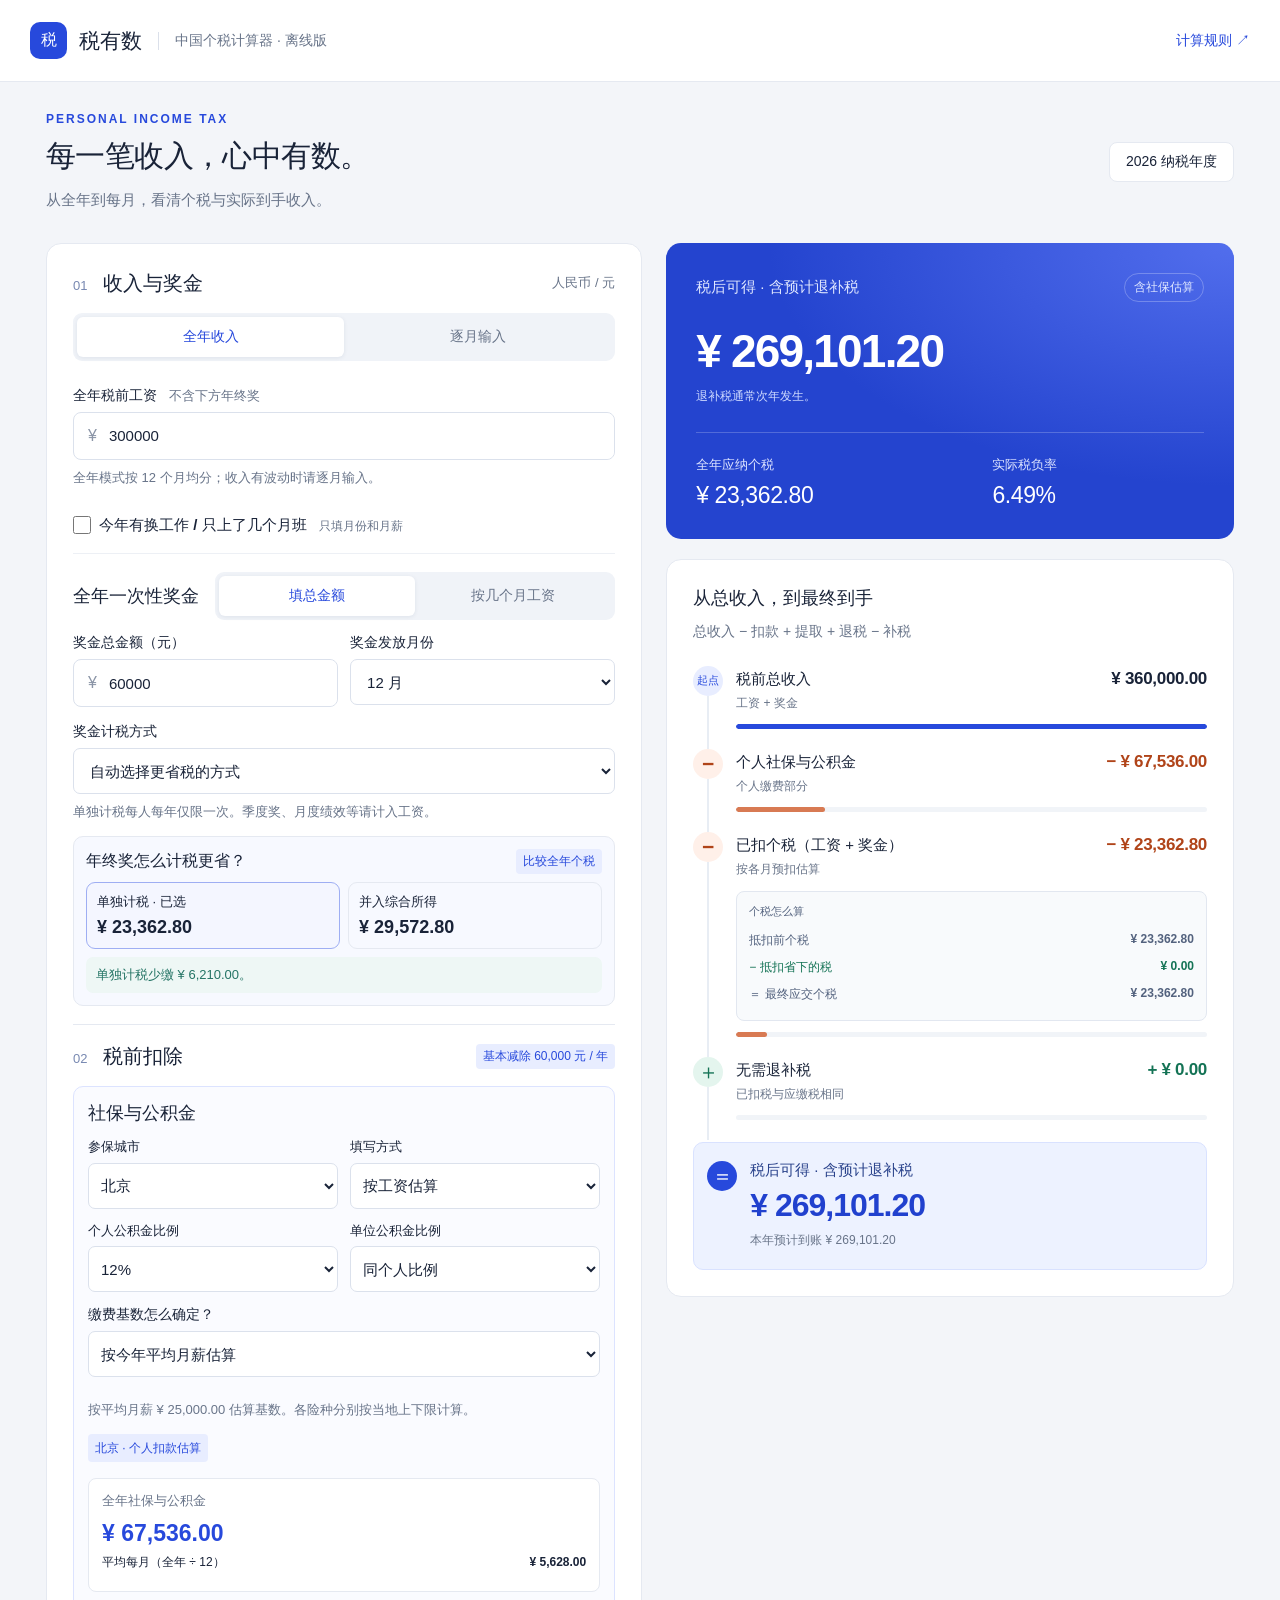
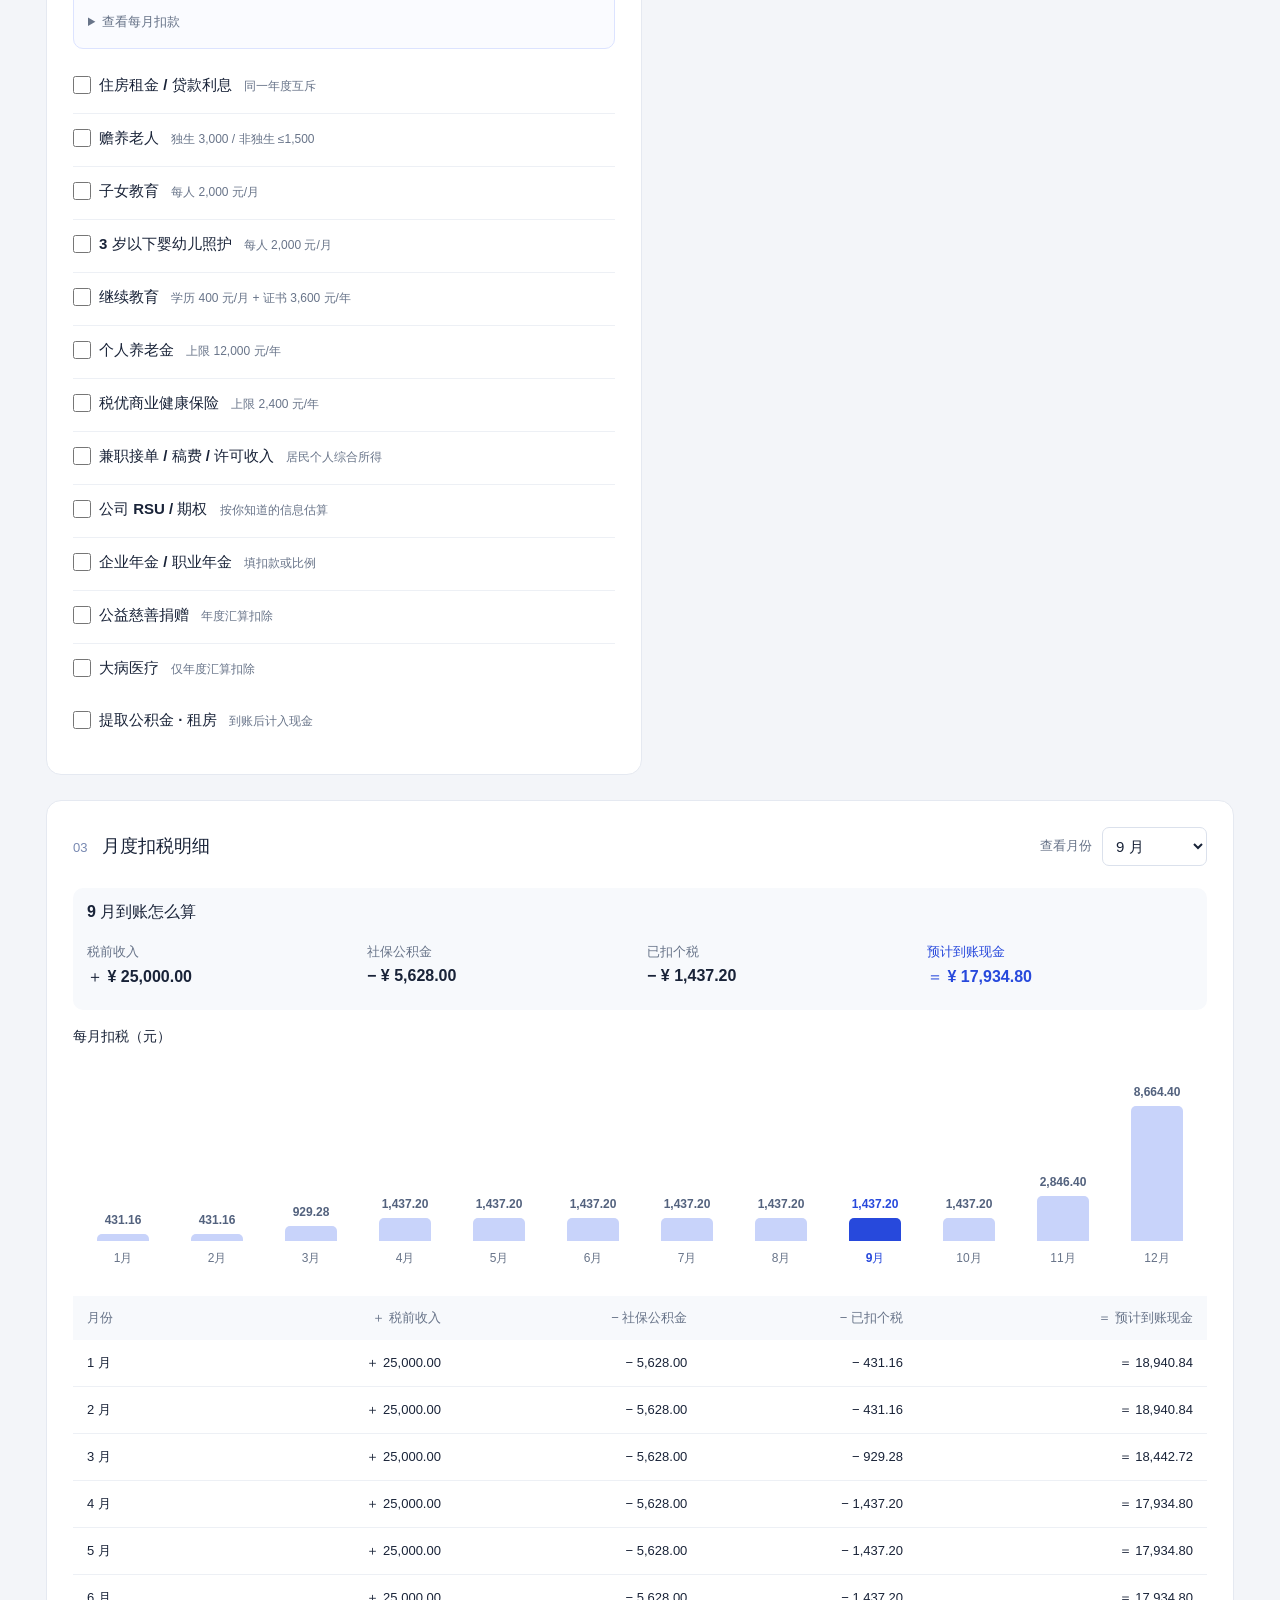
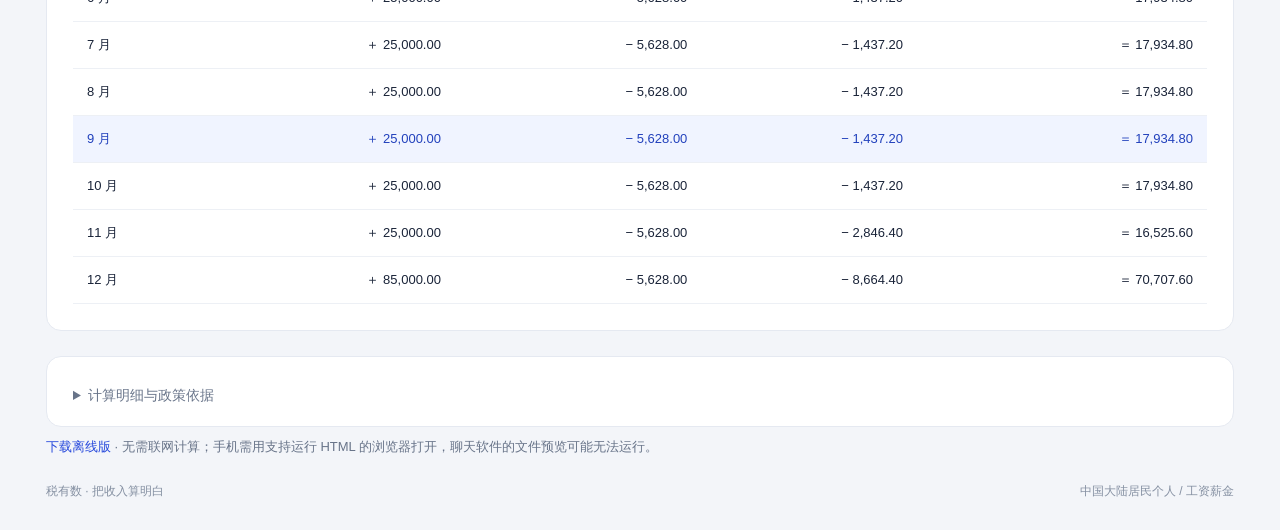
==== commit 67b176c5: "Add bonus salary-month input and compact responsive layouts Support bonus entry by total or salary m" ====
--- a/offline.html
+++ b/offline.html
@@ -42,6 +42,59 @@
  .bonus-comparison .compare-grid{grid-template-columns:1fr}.segmented button,.add-btn,summary{min-height:44px}
  .hint,summary,.notice,.formula-box{overflow-wrap:anywhere}footer{flex-wrap:wrap}
 }
+/* Keep entered values subordinate to section headings. */
+.inputs label,.inputs .compact-grid label{font-size:16px;line-height:1.5}
+.inputs input:not([type=checkbox]),.inputs select{font-size:15px;font-weight:400;line-height:1.4;min-height:46px}
+.inputs h2{font-size:20px}.inputs h3{font-size:18px}
+.inputs label small{font-size:13px}
+.bonus-input-title{margin:24px 0 12px}.bonus-month-only{grid-template-columns:minmax(0,1fr)}
+.bonus-follow{display:flex;align-items:center;gap:8px}.bonus-follow input{margin:0}
+#bonus-entry-mode{margin-bottom:16px}#bonus-months-fields .notice{font-size:15px;overflow-wrap:anywhere}
+@media(max-width:700px){.inputs input:not([type=checkbox]),.inputs select{font-size:16px}}
+/* Compact related controls without shrinking touch targets. */
+.inputs .two-col{gap:12px;margin-bottom:14px}
+.inputs label{margin-bottom:6px;font-size:14px}
+.inputs .hint{margin:7px 0 12px}
+.inputs .section-title{margin-bottom:16px}
+.inputs .deduction-section{margin-top:18px;padding-top:18px}
+.inputs .deduction-block{padding:10px 0}
+.inputs .deduction-top{display:block}
+.inputs .deduction-top label{display:block;min-height:32px;margin:0;line-height:1.8;font-size:15px;font-weight:550;cursor:pointer}
+.inputs .deduction-top label input{display:inline-block;vertical-align:middle;margin:0 8px 2px 0;flex:none}
+.inputs .deduction-top small{display:inline;color:var(--muted);font-size:12px;font-weight:400;margin:0 0 0 8px;line-height:1.5}
+.social-panel{padding:14px;margin-bottom:12px}
+.social-panel h3{margin-bottom:12px}
+.social-panel .two-col{grid-template-columns:repeat(2,minmax(0,1fr));margin-top:0;margin-bottom:12px}
+.social-panel .two-col>div{min-width:0}
+.social-panel .two-col label{font-size:13px}
+.social-panel select{padding-left:8px;padding-right:4px}
+.social-panel .social-basics select{margin:0}
+.bonus-comparison{margin:12px 0 18px;padding:12px}
+.inputs .bonus-comparison h3{font-size:16px}
+.bonus-comparison .section-title{margin-bottom:8px}
+.bonus-comparison .compare-grid{grid-template-columns:repeat(2,minmax(0,1fr));gap:8px;margin:8px 0}
+.bonus-comparison .compare-option{padding:10px;font-size:13px}
+.bonus-comparison .compare-option strong{font-size:18px;margin-top:6px}
+.bonus-comparison .notice{margin-top:8px;padding:7px 10px}
+@media(min-width:480px){.inputs .two-col{grid-template-columns:repeat(2,minmax(0,1fr))}.inputs .bonus-month-only{grid-template-columns:1fr}}
+@media(max-width:359px){.social-panel .two-col{grid-template-columns:1fr}.bonus-comparison .compare-option{padding:8px}.bonus-comparison .compare-option strong{font-size:16px}}
+.bonus-input-header{display:flex;flex-wrap:wrap;align-items:center;gap:10px 16px;margin:18px 0 12px}
+.bonus-input-header .bonus-input-title{margin:0;flex:none}
+.bonus-input-header #bonus-entry-mode{flex:1 1 230px;margin:0;min-width:0}
+.bonus-input-header .segmented button{padding:8px;min-height:40px;white-space:nowrap}
+#bonus-months-fields .two-col{grid-template-columns:repeat(2,minmax(0,1fr));gap:12px}
+#bonus-months-fields .two-col>div{min-width:0}
+#bonus-months-fields .notice{margin:8px 0 12px;padding:8px 10px;font-size:13px}
+.month-equation{padding:14px}
+.month-cash-grid{display:grid;grid-template-columns:repeat(auto-fit,minmax(125px,1fr));gap:8px 14px;align-items:stretch}
+.month-cash-grid .month-cash-row{display:flex;flex-direction:column;align-items:flex-start;justify-content:flex-start;gap:6px;padding:8px 0;min-width:0;font-size:13px}
+.month-cash-grid .month-cash-row>span{color:var(--muted)}
+.month-cash-grid .month-cash-row strong{margin:0;font-size:16px;white-space:nowrap}
+.month-cash-grid .month-cash-row.wide{grid-column:span 2}
+.month-cash-grid .month-cash-row.total{border:0;margin:0;padding:8px 0}
+.month-cash-grid .month-cash-row.total>span{color:var(--blue)}
+@media(min-width:480px){.monthly-card>.section-title{flex-wrap:nowrap}.monthly-card .month-select{width:auto;justify-content:flex-end;white-space:nowrap}}
+@media(max-width:359px){.month-cash-grid{grid-template-columns:repeat(2,minmax(0,1fr));gap:8px}.month-cash-grid .month-cash-row strong{font-size:14px}#bonus-months-fields label{font-size:13px}}
 </style></head>
 <body><header><div class="brand"><span class="logo">税</span><strong>税有数</strong><span class="brand-sub">中国个税计算器 · 离线版</span></div><a href="#rules">计算规则 ↗</a></header>
 <main><div class="intro"><div><div class="eyebrow">PERSONAL INCOME TAX</div><h1>每一笔收入，心中有数。</h1><p>从全年到每月，看清个税与实际到手收入。</p></div><span class="year-tag">2026 纳税年度</span></div>
@@ -228,8 +281,15 @@
 const select=(id,options)=>`<select id="${id}">${options.map(([v,t])=>`<option value="${v}">${t}</option>`).join('')}</select>`;
 const field=(id,title,input)=>`<div><label for="${id}">${title}</label>${input}</div>`;
 const range=id=>`<div class="range"><span>扣除期间</span><select id="${id}-start" aria-label="${id} 扣除开始月份">${opts(1)}</select><span>至</span><select id="${id}-end" aria-label="${id} 扣除结束月份">${opts()}</select></div>`;
-const block=(id,title,cap,body)=>`<div class="deduction-block"><div class="deduction-top"><label><input id="${id}-on" type="checkbox">${title}</label><span>${cap}</span></div><div class="deduction-body" id="${id}-body" hidden>${body}</div></div>`;
+const block=(id,title,cap,body)=>`<div class="deduction-block"><div class="deduction-top"><label><input id="${id}-on" type="checkbox"><span class="deduction-name">${title}</span> <small>${cap}</small></label></div><div class="deduction-body" id="${id}-body" hidden>${body}</div></div>`;
 $('bonus-month').innerHTML=opts();$('selected-month').innerHTML=opts(9);
+const bonusAmountBox=$('bonus').closest('.two-col');
+bonusAmountBox.insertAdjacentHTML('beforebegin','<div class="bonus-input-header"><h3 class="bonus-input-title">全年一次性奖金</h3><div class="segmented" id="bonus-entry-mode"><button type="button" data-bonus-mode="total" aria-pressed="true">填总金额</button><button type="button" data-bonus-mode="months" aria-pressed="false">按几个月工资</button></div></div><div id="bonus-months-fields" hidden><div class="two-col">'+field('bonus-months','奖金月数（个月）',num('bonus-months',2,120))+field('bonus-base-salary','税前月薪（元）',num('bonus-base-salary',25000))+'</div><label class="bonus-follow"><input id="bonus-follow-salary" type="checkbox" checked> 使用上方工资的平均月薪</label><p class="notice" id="bonus-estimate" role="status"></p></div>');
+$('bonus').parentElement.parentElement.id='bonus-total-field';
+document.querySelector('label[for="bonus"]').textContent='奖金总金额（元）';
+let bonusEntryMode='total';
+$('bonus-entry-mode').addEventListener('click',e=>{const button=e.target.closest('[data-bonus-mode]');if(!button)return;bonusEntryMode=button.dataset.bonusMode;$('bonus-months-fields').hidden=bonusEntryMode!=='months';$('bonus-total-field').hidden=bonusEntryMode==='months';bonusAmountBox.classList.toggle('bonus-month-only',bonusEntryMode==='months');document.querySelectorAll('[data-bonus-mode]').forEach(b=>b.setAttribute('aria-pressed',b.dataset.bonusMode===bonusEntryMode));update();});
+$('bonus-base-salary').addEventListener('input',()=>{$('bonus-follow-salary').checked=false;});
 $('monthly-input').innerHTML=`<div class="uniform-pay"><label for="uniform-salary">统一税前月薪</label><div class="uniform-controls">${num('uniform-salary',25000)}<button type="button" id="fill-salary">填入全部 12 个月</button></div><p class="hint" id="fill-status" role="status">每月工资相同，只需填写一次；填入后仍可修改个别月份。</p></div><div class="compact-grid">${months.map(m=>field('salary-'+m,m+' 月工资',num('salary-'+m,25000))).join('')}</div><p class="hint">填写实际发放月份的税前工资，包含普通绩效与季度奖金；全年一次性奖金单独填写。</p>`;
 
 let workCount=1;
@@ -247,11 +307,11 @@
 }
 
 $('deductions').innerHTML=`<div class="deduction-section"><div class="section-title"><h2><span>02</span> 税前扣除</h2><span class="tag">基本减除 60,000 元 / 年</span></div>
-<div class="social-panel"><h3>社保与公积金，不用先算金额</h3>
+<div class="social-panel"><h3>社保与公积金</h3><div class="two-col social-basics">
 ${field('social-city','参保城市',select('social-city',[['beijing','北京'],['shanghai','上海'],['guangzhou','广州'],['shenzhen','深圳'],['other','其他城市']]))}
-${field('social-method','你知道哪些信息？',select('social-method',[['estimate','按工资估算'],['manual','直接填每月扣款']]))}
+${field('social-method','填写方式',select('social-method',[['estimate','按工资估算'],['manual','填每月扣款']]))}</div>
 <div id="social-estimate"><div id="custom-rates" hidden><p class="hint" id="city-rate-note"></p><details class="minor-details" id="rate-adjustment"><summary>调整社保比例（可选）</summary><div class="two-col">${field('custom-social-rate','个人社保合计比例 %',num('custom-social-rate','',100))}${field('custom-social-fixed','社保每月固定附加额（没有填 0）',num('custom-social-fixed'))}</div></details></div>
-<div class="two-col">${field('fund-rate','个人公积金比例',select('fund-rate',[[12,'12%'],[11,'11%'],[10,'10%'],[9,'9%'],[8,'8%'],[7,'7%'],[6,'6%'],[5,'5%'],[0,'未缴存 · 0%']]))}${field('employer-fund-rate','单位公积金比例（计入账户缴存）',select('employer-fund-rate',[['same','与个人比例相同'],['unknown','不清楚单位比例'],[12,'12%'],[11,'11%'],[10,'10%'],[9,'9%'],[8,'8%'],[7,'7%'],[6,'6%'],[5,'5%'],[0,'未缴存 · 0%']]))}</div>
+<div class="two-col">${field('fund-rate','个人公积金比例',select('fund-rate',[[12,'12%'],[11,'11%'],[10,'10%'],[9,'9%'],[8,'8%'],[7,'7%'],[6,'6%'],[5,'5%'],[0,'未缴存 · 0%']]))}${field('employer-fund-rate','单位公积金比例',select('employer-fund-rate',[['same','同个人比例'],['unknown','不清楚'],[12,'12%'],[11,'11%'],[10,'10%'],[9,'9%'],[8,'8%'],[7,'7%'],[6,'6%'],[5,'5%'],[0,'未缴存 · 0%']]))}</div>
 
 <div id="sh-supplement" hidden><label><input type="checkbox" id="supplement-on"> 公司有补充公积金</label><div id="supplement-input" hidden>${field('supplement-rate','个人补充公积金比例',select('supplement-rate',[[0,'没有 · 0%'],[1,'1%'],[2,'2%'],[3,'3%'],[4,'4%'],[5,'5%']]))}</div></div>
 <div id="sz-medical" hidden>${field('medical-tier','医保档次',select('medical-tier',[[1,'一档'],[2,'二档']]))}</div>
@@ -265,15 +325,15 @@
 </div>
 ${block('housing','住房租金 / 贷款利息','同一年度互斥',field('housing-type','扣除类型与标准',select('housing-type',[[1500,'租金 · 1,500 元/月'],[1100,'租金 · 1,100 元/月'],[800,'租金 · 800 元/月'],[1000,'房贷 · 本人扣除 100%'],[500,'房贷 · 本人扣除 50%']]))+'<p class="hint" id="housing-choice-note"></p>'+range('housing')+'<p class="hint">租金要求本人及配偶在主要工作城市无自有住房，同城夫妻仅一方扣除。贷款须符合首套住房贷款利率条件，最长 240 个月；夫妻同年不能同时享受房租与房贷扣除。</p>')}
 ${block('elder','赡养老人','独生 3,000 / 非独生 ≤1,500',field('elder-type','家庭情况',select('elder-type',[['only','独生子女 · 3,000 元/月'],['shared','非独生子女 · 按约定分摊']]))+'<div id="elder-share-box" hidden>'+field('elder-share','本人每月分摊金额',num('elder-share',1500,1500))+'</div>'+range('elder')+'<p class="hint">被赡养人须年满 60 岁。非独生子女共同分摊 3,000 元/月，本人不超过 1,500 元/月；不按老人数量翻倍。</p>')}
-${block('child','子女教育','每名子女 2,000 元/月','<div class="two-col">'+field('child-count','符合条件的子女数',num('child-count',1,20))+field('child-share','本人扣除比例',select('child-share',[[1,'100%'],[.5,'50%']]))+'</div>'+range('child')+'<p class="hint">适用于满 3 岁学前教育及全日制学历教育。此组子女按相同期间与分摊比例计算；与婴幼儿照护不重复计算同一孩子同一月份。</p>')}
-${block('infant','3 岁以下婴幼儿照护','每名婴幼儿 2,000 元/月','<div class="two-col">'+field('infant-count','符合条件的婴幼儿数',num('infant-count',1,20))+field('infant-share','本人扣除比例',select('infant-share',[[1,'100%'],[.5,'50%']]))+'</div>'+range('infant')+'<p class="hint">父母一方扣除 100%，或双方各扣除 50%。孩子满 3 岁的当月应转入子女教育，不能同时享受两项。</p>')}
+${block('child','子女教育','每人 2,000 元/月','<div class="two-col">'+field('child-count','符合条件的子女数',num('child-count',1,20))+field('child-share','本人扣除比例',select('child-share',[[1,'100%'],[.5,'50%']]))+'</div>'+range('child')+'<p class="hint">适用于满 3 岁学前教育及全日制学历教育。此组子女按相同期间与分摊比例计算；与婴幼儿照护不重复计算同一孩子同一月份。</p>')}
+${block('infant','3 岁以下婴幼儿照护','每人 2,000 元/月','<div class="two-col">'+field('infant-count','符合条件的婴幼儿数',num('infant-count',1,20))+field('infant-share','本人扣除比例',select('infant-share',[[1,'100%'],[.5,'50%']]))+'</div>'+range('infant')+'<p class="hint">父母一方扣除 100%，或双方各扣除 50%。孩子满 3 岁的当月应转入子女教育，不能同时享受两项。</p>')}
 ${block('education','继续教育','学历 400 元/月 + 证书 3,600 元/年','<label><input id="degree" type="checkbox"> 境内学历（学位）继续教育</label>'+range('education')+'<label><input id="certificate" type="checkbox"> 当年取得符合条件的职业资格证书</label>'+field('certificate-month','证书扣除申报月份',`<select id="certificate-month">${opts()}</select>`)+ '<p class="hint">同一学历最长 48 个月；职业资格须在规定目录内，同年多本证书不叠加 3,600 元定额。</p>')}
-${block('pension','个人养老金','每年据实扣除，上限 12,000 元',field('pension-amount','全年实际缴存金额',num('pension-amount',12000,12000))+'<div class="two-col">'+field('pension-pay','缴存安排',select('pension-pay',[['spread','每月等额缴存'],...months.map(m=>[m-1,m+' 月一次性缴存'])]))+field('pension-timing','扣除申报方式',select('pension-timing',[['monthly','缴存当月及时申报'],['annual','仅年度汇算申报']]))+'</div><p class="hint">与基本养老保险不同，须缴入个人养老金资金账户。缴存额会从可支配收入扣除；本金仍属于个人养老资产。</p>')}
-${block('insurance','税优商业健康保险','合计上限 200 元/月、2,400 元/年','<p class="hint">仅适用于有税优识别码、符合规定的商业健康保险；普通医疗险、重疾险不自动符合。无需在这里填写识别码。个人养老金账户内买的保险计入个人养老金，不能再在此重复扣除。</p>'+field('insurance-monthly','凭证对应的月度保费合计（系统最多扣除 200 元/月）',num('insurance-monthly',200))+range('insurance')+field('insurance-timing','申报方式',select('insurance-timing',[['annual','年度汇算时申报'],['monthly','单位按月申报扣除']]))+'<p class="hint">按保险凭证填写可扣除月份与月度保费，不把年缴总保费直接填作月保费。多张符合条件的保单合并后共用限额。保费属于生活支出，本工具不从工资到账额另减；节税体现在个税中。</p>')}
+${block('pension','个人养老金','上限 12,000 元/年',field('pension-amount','全年实际缴存金额',num('pension-amount',12000,12000))+'<div class="two-col">'+field('pension-pay','缴存安排',select('pension-pay',[['spread','每月等额缴存'],...months.map(m=>[m-1,m+' 月一次性缴存'])]))+field('pension-timing','扣除申报方式',select('pension-timing',[['monthly','缴存当月及时申报'],['annual','仅年度汇算申报']]))+'</div><p class="hint">与基本养老保险不同，须缴入个人养老金资金账户。缴存额会从可支配收入扣除；本金仍属于个人养老资产。</p>')}
+${block('insurance','税优商业健康保险','上限 2,400 元/年','<p class="hint">仅适用于有税优识别码、符合规定的商业健康保险；普通医疗险、重疾险不自动符合。无需在这里填写识别码。个人养老金账户内买的保险计入个人养老金，不能再在此重复扣除。</p>'+field('insurance-monthly','凭证对应的月度保费合计（系统最多扣除 200 元/月）',num('insurance-monthly',200))+range('insurance')+field('insurance-timing','申报方式',select('insurance-timing',[['annual','年度汇算时申报'],['monthly','单位按月申报扣除']]))+'<p class="hint">按保险凭证填写可扣除月份与月度保费，不把年缴总保费直接填作月保费。多张符合条件的保单合并后共用限额。保费属于生活支出，本工具不从工资到账额另减；节税体现在个税中。</p>')}
 ${block('side','兼职接单 / 稿费 / 许可收入','居民个人综合所得',field('side-labor','全年劳务报酬税前收入（接单、咨询等）',num('side-labor'))+field('side-writing','全年稿酬税前收入',num('side-writing'))+field('side-royalty','全年特许权使用费税前收入',num('side-royalty'))+field('side-schedule','副业收入怎样收到？',select('side-schedule',[['spread','每月差不多 · 按 12 个月均分'],...months.map(m=>[m-1,m+' 月一次收到'])]))+'<p class="hint">劳务和许可收入按收入的 80%、稿酬按 56% 并入年度综合所得。系统自动估算预扣税：按每种收入每月一个计税单位，或所选月份一次取得计算。实际多项目、多付款方、平台特殊预扣或未扣缴时可能不同；全年应纳税额不受收款安排影响，到账现金与退补税为估算。收入按税务申报类别填写；开店、个体户等经营所得不能填作劳务。本版不计算经营所得、增值税及附加税。</p><div id="side-estimate" class="notice"></div>')}
 ${block('equity','公司 RSU / 期权','按你知道的信息估算','<div id="equity-simple">'+field('equity-type','公司给你的是什么？',select('equity-type',[['option','期权 · 将来按约定价格买股票'],['rsu','RSU · 满足条件后拿到股票'],['unknown','不清楚']]))+field('equity-stage','今年进行到哪一步？',select('equity-stage',[['grant','仅授予，未拿到股票 / 行权'],['event','今年已经拿到股票 / 行权'],['plan','想估算将来拿到股票 / 行权']]))+field('equity-granted','共授予多少股 / 份？（不记得可留空）',num('equity-granted',''))+'<div id="equity-expiry-box">'+field('equity-expiry','期权到期日（可不填）','<input type="date" id="equity-expiry">')+'</div><div id="equity-event" hidden>'+field('equity-quantity','这次拿到 / 准备行权多少股？',num('equity-quantity',''))+field('equity-price','当时每股市价 / 预计市价（人民币）',num('equity-price',''))+'<div id="equity-strike-box">'+field('equity-strike','每股买入价（行权价，人民币）',num('equity-strike',''))+'</div></div><div class="notice" id="equity-preview"></div></div><details><summary>已有公司给的计税明细？可选精确核对</summary><label><input type="checkbox" id="equity-exact"> 使用公司明细替代上面的估算</label><div id="equity-exact-fields" hidden>'+'<label><input id="equity-qualified" type="checkbox"> 单位已确认：居民个人、符合上市公司股权激励单独计税政策</label><p class="hint">不是所有 RSU / 期权都适用。未归属授予价值、未行权期权价值不要填写；请用单位确认的本年应税金额，多次归属 / 行权全年合并。未上市公司、跨境任职分摊、境外抵免及出售股票所得不在此入口计算。不符合单独计税的工资性激励应按单位口径并入工资，不能在这里重复计入。</p>'+field('equity-income','本年股权激励应税金额（人民币）',num('equity-income'))+field('equity-paid','股权本年实际已缴税（含扣股抵税）',num('equity-paid'))+field('equity-cash','其中：本人现金支付的税款',num('equity-cash'))+field('equity-month','现金税款支付月份（多次支付暂集中显示）','<select id="equity-month">'+opts()+'</select>')+'<p class="hint">例如卖出部分股票抵税：计入已缴税，不计入本人现金支付。这里不计股票出售回款，也不从银行卡现金重复扣该部分税。</p>'+'</div></details>')}
-${block('annuity','企业年金 / 职业年金','填扣款或比例，抵扣帮你算',field('annuity-mode','你知道哪一种？',select('annuity-mode',[['amount','知道每月从工资扣多少钱'],['rate','只知道个人缴费比例'],['unknown','不知道有没有 / 不清楚金额']]))+'<div id="annuity-inputs"><div id="annuity-amount-box">'+field('annuity-pay','每月从工资扣的年金（元）',num('annuity-pay',''))+'</div><div id="annuity-rate-box" hidden>'+field('annuity-rate','个人缴费比例 %（不是单位比例）',num('annuity-rate',4,100))+'</div>'+range('annuity')+'<details><summary>知道缴费基数或准确抵扣额？可选填写</summary>'+field('annuity-base','年金缴费基数（不知道留空）',num('annuity-base',''))+'<label><input id="annuity-confirmed" type="checkbox"> 我有单位给的可抵扣金额</label><div id="annuity-eligible-box" hidden>'+field('annuity-eligible','每月可抵扣金额',num('annuity-eligible',''))+'</div></details></div><div class="notice" id="annuity-estimate"></div><p class="hint">这是单位提供的补充养老福利，与自己开的个人养老金账户不同；只算个人扣款，单位缴费不用填。基数未知时按有工资月份的平均月薪粗估，扣除暂按基数的 4% 封顶；未核定当地法定基数上限，职业年金的岗位 / 薪级工资基数也可能低于月薪。结果是估算，不是工资条。不要再把这笔钱填进社保合计。</p>')}
-${block('donation','公益慈善捐赠','本版在综合所得年度汇算扣除',field('donation-limited','符合条件的普通限额捐赠（全年）',num('donation-limited'))+field('donation-full','有明确全额扣除政策的捐赠（全年）',num('donation-full'))+'<p class="hint">需通过符合条件的公益组织或国家机关并保留捐赠票据，个人转账救助不自动符合。本版先按综合所得应纳税所得额的 30% 核定普通捐赠，再扣全额捐赠；不重复用于单独计税奖金。不模拟单位月度提前扣除。捐款属于生活支出，不从工资到账额另减。</p>')}
+${block('annuity','企业年金 / 职业年金','填扣款或比例',field('annuity-mode','你知道哪一种？',select('annuity-mode',[['amount','知道每月从工资扣多少钱'],['rate','只知道个人缴费比例'],['unknown','不知道有没有 / 不清楚金额']]))+'<div id="annuity-inputs"><div id="annuity-amount-box">'+field('annuity-pay','每月从工资扣的年金（元）',num('annuity-pay',''))+'</div><div id="annuity-rate-box" hidden>'+field('annuity-rate','个人缴费比例 %（不是单位比例）',num('annuity-rate',4,100))+'</div>'+range('annuity')+'<details><summary>知道缴费基数或准确抵扣额？可选填写</summary>'+field('annuity-base','年金缴费基数（不知道留空）',num('annuity-base',''))+'<label><input id="annuity-confirmed" type="checkbox"> 我有单位给的可抵扣金额</label><div id="annuity-eligible-box" hidden>'+field('annuity-eligible','每月可抵扣金额',num('annuity-eligible',''))+'</div></details></div><div class="notice" id="annuity-estimate"></div><p class="hint">这是单位提供的补充养老福利，与自己开的个人养老金账户不同；只算个人扣款，单位缴费不用填。基数未知时按有工资月份的平均月薪粗估，扣除暂按基数的 4% 封顶；未核定当地法定基数上限，职业年金的岗位 / 薪级工资基数也可能低于月薪。结果是估算，不是工资条。不要再把这笔钱填进社保合计。</p>')}
+${block('donation','公益慈善捐赠','年度汇算扣除',field('donation-limited','符合条件的普通限额捐赠（全年）',num('donation-limited'))+field('donation-full','有明确全额扣除政策的捐赠（全年）',num('donation-full'))+'<p class="hint">需通过符合条件的公益组织或国家机关并保留捐赠票据，个人转账救助不自动符合。本版先按综合所得应纳税所得额的 30% 核定普通捐赠，再扣全额捐赠；不重复用于单独计税奖金。不模拟单位月度提前扣除。捐款属于生活支出，不从工资到账额另减。</p>')}
 
 ${block('medical','大病医疗','仅年度汇算扣除', '<div id="medical-people">'+field('medical-0','本人：医保目录内年度自付金额',num('medical-0'))+'</div><button type="button" id="add-medical" class="add-btn">＋ 添加由本人扣除的配偶 / 未成年子女</button><p class="hint">每位家庭成员分别计算：自付超过 15,000 元的部分，最多扣除 80,000 元。填写已扣除医保报销的目录内自付额，不是医疗总花费；同笔费用不能由夫妻重复扣除。</p>')}
 </div><div id="input-error" class="error" role="alert" hidden></div>`;
@@ -326,9 +386,18 @@
 }
 
 function state(){
- for(const el of document.querySelectorAll('input[type=number]')){if(el.id==='uniform-salary'||el.closest('[hidden]'))continue;if(!el.validity.valid)throw Error('请输入有效的非负金额；人数须为整数，个人养老金及分摊金额不得超过标注上限。');}
+ $('bonus-estimate').textContent='';
+ for(const el of document.querySelectorAll('input[type=number]')){if(el.id==='uniform-salary'||el.id==='bonus-base-salary'&&on('bonus-follow-salary')||el.closest('[hidden]'))continue;if(!el.validity.valid)throw Error('请输入有效的非负金额；人数须为整数，个人养老金及分摊金额不得超过标注上限。');}
  const s={salary:mode==='annual'?split(val('annual')):months.map(m=>val('salary-'+m)),social:on('social-var')?months.map(m=>val('social-'+m)):Array(12).fill(val('social')),pension:Array(12).fill(0),additional:Array(12).fill(0),medical:0,bonus:val('bonus'),bonusMonth:val('bonus-month'),pensionTiming:$('pension-timing').value};
  if(on('work-on'))Object.assign(s,employmentInputs());
+ if(bonusEntryMode==='months'){
+  const count=s.employment?s.employment.filter(Boolean).length:12;
+  if(on('bonus-follow-salary'))$('bonus-base-salary').value=round(s.salary.reduce((a,b)=>a+b,0)/count);
+  for(const id of ['bonus-months','bonus-base-salary'])if($(id).value===''||!$(id).validity.valid)throw Error('请填写有效的奖金月数和税前月薪。');
+  s.bonus=round(val('bonus-months')*val('bonus-base-salary'));
+  if(s.bonus>1000000000)throw Error('奖金总额不能超过 10 亿元。');
+  $('bonus-estimate').textContent=fmt(val('bonus-base-salary'))+' 元 × '+val('bonus-months')+' 个月 = 预计奖金 '+yuan(s.bonus);
+ }
  socialDetails=null;
  if($('social-method').value==='estimate'){
   const employer=$('employer-fund-rate').value;
@@ -410,7 +479,7 @@
  const monthlyCash=r.months.map(v=>{const gross=round(v.gross+v.bonus+(v.sideGross||0)),equityCash=r.equity&&r.equity.month===v.month-1?r.equity.cashPaid:0;return {month:v.month,gross,social:v.social,pension:v.pension,annuity:round(gross-v.social-v.pension-v.totalTax-equityCash-v.net),tax:round(v.totalTax+equityCash),deposit:round(v.cashReceived-v.net),cash:v.cashReceived};});
  const columns=[['gross','＋ 税前收入','＋'],['social','− 社保公积金','−'],['pension','− 个人养老金','−'],['annuity','− 企业 / 职业年金','−'],['tax','− 已扣个税','−'],['deposit','＋ 公积金提取到账','＋'],['cash','＝ 预计到账现金','＝']].filter(([k])=>['gross','social','tax','cash'].includes(k)||monthlyCash.some(v=>v[k]!==0));
  const selectedCash=monthlyCash.find(v=>v.month===m.month);
- $('month-summary').innerHTML='<div class="month-equation"><h3>'+m.month+' 月到账怎么算</h3>'+columns.filter(([k])=>['gross','cash'].includes(k)||selectedCash[k]!==0).map(([k,label,sign])=>'<div class="month-cash-row '+(k==='cash'?'total':'')+'"><span>'+label.slice(2)+'</span><strong>'+sign+' '+yuan(selectedCash[k])+'</strong></div>').join('')+'</div>';
+ $('month-summary').innerHTML='<div class="month-equation"><h3>'+m.month+' 月到账怎么算</h3><div class="month-cash-grid">'+columns.filter(([k])=>['gross','cash'].includes(k)||selectedCash[k]!==0).map(([k,label,sign])=>'<div class="month-cash-row '+(k==='cash'?'total':'')+(fmt(selectedCash[k]).length>9?' wide':'')+'"><span>'+label.slice(2)+'</span><strong>'+sign+' '+yuan(selectedCash[k])+'</strong></div>').join('')+'</div></div>';
  document.querySelector('.monthly-card thead tr').innerHTML='<th>月份</th>'+columns.map(([,label])=>'<th>'+label+'</th>').join('');
  $('rows').innerHTML=monthlyCash.map(v=>'<tr class="'+(v.month===m.month?'selected':'')+'"><td>'+v.month+' 月</td>'+columns.map(([k,,sign])=>'<td>'+sign+' '+fmt(v[k])+'</td>').join('')+'</tr>').join('');
 
@@ -430,7 +499,7 @@
 
 
 $('rules').insertAdjacentHTML('beforeend',`<details><summary>城市缴费标准与来源 · 2026-09-21</summary><p>各险种分别保底、封顶；相同月份合并展示。上海基本公积金与补充分别取整。</p><p>广州、深圳养老沿用最近公布标准；失业费率 0.2% 及上限沿用已核实标准，2026 年续期与新上限仍待核实。深圳公积金上限按官方年平均工资折算，1–6 月默认按老职工下限，年内入职按所填入职月份处理。</p><p><a href="https://rsj.sh.gov.cn/tdjjf_17554/20260824/t0035_1443297.html" target="_blank" rel="noopener">上海社保</a> · <a href="https://www.shzfgjj.cn/html/newxxgk/zcwj/gfxwj/228478.html" target="_blank" rel="noopener">上海公积金</a> · <a href="https://hrss.gd.gov.cn/zwgk/gsgg/content/post_4789648.html" target="_blank" rel="noopener">广东养老</a> · <a href="https://static.nfnews.com/content/202601/16/c12083149.html" target="_blank" rel="noopener">广州税务标准（南都核实）</a> · <a href="https://gjj.gz.gov.cn/gg/tzgg/content/post_10879601.html" target="_blank" rel="noopener">广州公积金</a> · <a href="https://hrlib.ciic-cloud.cn/news/info?id=01m1jwmwrkfv9rde9yh08a3p7c" target="_blank" rel="noopener">广州9月下限（通知转载）</a> · <a href="https://hsa.sz.gov.cn/fzlm/znts/cnyc/content/post_12568243.html" target="_blank" rel="noopener">深圳医保</a> · <a href="https://www.sz.gov.cn/hdjl/ywzsk/jsj/zfgjj/content/post_12893587.html" target="_blank" rel="noopener">深圳公积金</a> · <a href="https://www.sz.gov.cn/hdjl/ywzsk/jsj/zfgjj/content/mpost_12977659.html" target="_blank" rel="noopener">深圳9月入职</a></p><p>租房提取按已符合资格、账户余额足够估算。</p></details>`);
-$('deductions').insertAdjacentHTML('beforeend',block('withdraw','提取公积金 · 租房','提取到账后，加到到手现金',
+$('deductions').insertAdjacentHTML('beforeend',block('withdraw','提取公积金 · 租房','到账后计入现金',
  
  '<p class="hint" id="withdraw-city-summary"></p><label><input type="checkbox" id="withdraw-city-different"> 公积金缴在其他城市</label><div id="withdraw-city-picker" hidden>'+field('withdraw-city','公积金缴存城市',select('withdraw-city',[['beijing','北京'],['shanghai','上海'],['guangzhou','广州'],['shenzhen','深圳'],['other','其他 / 已核准额度']]))+'</div>'+
  field('withdraw-doc','是否有租房发票？',select('withdraw-doc',[['simple','没有租房发票'],['documented','有发票，已按要求备案']]))+
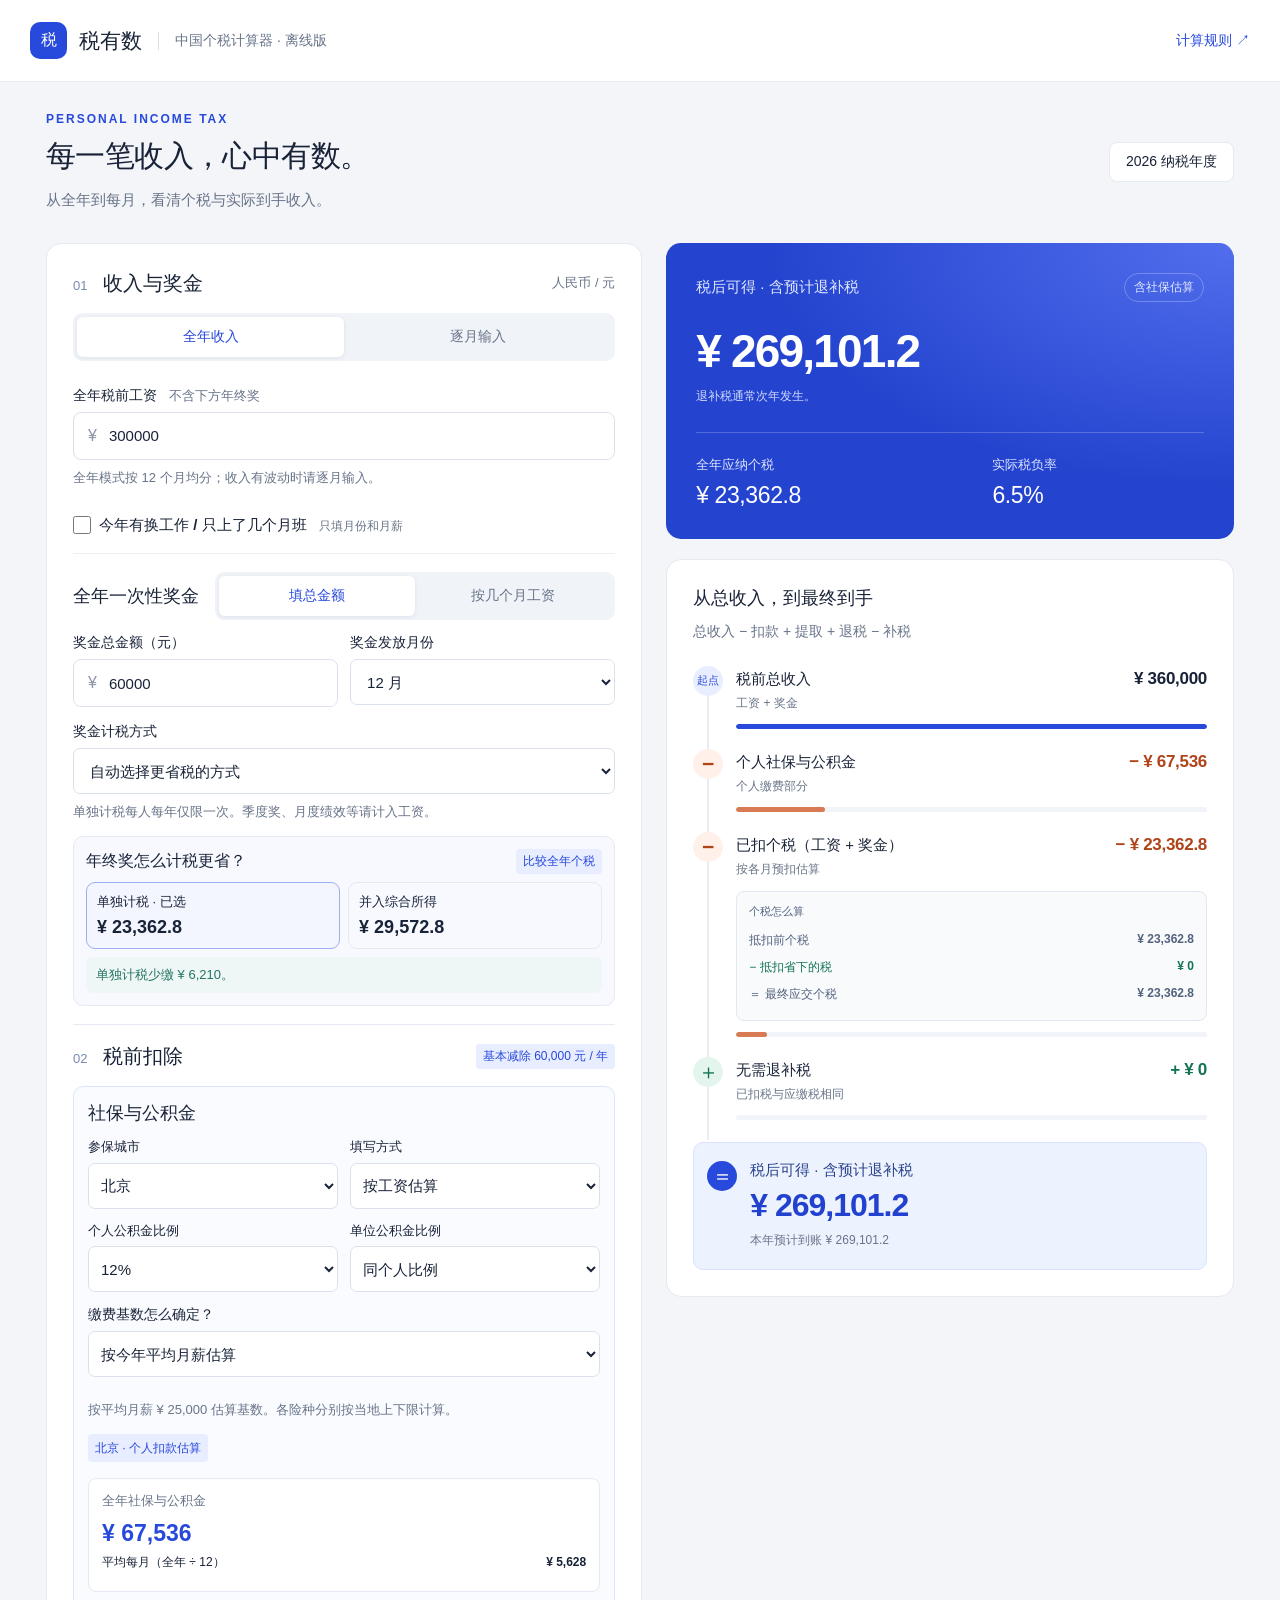
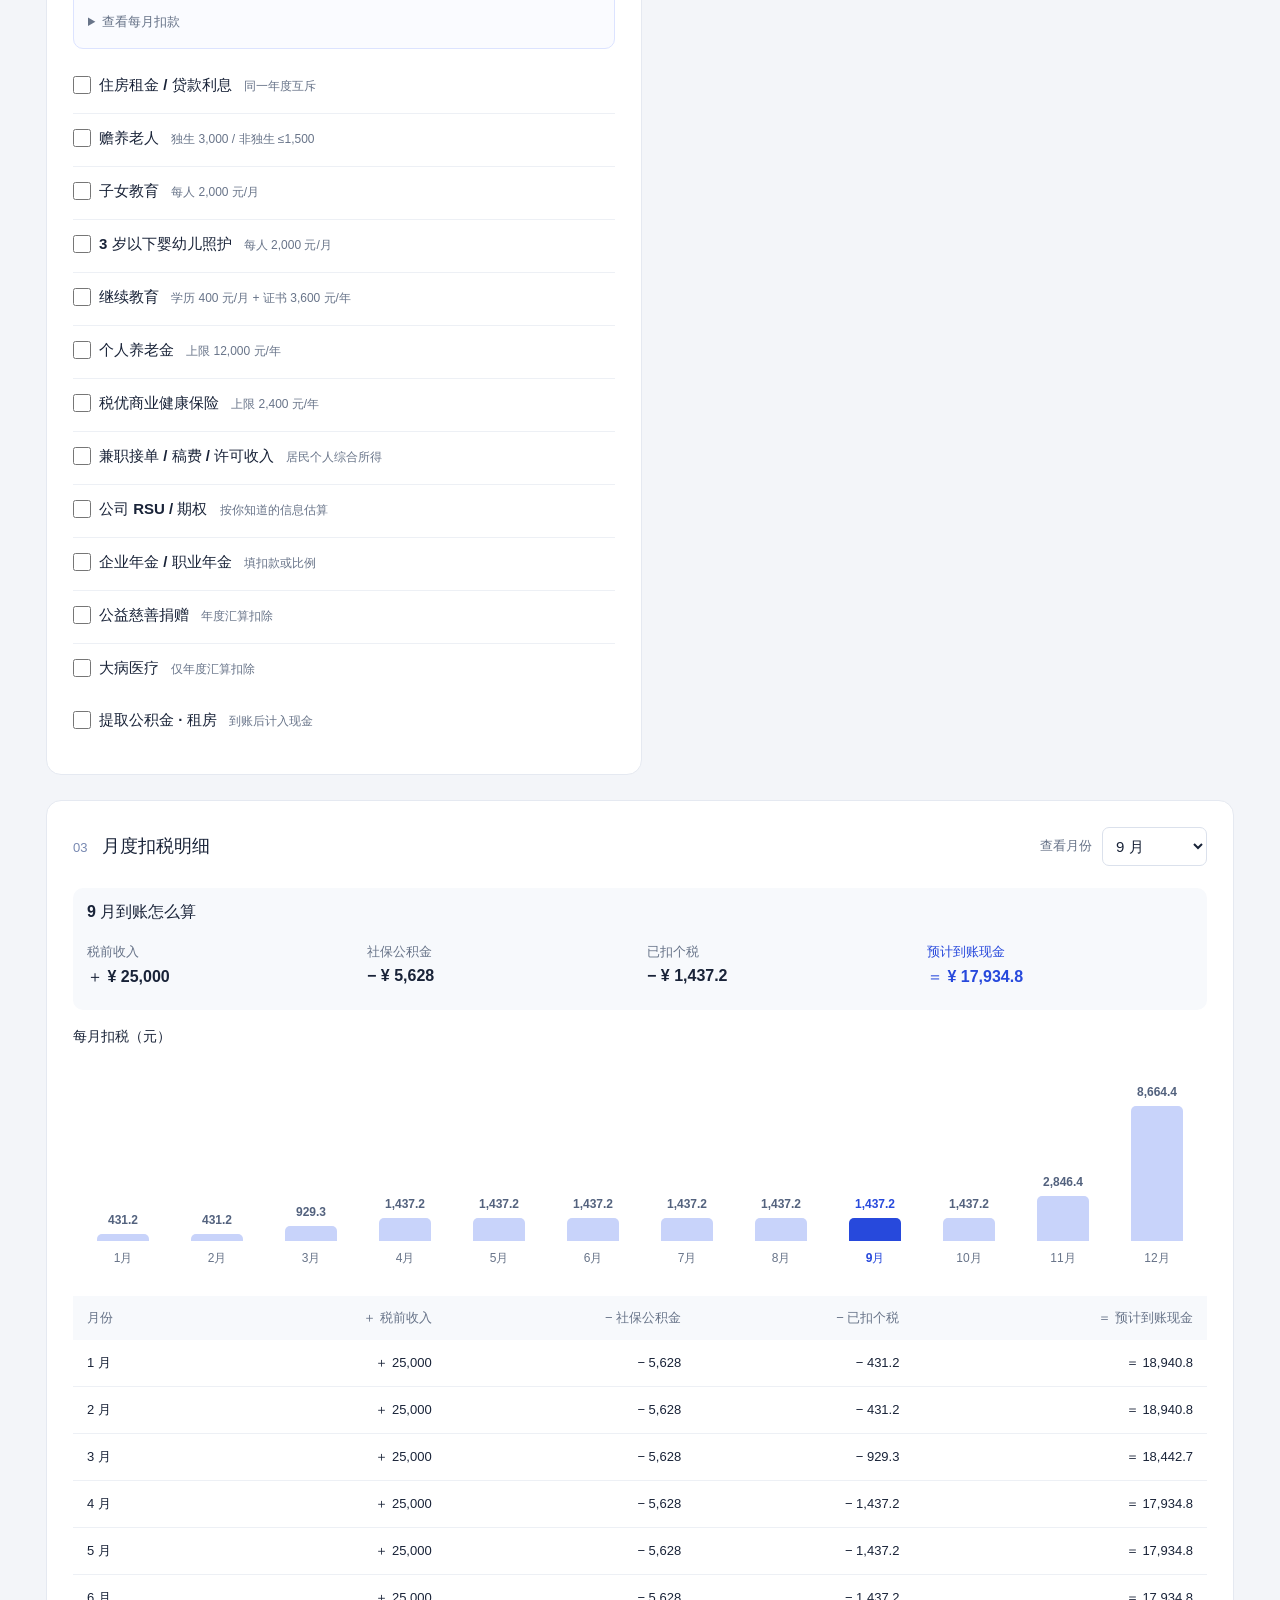
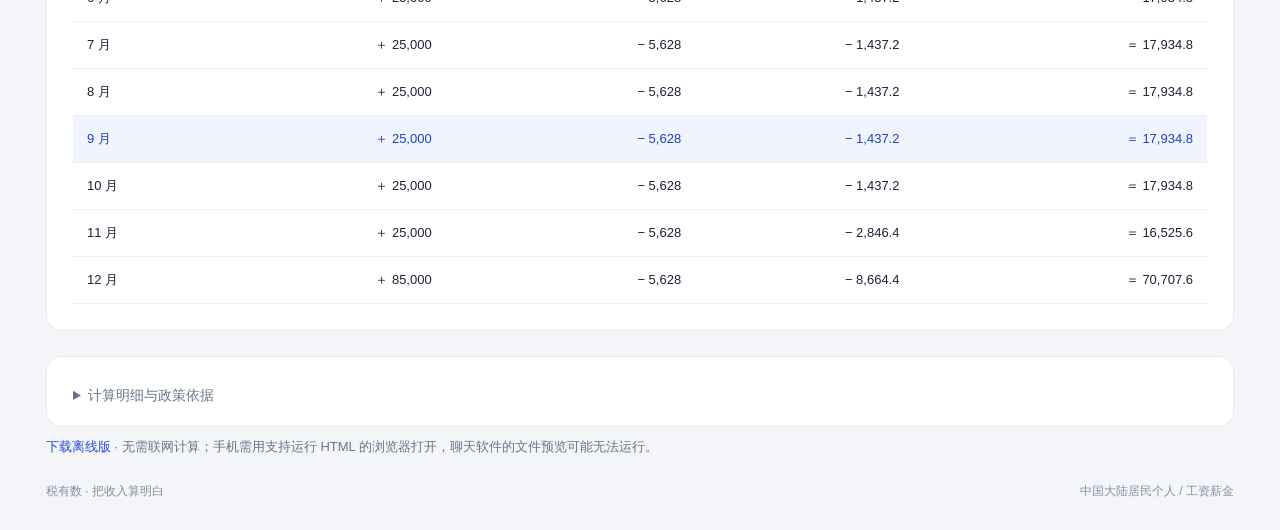
==== commit 21592962: "Display amounts and percentages with at most one decimal" ====
--- a/offline.html
+++ b/offline.html
@@ -99,7 +99,7 @@
 <body><header><div class="brand"><span class="logo">税</span><strong>税有数</strong><span class="brand-sub">中国个税计算器 · 离线版</span></div><a href="#rules">计算规则 ↗</a></header>
 <main><div class="intro"><div><div class="eyebrow">PERSONAL INCOME TAX</div><h1>每一笔收入，心中有数。</h1><p>从全年到每月，看清个税与实际到手收入。</p></div><span class="year-tag">2026 纳税年度</span></div>
 <div class="workspace"><section class="card inputs"><div class="section-title"><h2><span>01</span> 收入与奖金</h2><span class="muted">人民币 / 元</span></div><div class="segmented" id="input-mode"><button type="button" data-mode="annual" aria-pressed="true">全年收入</button><button type="button" data-mode="monthly" aria-pressed="false">逐月输入</button></div><div id="annual-input"><label for="annual">全年税前工资 <small>不含下方年终奖</small></label><div class="money-input"><span>¥</span><input id="annual" type="number" min="0" max="1000000000" step="0.01" value="300000"></div><p class="hint">全年模式按 12 个月均分；收入有波动时请逐月输入。</p></div><div id="monthly-input" hidden></div><div class="two-col"><div><label for="bonus">全年一次性奖金</label><div class="money-input"><span>¥</span><input id="bonus" type="number" min="0" max="1000000000" step="0.01" value="60000"></div></div><div><label for="bonus-month">奖金发放月份</label><select id="bonus-month"><option value="11">12 月</option></select></div></div><label for="method">奖金计税方式</label><select id="method"><option value="auto">自动选择更省税的方式</option><option value="separate">年终奖单独计税</option><option value="merged">并入全年综合所得</option></select><p class="hint">单独计税每人每年仅限一次。季度奖、月度绩效等请计入工资。</p><section id="comparison" class="bonus-comparison"></section><div id="deductions"></div></section>
-<div class="results"><section class="net-card"><div class="net-heading"><span>税后可得 · 含预计退补税</span><span class="pill">实时测算</span></div><div class="net-value" id="net">¥ 0.00</div><p>退补税通常次年发生。</p><div class="net-bottom"><div>全年应纳个税<strong id="total-tax">¥ 0.00</strong></div><div>实际税负率<strong id="effective">0%</strong></div></div></section><section class="card" id="breakdown"></section></div></div>
+<div class="results"><section class="net-card"><div class="net-heading"><span>税后可得 · 含预计退补税</span><span class="pill">实时测算</span></div><div class="net-value" id="net">¥ 0</div><p>退补税通常次年发生。</p><div class="net-bottom"><div>全年应纳个税<strong id="total-tax">¥ 0</strong></div><div>实际税负率<strong id="effective">0%</strong></div></div></section><section class="card" id="breakdown"></section></div></div>
 <section class="card monthly-card"><div class="section-title"><h2><span>03</span> 月度扣税明细</h2><label class="month-select">查看月份 <select id="selected-month"></select></label></div><div id="month-summary"></div><h3 class="chart-title">每月扣税（元）</h3><div class="chart" id="chart" aria-label="十二个月预扣个税"></div><div class="table-wrap"><table><thead><tr><th>月份</th><th>税前收入</th><th>社保公积金</th><th>累计应税所得</th><th>工资预扣税</th><th>奖金单独税</th><th>副业预扣估算</th><th>税后收入</th><th>公积金提取</th><th>预计到账现金</th></tr></thead><tbody id="rows"></tbody></table></div></section>
 <section class="card rules" id="rules"><h2>计算过程与政策依据</h2><div id="formula"></div><details><summary>适用范围与计算假设</summary><p>适用于中国大陆居民个人、同一单位全年连续任职的工资薪金与一笔符合规定的全年一次性奖金。副业入口覆盖居民劳务报酬、稿酬、特许权使用费；股权入口仅覆盖单位确认符合单独计税条件的股权激励。暂不覆盖经营所得、境外所得、非居民、特殊减免税，以及符合条件的直接减除全年 6 万元等特殊预扣办法。换单位或年中入职可切换实际已扣税核对模式；不模拟多单位扣缴。实际扣缴取决于单位申报记录。</p><p>全年税额为按当前输入测算的法定税额；月度税额为模拟预扣。默认退补税基于模拟；启用实际已扣税时按填写记录核对，满足确认条件时提示汇算免补税。可支配收入不扣日常房租、子女教育、医疗等生活支出；专项附加扣除只是减少应税所得，不是等额返现。个人养老金领取环节的税款不在本次测算中。</p><p>输入仅在当前网页内存中参与运算，刷新即恢复示例；不保存或上传收入数据。默认数值为演示数据，请按真实情况填写。</p></details><details><summary>税率表与官方政策来源 · 核验于 2026-09-20</summary><div id="rate-table"></div><ul><li><a target="_blank" rel="noopener" href="https://www.chinatax.gov.cn/chinatax/n810341/n810760/c3959585/content.html">国家税务总局：工资薪金累计预扣法与税率表</a></li><li><a target="_blank" rel="noopener" href="https://fgk.chinatax.gov.cn/zcfgk/c102416/c5211524/content.html">全年一次性奖金政策（执行至 2027 年 12 月 31 日）</a></li><li><a target="_blank" rel="noopener" href="https://www.chinatax.gov.cn/chinatax/n810219/n810744/n3752930/n3752974/c3963375/content.html">专项附加扣除暂行办法（结合下方提高标准通知）</a></li><li><a target="_blank" rel="noopener" href="https://www.gov.cn/zhengce/202309/content_6901403.htm">2023 年提高“一老一小”扣除标准</a></li><li><a target="_blank" rel="noopener" href="https://fgk.chinatax.gov.cn/zcfgk/c100016/c5237114/content.html">个人养老金每年 12,000 元限额与申报方式</a></li></ul></details><p class="hint">本工具用于个人测算，不代替个人所得税 App 的申报与税务机关核定。</p></section><section class="card rules"><h2>租房提取政策来源 · 核验于 2026-09-20</h2><p>预设覆盖普通租房。多子女、新市民、青年、保障房等优惠可能不同，可选择已核准额度填写。广州备案租房需填写中心核准上限；北京与广州简化方式的 2,000 元都是上限，不是最低到账保障。</p><p><a href="https://gjj.beijing.gov.cn/web/zwgk61/2024zcwj/436433464/436433466/436439104/index.html" target="_blank" rel="noopener">北京租房提取</a> · <a href="https://www.shzfgjj.cn/html/newxxgk/zcwj/gfxwj/224701.html" target="_blank" rel="noopener">上海租赁提取</a> · <a href="https://www.gz.gov.cn/gfxwj/sbmgfxwj/gzzfgjjglzx/content/post_9994206.html" target="_blank" rel="noopener">广州提取额度调整</a> · <a href="https://www.sz.gov.cn/cn/xxgk/zfxxgj/zwdt/content/post_12745504.html" target="_blank" rel="noopener">深圳租房提取</a></p><p>公积金提取属于账户资金转出，不增加本工具的应税工资，不改变租金专项附加扣除。全年到账现金按本年月度预扣税计算，汇算退补税通常次年发生，不提前计入本年现金。提取明细包含直付房东部分，到账现金只包含转入本人银行卡部分。</p></section><p class="hint"><a href="offline.html" download="税有数-离线版.html">下载离线版</a> · 无需联网计算；手机需用支持运行 HTML 的浏览器打开，聊天软件的文件预览可能无法运行。</p><footer><span>税有数 · 把收入算明白</span><span>中国大陆居民个人 / 工资薪金</span></footer></main><script>(()=>{
 const limits=[36000,144000,300000,420000,660000,960000,Infinity];
@@ -273,7 +273,7 @@
  return {sideGross:Array.from({length:12},(_,i)=>round(entries.reduce((a,[,v])=>a+v[i],0))),sidePaid:Array.from({length:12},(_,i)=>round(entries.reduce((a,[type,v])=>a+sideWithholding(v[i],type),0))),sideTaxable:round(labor*.8+writing*.56+royalty*.8)};
 }
 
-const $=id=>document.getElementById(id),fmt=n=>Number(n).toLocaleString('zh-CN',{minimumFractionDigits:2,maximumFractionDigits:2}),yuan=n=>'¥ '+fmt(n);
+const $=id=>document.getElementById(id),fmt=n=>Number(n).toLocaleString('zh-CN',{minimumFractionDigits:0,maximumFractionDigits:1}),yuan=n=>'¥ '+fmt(n);
 let mode='annual',lastResult=null,socialDetails=null;
 const months=Array.from({length:12},(_,i)=>i+1);
 const opts=(selected=12)=>months.map(m=>`<option value="${m-1}" ${m===selected?'selected':''}>${m} 月</option>`).join('');
@@ -396,7 +396,7 @@
   for(const id of ['bonus-months','bonus-base-salary'])if($(id).value===''||!$(id).validity.valid)throw Error('请填写有效的奖金月数和税前月薪。');
   s.bonus=round(val('bonus-months')*val('bonus-base-salary'));
   if(s.bonus>1000000000)throw Error('奖金总额不能超过 10 亿元。');
-  $('bonus-estimate').textContent=fmt(val('bonus-base-salary'))+' 元 × '+val('bonus-months')+' 个月 = 预计奖金 '+yuan(s.bonus);
+  $('bonus-estimate').textContent=fmt(val('bonus-base-salary'))+' 元 × '+fmt(val('bonus-months'))+' 个月 = 预计奖金 '+yuan(s.bonus);
  }
  socialDetails=null;
  if($('social-method').value==='estimate'){
@@ -440,7 +440,7 @@
  try{
   const s=state();equityScenario();const outsideWork=s.employment&&s.bonus>0&&!s.employment[s.bonusMonth];const a=calculate(s,'separate'),b=calculate(outsideWork?{...s,employment:undefined}:s,'merged'),best=a.totalTax<=b.totalTax?'separate':'merged';
   const selected=$('method').value==='auto'?best:$('method').value;if(outsideWork&&selected==='merged')throw Error('奖金合并计税时，发放月份需属于已填写的工作时段；请调整月份，或选择奖金单独计税。');let r=selected==='separate'?a:b;const w=withdrawalState();r.withdrawal=w;r.cashReceived=round(r.months.reduce((t,m)=>t+m.net,0)+w.cash);r.months.forEach((m,i)=>{m.withdrawal=w.months[i].withdrawal;m.cashReceived=round(m.net+w.months[i].cash);});lastResult=r;$('input-error').hidden=true;
-  $('net').textContent=yuan(round(r.cashReceived-r.settlement-(r.bonusSettlement||0)));$('withdraw-result').textContent=on('withdraw-on')?'全年预计提取 '+yuan(w.total)+'；其中银行卡到账 '+yuan(w.cash)+'。'+(w.pending>0?'另有 '+yuan(w.pending)+' 本年额度未在所选日程到账，未加入本年现金。':''):'';$('total-tax').textContent=yuan(r.totalTax);$('effective').textContent=(r.gross?r.totalTax/r.gross*100:0).toFixed(2)+'%';
+  $('net').textContent=yuan(round(r.cashReceived-r.settlement-(r.bonusSettlement||0)));$('withdraw-result').textContent=on('withdraw-on')?'全年预计提取 '+yuan(w.total)+'；其中银行卡到账 '+yuan(w.cash)+'。'+(w.pending>0?'另有 '+yuan(w.pending)+' 本年额度未在所选日程到账，未加入本年现金。':''):'';$('total-tax').textContent=yuan(r.totalTax);$('effective').textContent=(r.gross?r.totalTax/r.gross*100:0).toLocaleString('zh-CN',{maximumFractionDigits:1})+'%';
   const withoutPension=calculate({...s,pension:Array(12).fill(0)},selected);
   r.pensionSaving=round(withoutPension.totalTax-r.totalTax);
   const withoutExtras=calculate({...s,pension:Array(12).fill(0),insurance:Array(12).fill(0),additional:Array(12).fill(0),medical:0,annuity:Array(12).fill(0),annuityDeduct:Array(12).fill(0),donationLimited:0,donationFull:0},selected);
@@ -452,14 +452,14 @@
   $('breakdown').innerHTML=renderCashFlow(r,yuan);
   if(on('equity-on')&&on('equity-exact')){
    if(!on('equity-qualified'))throw Error('请先确认单位已认定该股权激励适用单独计税；不符合时应按单位申报口径处理。');
-   r=applyEquity(r,{income:val('equity-income'),paid:val('equity-paid'),cashPaid:val('equity-cash'),month:val('equity-month')});r.withdrawal=w;r.cashReceived=round(r.months.reduce((t,m)=>t+m.net,0)+w.cash);r.months.forEach((m,i)=>m.cashReceived=round(m.net+w.months[i].cash));lastResult=r;$('net').textContent=yuan(round(r.cashReceived-r.settlement-(r.bonusSettlement||0)));$('total-tax').textContent=yuan(r.totalTax);$('effective').textContent=((r.gross+r.equity.income)?r.totalTax/(r.gross+r.equity.income)*100:0).toFixed(2)+'%';
+   r=applyEquity(r,{income:val('equity-income'),paid:val('equity-paid'),cashPaid:val('equity-cash'),month:val('equity-month')});r.withdrawal=w;r.cashReceived=round(r.months.reduce((t,m)=>t+m.net,0)+w.cash);r.months.forEach((m,i)=>m.cashReceived=round(m.net+w.months[i].cash));lastResult=r;$('net').textContent=yuan(round(r.cashReceived-r.settlement-(r.bonusSettlement||0)));$('total-tax').textContent=yuan(r.totalTax);$('effective').textContent=((r.gross+r.equity.income)?r.totalTax/(r.gross+r.equity.income)*100:0).toLocaleString('zh-CN',{maximumFractionDigits:1})+'%';
    $('breakdown').innerHTML=renderCashFlow(r,yuan)+'<div class="notice">'+row('RSU / 期权 · 本年应税金额',r.equity.income)+row('股权全年单独计税',r.equity.tax)+row('股权已缴税（含扣股抵税）',r.equity.paid)+row('其中现金支付税款',r.equity.cashPaid)+row(r.equity.balance>=0?'股权税尚待支付 / 核对':'股权税超缴待核对',Math.abs(r.equity.balance))+'<p class="hint">未出售的股票价值不是银行卡现金。股权税差额与综合所得汇算分开，支付期限以单位适用政策为准。月度扣税柱图仍显示工资、副业及奖金税，股权现金税款已在所选月份到手金额扣减。</p></div>';
   }
   $('comparison').hidden=s.bonus<=0;
   $('comparison').innerHTML='<div class="section-title"><h3>年终奖怎么计税更省？</h3><span class="tag">比较全年个税</span></div><div class="compare-grid">'+[[a,'单独计税'],[b,'并入综合所得']].map(([v,n])=>`<div class="compare-option ${selected===v.method?'active':''}">${n}${selected===v.method?' · 已选':''}<strong>${yuan(v.totalTax)}</strong></div>`).join('')+'</div><div class="notice">'+(a.totalTax===b.totalTax?'两种方式的全年税额相同。':`${best==='separate'?'单独计税':'并入综合所得'}少缴 ${yuan(Math.abs(a.totalTax-b.totalTax))}。`)+ '</div>';
   renderMonth();
   renderSocial(s.salary);
-  $('formula').innerHTML=`<div class="formula-box">全年综合所得应纳税所得额 = 工资 ${yuan(r.salary)} + 副业收入额 ${yuan(r.sideTaxable)}${selected==='merged'?' + 奖金 '+yuan(s.bonus):''} − 基本减除 60,000.00 − 社保公积金 ${fmt(r.social)} − 专项附加扣除 ${fmt(r.additional+s.medical)} − 个人养老金扣除 ${fmt(r.pensionDeduct)} − 税优健康险扣除 ${fmt(r.insuranceDeduct)} − 年金扣除 ${fmt(r.annuityDeduct)} − 公益捐赠扣除 ${fmt(r.donationDeduct)}<br><strong>应税所得：${yuan(r.annualBase)} → 综合所得个税：${yuan(r.wageTax)}</strong><br>当月综合所得预扣税 = max（0，累计应税所得 × 预扣率 − 速算扣除数 − 此前累计已预扣工资税）。</div>`;
+  $('formula').innerHTML=`<div class="formula-box">全年综合所得应纳税所得额 = 工资 ${yuan(r.salary)} + 副业收入额 ${yuan(r.sideTaxable)}${selected==='merged'?' + 奖金 '+yuan(s.bonus):''} − 基本减除 60,000 − 社保公积金 ${fmt(r.social)} − 专项附加扣除 ${fmt(r.additional+s.medical)} − 个人养老金扣除 ${fmt(r.pensionDeduct)} − 税优健康险扣除 ${fmt(r.insuranceDeduct)} − 年金扣除 ${fmt(r.annuityDeduct)} − 公益捐赠扣除 ${fmt(r.donationDeduct)}<br><strong>应税所得：${yuan(r.annualBase)} → 综合所得个税：${yuan(r.wageTax)}</strong><br>当月综合所得预扣税 = max（0，累计应税所得 × 预扣率 − 速算扣除数 − 此前累计已预扣工资税）。</div>`;
  }catch(e){lastResult=null;socialDetails=null;$('input-error').hidden=false;$('input-error').textContent=e.message;$('net').textContent='请检查输入';$('total-tax').textContent='—';$('effective').textContent='—';for(const id of ['breakdown','comparison','month-summary','chart','rows','formula','social-estimate-result','withdraw-result','deposit-note','side-estimate','base-assumption'])$(id).innerHTML='';}
 }
 const cityRates={shanghai:{name:'上海',rate:10.5,note:'养老 8% + 医疗 2% + 失业 0.5%'},guangzhou:{name:'广州',rate:10.2,note:'参考估算：养老 8% + 医疗 2% + 失业 0.2%'},shenzhen:{name:'深圳',rate:10.2,note:'一档医保参考估算：养老 8% + 医疗 2% + 失业 0.2%'}};
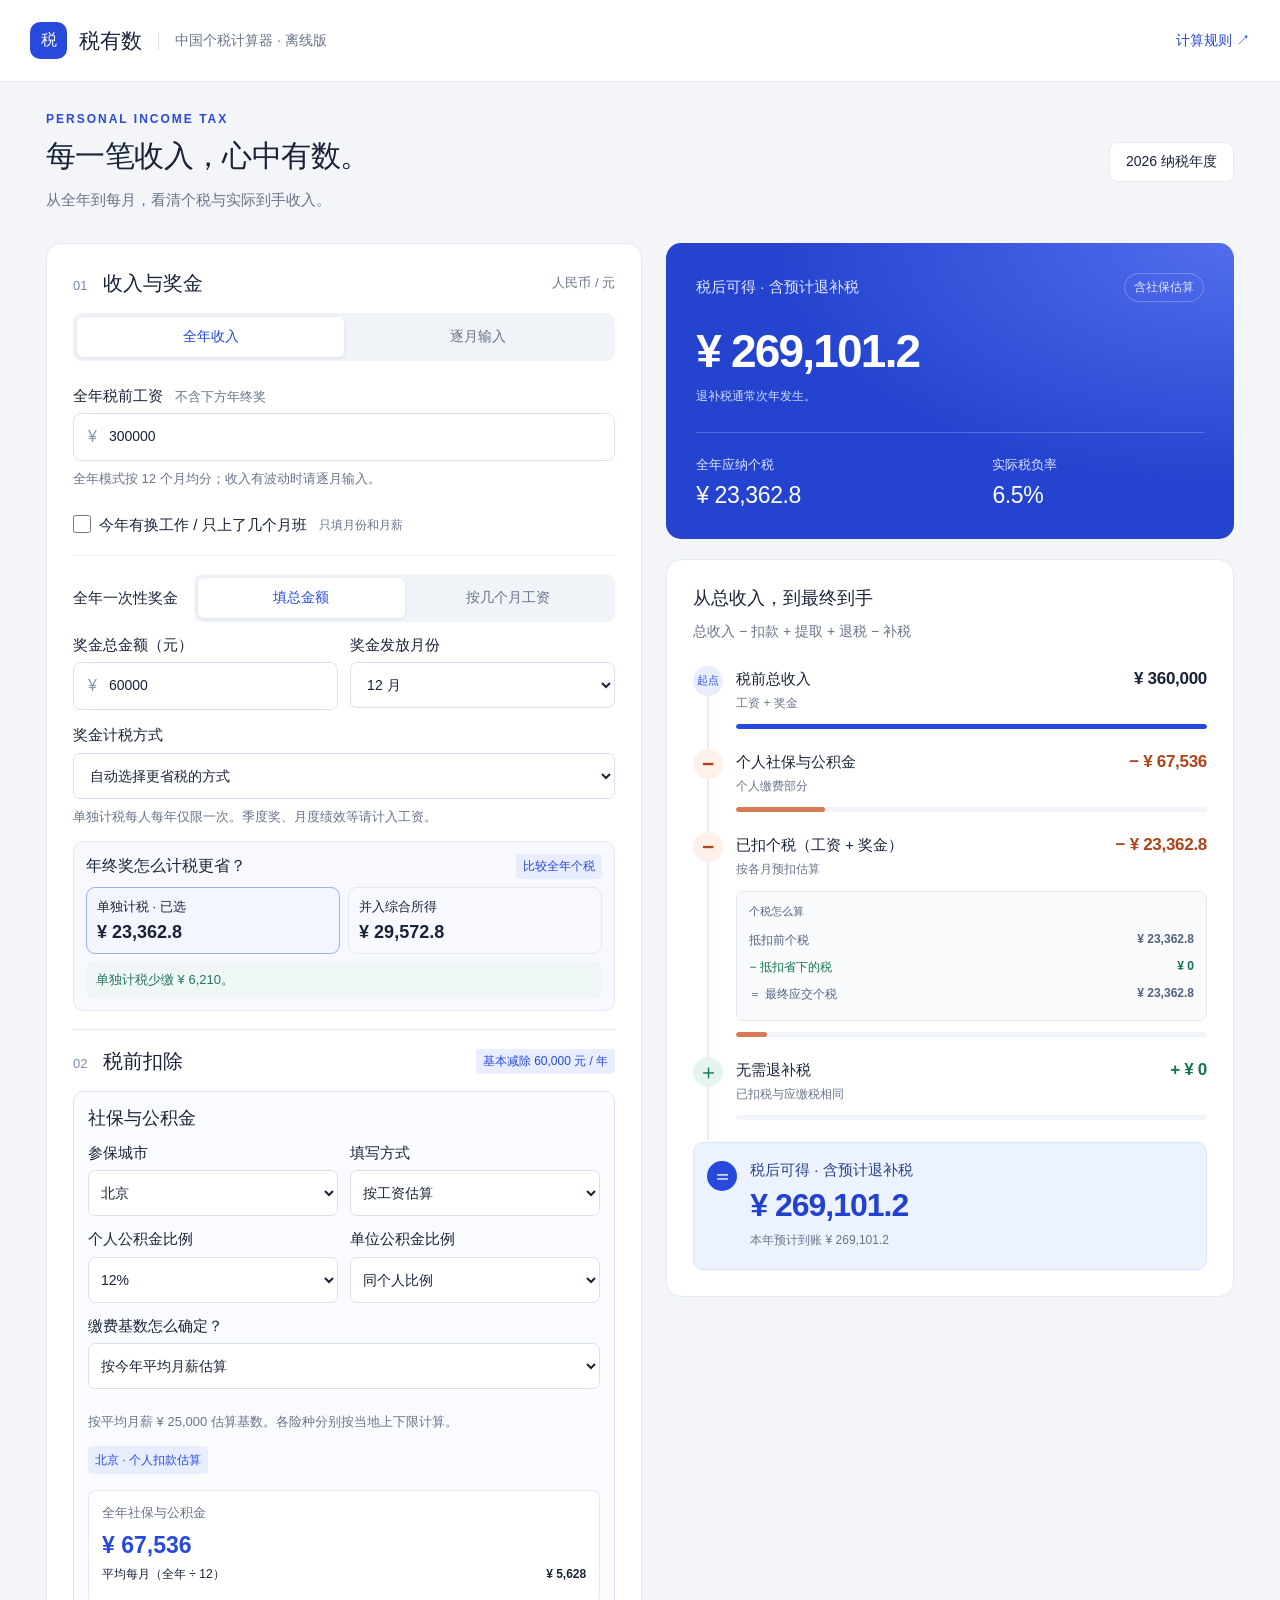
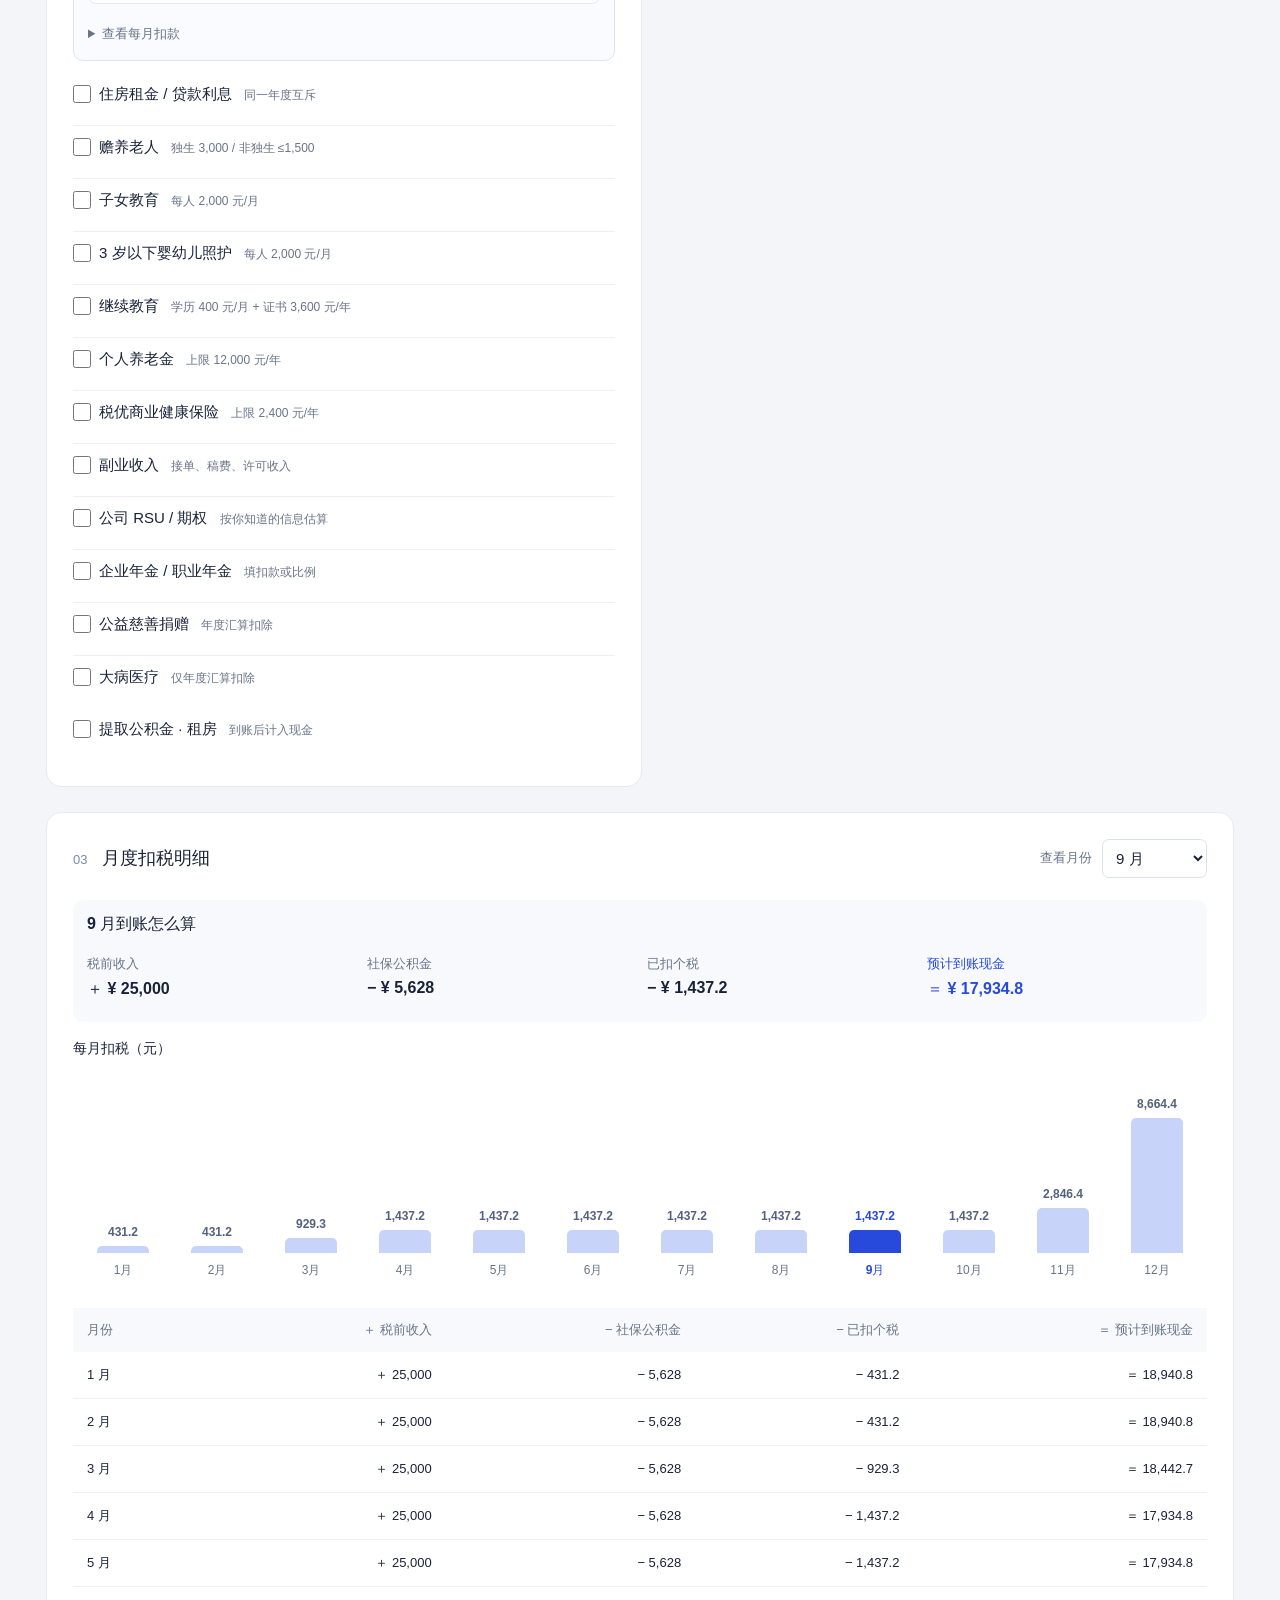
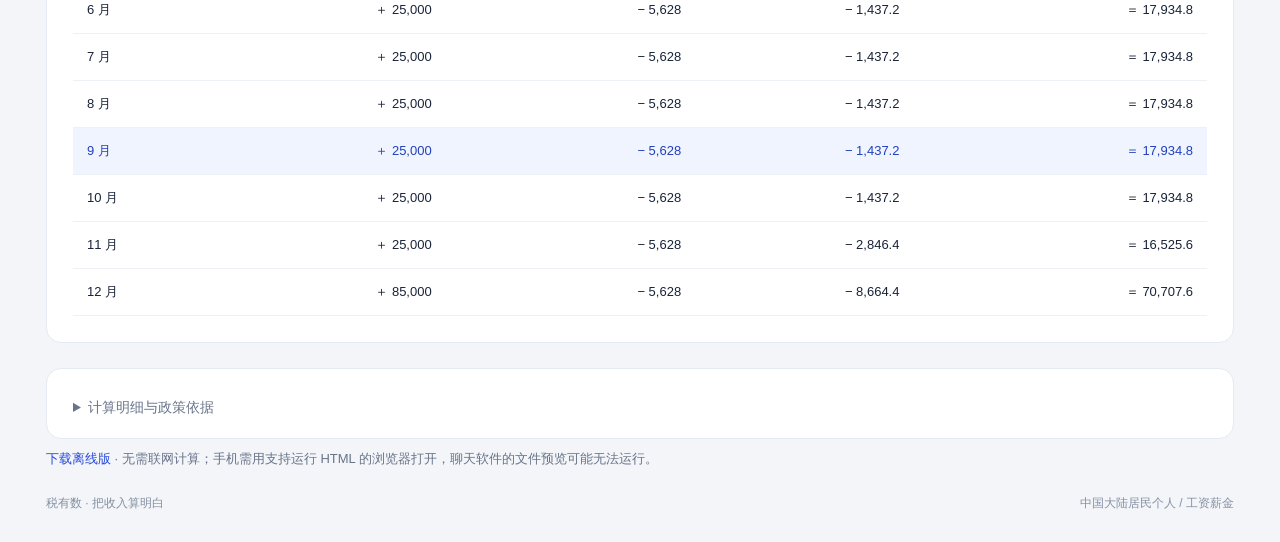
==== commit 3d620e36: "Unify form typography and prevent narrow mobile captions" ====
--- a/offline.html
+++ b/offline.html
@@ -95,6 +95,11 @@
 .month-cash-grid .month-cash-row.total>span{color:var(--blue)}
 @media(min-width:480px){.monthly-card>.section-title{flex-wrap:nowrap}.monthly-card .month-select{width:auto;justify-content:flex-end;white-space:nowrap}}
 @media(max-width:359px){.month-cash-grid{grid-template-columns:repeat(2,minmax(0,1fr));gap:8px}.month-cash-grid .month-cash-row strong{font-size:14px}#bonus-months-fields label{font-size:13px}}
+/* Field names remain larger than every editable value. */
+.inputs label,.inputs .compact-grid label,.inputs .social-panel .two-col label,#bonus-months-fields label,.inputs .deduction-top label,.inputs .bonus-input-title{font-size:15px;font-weight:500;line-height:1.5}
+.inputs input:not([type=checkbox]),.inputs select{font-size:14px}
+.inputs .deduction-top .deduction-name{display:inline-block;max-width:100%;vertical-align:middle}
+.inputs .deduction-top small{display:inline-block;max-width:100%;vertical-align:middle;white-space:normal;word-break:normal;overflow-wrap:normal}
 </style></head>
 <body><header><div class="brand"><span class="logo">税</span><strong>税有数</strong><span class="brand-sub">中国个税计算器 · 离线版</span></div><a href="#rules">计算规则 ↗</a></header>
 <main><div class="intro"><div><div class="eyebrow">PERSONAL INCOME TAX</div><h1>每一笔收入，心中有数。</h1><p>从全年到每月，看清个税与实际到手收入。</p></div><span class="year-tag">2026 纳税年度</span></div>
@@ -330,7 +335,7 @@
 ${block('education','继续教育','学历 400 元/月 + 证书 3,600 元/年','<label><input id="degree" type="checkbox"> 境内学历（学位）继续教育</label>'+range('education')+'<label><input id="certificate" type="checkbox"> 当年取得符合条件的职业资格证书</label>'+field('certificate-month','证书扣除申报月份',`<select id="certificate-month">${opts()}</select>`)+ '<p class="hint">同一学历最长 48 个月；职业资格须在规定目录内，同年多本证书不叠加 3,600 元定额。</p>')}
 ${block('pension','个人养老金','上限 12,000 元/年',field('pension-amount','全年实际缴存金额',num('pension-amount',12000,12000))+'<div class="two-col">'+field('pension-pay','缴存安排',select('pension-pay',[['spread','每月等额缴存'],...months.map(m=>[m-1,m+' 月一次性缴存'])]))+field('pension-timing','扣除申报方式',select('pension-timing',[['monthly','缴存当月及时申报'],['annual','仅年度汇算申报']]))+'</div><p class="hint">与基本养老保险不同，须缴入个人养老金资金账户。缴存额会从可支配收入扣除；本金仍属于个人养老资产。</p>')}
 ${block('insurance','税优商业健康保险','上限 2,400 元/年','<p class="hint">仅适用于有税优识别码、符合规定的商业健康保险；普通医疗险、重疾险不自动符合。无需在这里填写识别码。个人养老金账户内买的保险计入个人养老金，不能再在此重复扣除。</p>'+field('insurance-monthly','凭证对应的月度保费合计（系统最多扣除 200 元/月）',num('insurance-monthly',200))+range('insurance')+field('insurance-timing','申报方式',select('insurance-timing',[['annual','年度汇算时申报'],['monthly','单位按月申报扣除']]))+'<p class="hint">按保险凭证填写可扣除月份与月度保费，不把年缴总保费直接填作月保费。多张符合条件的保单合并后共用限额。保费属于生活支出，本工具不从工资到账额另减；节税体现在个税中。</p>')}
-${block('side','兼职接单 / 稿费 / 许可收入','居民个人综合所得',field('side-labor','全年劳务报酬税前收入（接单、咨询等）',num('side-labor'))+field('side-writing','全年稿酬税前收入',num('side-writing'))+field('side-royalty','全年特许权使用费税前收入',num('side-royalty'))+field('side-schedule','副业收入怎样收到？',select('side-schedule',[['spread','每月差不多 · 按 12 个月均分'],...months.map(m=>[m-1,m+' 月一次收到'])]))+'<p class="hint">劳务和许可收入按收入的 80%、稿酬按 56% 并入年度综合所得。系统自动估算预扣税：按每种收入每月一个计税单位，或所选月份一次取得计算。实际多项目、多付款方、平台特殊预扣或未扣缴时可能不同；全年应纳税额不受收款安排影响，到账现金与退补税为估算。收入按税务申报类别填写；开店、个体户等经营所得不能填作劳务。本版不计算经营所得、增值税及附加税。</p><div id="side-estimate" class="notice"></div>')}
+${block('side','副业收入','接单、稿费、许可收入',field('side-labor','全年劳务报酬税前收入（接单、咨询等）',num('side-labor'))+field('side-writing','全年稿酬税前收入',num('side-writing'))+field('side-royalty','全年特许权使用费税前收入',num('side-royalty'))+field('side-schedule','副业收入怎样收到？',select('side-schedule',[['spread','每月差不多 · 按 12 个月均分'],...months.map(m=>[m-1,m+' 月一次收到'])]))+'<p class="hint">劳务和许可收入按收入的 80%、稿酬按 56% 并入年度综合所得。系统自动估算预扣税：按每种收入每月一个计税单位，或所选月份一次取得计算。实际多项目、多付款方、平台特殊预扣或未扣缴时可能不同；全年应纳税额不受收款安排影响，到账现金与退补税为估算。收入按税务申报类别填写；开店、个体户等经营所得不能填作劳务。本版不计算经营所得、增值税及附加税。</p><div id="side-estimate" class="notice"></div>')}
 ${block('equity','公司 RSU / 期权','按你知道的信息估算','<div id="equity-simple">'+field('equity-type','公司给你的是什么？',select('equity-type',[['option','期权 · 将来按约定价格买股票'],['rsu','RSU · 满足条件后拿到股票'],['unknown','不清楚']]))+field('equity-stage','今年进行到哪一步？',select('equity-stage',[['grant','仅授予，未拿到股票 / 行权'],['event','今年已经拿到股票 / 行权'],['plan','想估算将来拿到股票 / 行权']]))+field('equity-granted','共授予多少股 / 份？（不记得可留空）',num('equity-granted',''))+'<div id="equity-expiry-box">'+field('equity-expiry','期权到期日（可不填）','<input type="date" id="equity-expiry">')+'</div><div id="equity-event" hidden>'+field('equity-quantity','这次拿到 / 准备行权多少股？',num('equity-quantity',''))+field('equity-price','当时每股市价 / 预计市价（人民币）',num('equity-price',''))+'<div id="equity-strike-box">'+field('equity-strike','每股买入价（行权价，人民币）',num('equity-strike',''))+'</div></div><div class="notice" id="equity-preview"></div></div><details><summary>已有公司给的计税明细？可选精确核对</summary><label><input type="checkbox" id="equity-exact"> 使用公司明细替代上面的估算</label><div id="equity-exact-fields" hidden>'+'<label><input id="equity-qualified" type="checkbox"> 单位已确认：居民个人、符合上市公司股权激励单独计税政策</label><p class="hint">不是所有 RSU / 期权都适用。未归属授予价值、未行权期权价值不要填写；请用单位确认的本年应税金额，多次归属 / 行权全年合并。未上市公司、跨境任职分摊、境外抵免及出售股票所得不在此入口计算。不符合单独计税的工资性激励应按单位口径并入工资，不能在这里重复计入。</p>'+field('equity-income','本年股权激励应税金额（人民币）',num('equity-income'))+field('equity-paid','股权本年实际已缴税（含扣股抵税）',num('equity-paid'))+field('equity-cash','其中：本人现金支付的税款',num('equity-cash'))+field('equity-month','现金税款支付月份（多次支付暂集中显示）','<select id="equity-month">'+opts()+'</select>')+'<p class="hint">例如卖出部分股票抵税：计入已缴税，不计入本人现金支付。这里不计股票出售回款，也不从银行卡现金重复扣该部分税。</p>'+'</div></details>')}
 ${block('annuity','企业年金 / 职业年金','填扣款或比例',field('annuity-mode','你知道哪一种？',select('annuity-mode',[['amount','知道每月从工资扣多少钱'],['rate','只知道个人缴费比例'],['unknown','不知道有没有 / 不清楚金额']]))+'<div id="annuity-inputs"><div id="annuity-amount-box">'+field('annuity-pay','每月从工资扣的年金（元）',num('annuity-pay',''))+'</div><div id="annuity-rate-box" hidden>'+field('annuity-rate','个人缴费比例 %（不是单位比例）',num('annuity-rate',4,100))+'</div>'+range('annuity')+'<details><summary>知道缴费基数或准确抵扣额？可选填写</summary>'+field('annuity-base','年金缴费基数（不知道留空）',num('annuity-base',''))+'<label><input id="annuity-confirmed" type="checkbox"> 我有单位给的可抵扣金额</label><div id="annuity-eligible-box" hidden>'+field('annuity-eligible','每月可抵扣金额',num('annuity-eligible',''))+'</div></details></div><div class="notice" id="annuity-estimate"></div><p class="hint">这是单位提供的补充养老福利，与自己开的个人养老金账户不同；只算个人扣款，单位缴费不用填。基数未知时按有工资月份的平均月薪粗估，扣除暂按基数的 4% 封顶；未核定当地法定基数上限，职业年金的岗位 / 薪级工资基数也可能低于月薪。结果是估算，不是工资条。不要再把这笔钱填进社保合计。</p>')}
 ${block('donation','公益慈善捐赠','年度汇算扣除',field('donation-limited','符合条件的普通限额捐赠（全年）',num('donation-limited'))+field('donation-full','有明确全额扣除政策的捐赠（全年）',num('donation-full'))+'<p class="hint">需通过符合条件的公益组织或国家机关并保留捐赠票据，个人转账救助不自动符合。本版先按综合所得应纳税所得额的 30% 核定普通捐赠，再扣全额捐赠；不重复用于单独计税奖金。不模拟单位月度提前扣除。捐款属于生活支出，不从工资到账额另减。</p>')}
